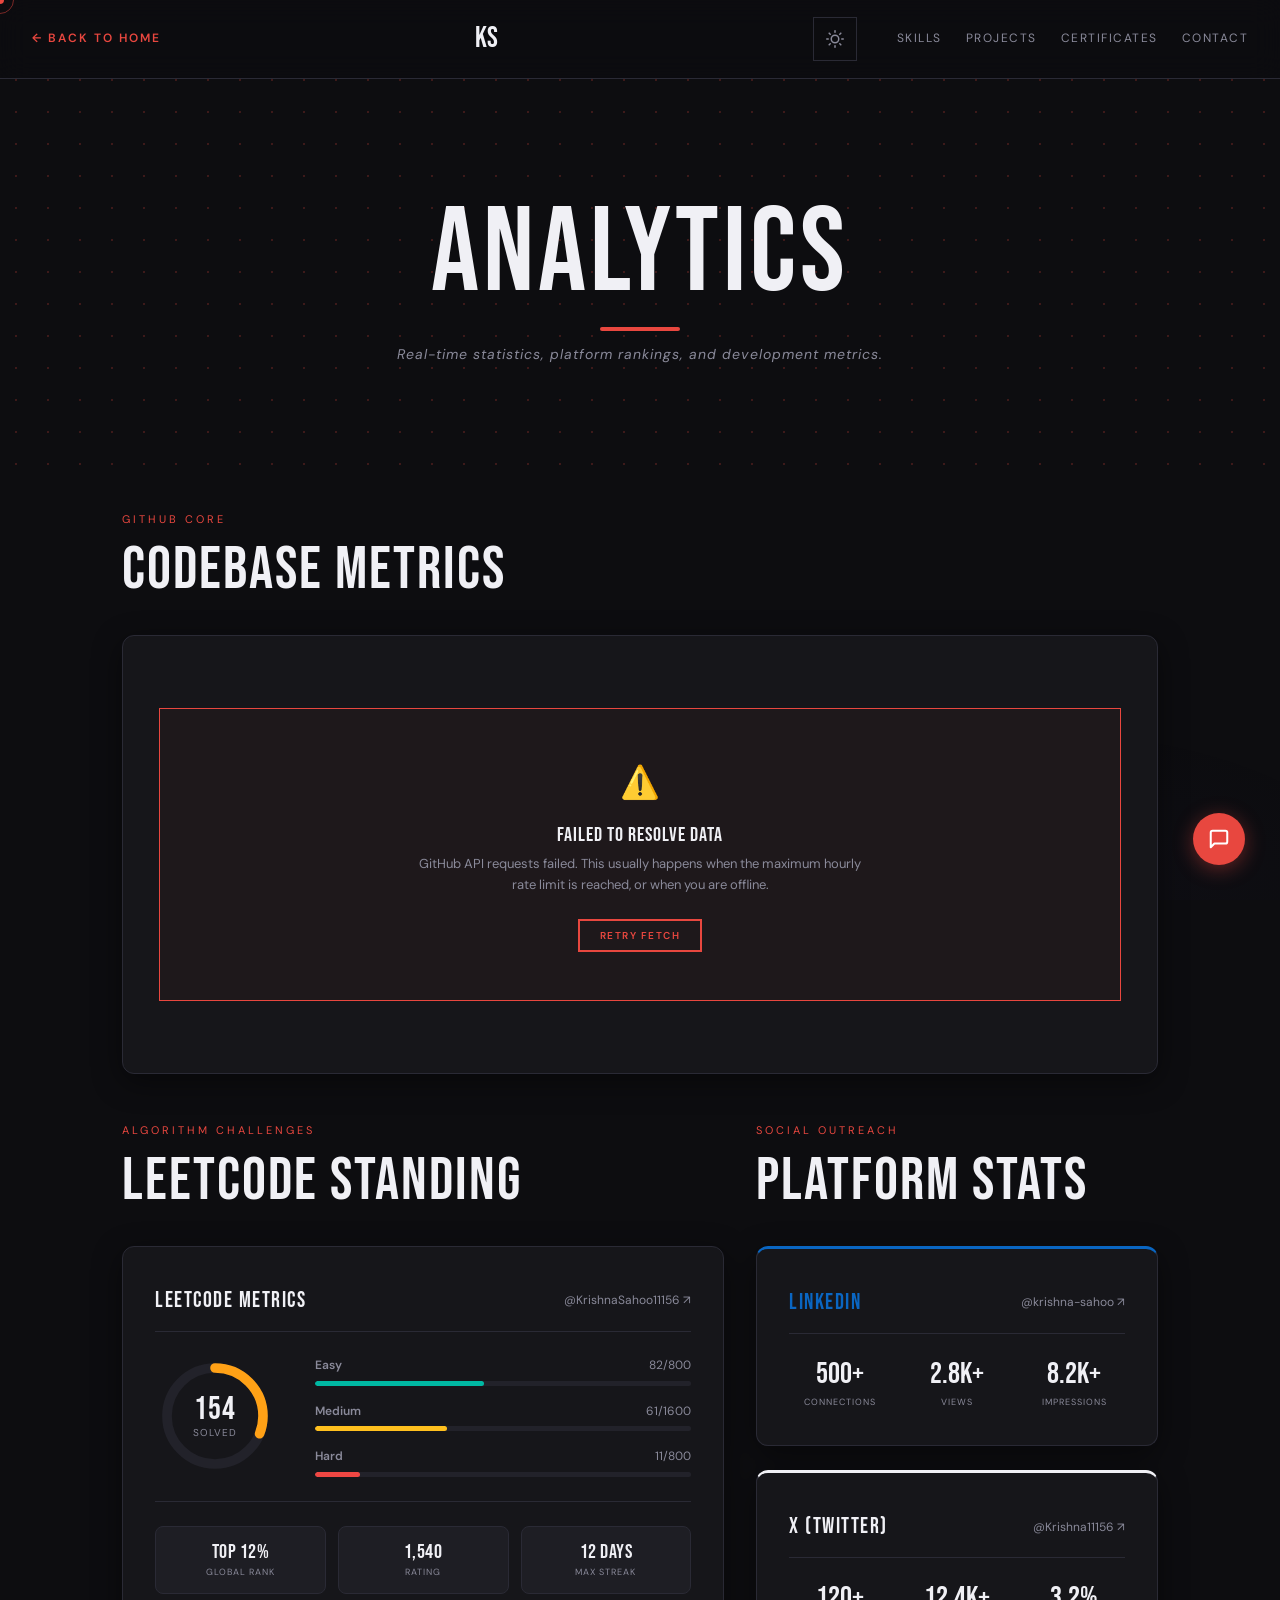
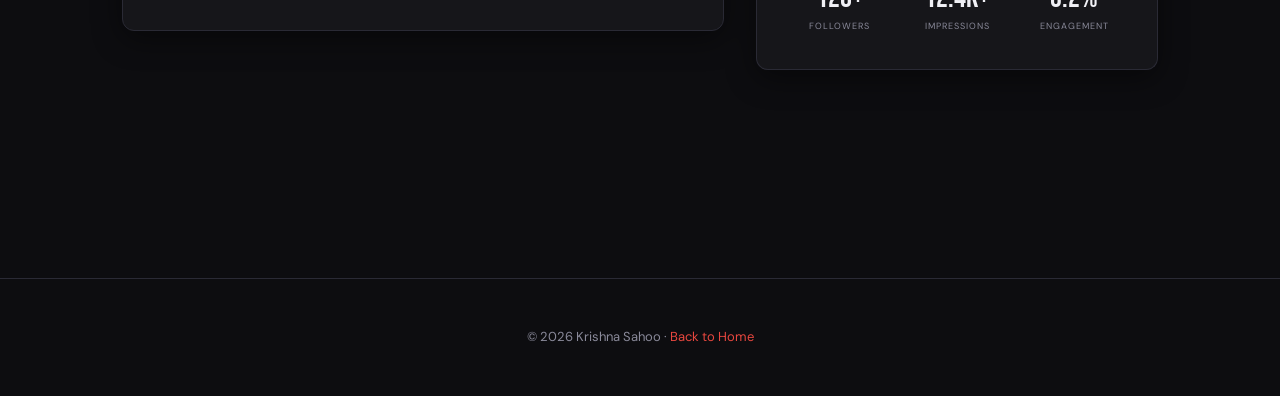
==== analytics.html @ fdeb9722 "feat: implement GitHub analytics dashboard with real-time stats and visual growth tracking" ====
<!DOCTYPE html>
<html lang="en">
<head>
    <script>
        (function() {
            var theme = localStorage.getItem('theme') || 'dark';
            document.documentElement.setAttribute('data-theme', theme);
        })();
    </script>
    <meta charset="UTF-8">
    <meta name="viewport" content="width=device-width, initial-scale=1.0">
    <title>Analytics & Metrics — Krishna Sahoo</title>
    <meta name="description" content="Developer metrics, LeetCode rankings, GitHub statistics, and social presence analytics of Krishna Sahoo.">

    <!-- Favicon -->
    <link rel="icon" type="image/svg+xml"
        href="data:image/svg+xml,%3Csvg xmlns='http://www.w3.org/2000/svg' viewBox='0 0 32 32'%3E%3Crect width='32' height='32' fill='%23e8473f'/%3E%3Ctext x='50%25' y='50%25' dominant-baseline='central' text-anchor='middle' font-family='sans-serif' font-weight='bold' font-size='14' fill='white'%3EKS%3C/text%3E%3C/svg%3E">

    <!-- Google Fonts -->
    <link rel="preconnect" href="https://fonts.googleapis.com">
    <link rel="preconnect" href="https://fonts.gstatic.com" crossorigin>
    <link href="https://fonts.googleapis.com/css2?family=Bebas+Neue&family=DM+Sans:wght@400;500;600&display=swap&font-display=swap" rel="stylesheet">

    <!-- CSS Imports -->
    <link rel="stylesheet" href="css/variables.css?v=5">
    <link rel="stylesheet" href="css/base.css?v=5">
    <link rel="stylesheet" href="css/typography.css?v=5">
    <link rel="stylesheet" href="css/layout.css?v=5">
    <link rel="stylesheet" href="css/components.css?v=5">
    <link rel="stylesheet" href="css/github-stats.css?v=5">
    <link rel="stylesheet" href="css/analytics.css?v=5">
    <link rel="stylesheet" href="css/polish.css?v=5">
    <link rel="stylesheet" href="css/detail.css?v=5">
</head>
<body class="detail-page-body">

    <!-- Custom Cursor (desktop) -->
    <div id="cursor-dot" aria-hidden="true"></div>
    <div id="cursor-ring" aria-hidden="true"></div>

    <!-- Scroll Progress Bar -->
    <div id="scroll-progress" aria-hidden="true"></div>

    <!-- Chat Widget Toggle Button -->
    <button id="chat-toggle" aria-label="Toggle Chat" class="cursor-hover">
        <svg viewBox="0 0 24 24" xmlns="http://www.w3.org/2000/svg">
            <path class="chat-path" d="M21 15a2 2 0 0 1-2 2H7l-4 4V5a2 2 0 0 1 2-2h14a2 2 0 0 1 2 2z" />
            <path class="close-path" d="M18 6L6 18M6 6l12 12" style="display: none;" />
        </svg>
    </button>

    <!-- Chat Widget Window -->
    <div id="chat-widget" role="dialog" aria-label="Krishna's Assistant Chat" aria-hidden="true">
        <!-- Header -->
        <div class="chat-header">
            <div class="chat-header-info">
                <div class="chat-avatar">KS</div>
                <div class="chat-title-group">
                    <span class="chat-title">Krishna's Assistant</span>
                    <span class="chat-status">Online</span>
                </div>
            </div>
        </div>

        <!-- Scrollable Messages -->
        <div class="chat-messages" id="chat-messages">
            <!-- Messages will be generated dynamically by JS -->
        </div>

        <!-- Suggested Questions -->
        <div class="chat-suggestions-container" id="chat-suggestions-container">
            <div class="chat-suggestions-inner" id="chat-suggestions">
                <!-- Suggestion chips will be populated here -->
            </div>
        </div>

        <!-- Input Area -->
        <div class="chat-input-bar">
            <!-- Plus Button -->
            <button class="chat-plus-btn" id="chat-plus-btn" aria-label="Toggle detailed response">
                +
                <span class="chat-tooltip">Switch to Detailed Response</span>
            </button>
            
            <!-- Input Form wrapper -->
            <div class="chat-input-form">
                <input type="text" id="chat-input" class="chat-input" placeholder="Ask a question..." aria-label="Type your message">
                <!-- Voice Mic Button -->
                <button class="chat-mic-btn" id="chat-mic-btn" aria-label="Voice input">
                    <svg viewBox="0 0 24 24" xmlns="http://www.w3.org/2000/svg">
                        <path d="M12 1a3 3 0 0 0-3 3v8a3 3 0 0 0 6 0V4a3 3 0 0 0-3-3z"/>
                        <path d="M19 10v2a7 7 0 0 1-14 0v-2"/>
                        <line x1="12" y1="19" x2="12" y2="23"/>
                        <line x1="8" y1="23" x2="16" y2="23"/>
                    </svg>
                </button>
            </div>

            <!-- Send Button -->
            <button class="chat-send-btn" id="chat-send-btn" aria-label="Send message">
                <svg viewBox="0 0 24 24" xmlns="http://www.w3.org/2000/svg">
                    <line x1="22" y1="2" x2="11" y2="13"/>
                    <polygon points="22 2 15 22 11 13 2 9 22 2"/>
                </svg>
            </button>
        </div>
    </div>

    <!-- NAVBAR -->
    <nav class="detail-nav" role="navigation" aria-label="Main navigation">
        <a href="index.html" class="back-link" onclick="event.preventDefault(); navigateTo('index.html');">← Back to Home</a>
        <span class="nav-logo">KS</span>
        <div class="nav-right">
            <button id="theme-toggle" class="theme-toggle-btn" aria-label="Toggle light/dark theme" style="margin-right: 1rem; border-radius: 0;">
                <svg class="sun-icon" width="18" height="18" viewBox="0 0 24 24" fill="none" stroke-width="2" stroke-linecap="round" stroke-linejoin="round"><circle cx="12" cy="12" r="5"/><line x1="12" y1="1" x2="12" y2="3"/><line x1="12" y1="21" x2="12" y2="23"/><line x1="4.22" y1="4.22" x2="5.64" y2="5.64"/><line x1="18.36" y1="18.36" x2="19.78" y2="19.78"/><line x1="1" y1="12" x2="3" y2="12"/><line x1="21" y1="12" x2="23" y2="12"/><line x1="4.22" y1="19.78" x2="5.64" y2="18.36"/><line x1="18.36" y1="5.64" x2="19.78" y2="4.22"/></svg>
                <svg class="moon-icon" width="18" height="18" viewBox="0 0 24 24" fill="none" stroke-width="2" stroke-linecap="round" stroke-linejoin="round"><path d="M21 12.79A9 9 0 1 1 11.21 3 7 7 0 0 0 21 12.79z"/></svg>
            </button>
            <a href="index.html#skills">Skills</a>
            <a href="index.html#projects">Projects</a>
            <a href="index.html#certificates">Certificates</a>
            <a href="index.html#contact">Contact</a>
        </div>
    </nav>

    <!-- HERO -->
    <header class="detail-hero">
        <div class="hero-inner">
            <h1 class="hero-title">ANALYTICS</h1>
            <div class="hero-accent-line"></div>
            <p class="hero-subtitle">Real-time statistics, platform rankings, and development metrics.</p>
        </div>
    </header>

    <!-- MAIN ANALYTICS VIEW -->
    <main class="section" style="padding-top: 1rem;">

        <!-- 1. GITHUB SECTION (FLAT LAYOUT) -->
        <span class="section-label">GitHub Core</span>
        <h2 class="section-title">CODEBASE METRICS</h2>

        <div class="gh-stats-container">
            <!-- Shimmer skeleton loading state -->
            <div class="gh-skeleton-container">
                <div class="gh-skeleton-header">
                    <div class="gh-skeleton-avatar animate-shimmer"></div>
                    <div class="gh-skeleton-header-info">
                        <div class="gh-skeleton-line title animate-shimmer"></div>
                        <div class="gh-skeleton-line subtitle animate-shimmer"></div>
                    </div>
                </div>
                <div class="gh-skeleton-progress animate-shimmer"></div>
                <div class="gh-skeleton-grid">
                    <div class="gh-skeleton-card animate-shimmer"></div>
                    <div class="gh-skeleton-card animate-shimmer"></div>
                    <div class="gh-skeleton-card animate-shimmer"></div>
                    <div class="gh-skeleton-card animate-shimmer"></div>
                </div>
                <div class="gh-skeleton-chart animate-shimmer"></div>
                <div class="gh-skeleton-calendar animate-shimmer"></div>
                <div class="gh-skeleton-repos">
                    <div class="gh-skeleton-repo-card animate-shimmer"></div>
                    <div class="gh-skeleton-repo-card animate-shimmer"></div>
                </div>
            </div>
            <!-- Live fetched dynamic container -->
            <div class="gh-dynamic-content" style="display: none;"></div>
        </div>

        <!-- 2. LEETCODE & SOCIAL MEDIA GRID -->
        <div class="analytics-grid">
            
            <!-- LEETCODE SECTION -->
            <div>
                <span class="section-label">Algorithm Challenges</span>
                <h2 class="section-title">LEETCODE STANDING</h2>
                
                <div class="analytics-card leetcode-card">
                    <div class="lc-header">
                        <span class="lc-brand">LeetCode Metrics</span>
                        <a href="https://leetcode.com/u/KrishnaSahoo11156" target="_blank" rel="noopener" class="lc-profile-link">@KrishnaSahoo11156 ↗</a>
                    </div>
                    <div class="lc-grid">
                        <div class="lc-circle-wrapper">
                            <svg class="lc-svg" viewBox="0 0 100 100">
                                <circle class="lc-circle-bg" cx="50" cy="50" r="40"></circle>
                                <circle class="lc-circle-fill" cx="50" cy="50" r="40" style="stroke-dasharray: 251.3; stroke-dashoffset: 251.3;"></circle>
                            </svg>
                            <div class="lc-circle-text">
                                <span class="lc-circle-number" id="lc-total-solved">0</span>
                                <span class="lc-circle-label">Solved</span>
                            </div>
                        </div>
                        <div class="lc-stats-bars">
                            <div class="lc-bar-item">
                                <div class="lc-bar-header">
                                    <span>Easy</span>
                                    <span id="lc-easy-solved-txt" data-limit="800">0/800</span>
                                </div>
                                <div class="lc-bar-track">
                                    <div class="lc-bar-fill easy" data-width="45%"></div>
                                </div>
                            </div>
                            <div class="lc-bar-item">
                                <div class="lc-bar-header">
                                    <span>Medium</span>
                                    <span id="lc-medium-solved-txt" data-limit="1600">0/1600</span>
                                </div>
                                <div class="lc-bar-track">
                                    <div class="lc-bar-fill medium" data-width="35%"></div>
                                </div>
                            </div>
                            <div class="lc-bar-item">
                                <div class="lc-bar-header">
                                    <span>Hard</span>
                                    <span id="lc-hard-solved-txt" data-limit="800">0/800</span>
                                </div>
                                <div class="lc-bar-track">
                                    <div class="lc-bar-fill hard" data-width="12%"></div>
                                </div>
                            </div>
                        </div>
                    </div>
                    <div class="lc-extra-row">
                        <div class="lc-extra-card">
                            <div class="lc-extra-val">Top 12%</div>
                            <div class="lc-extra-lbl">Global Rank</div>
                        </div>
                        <div class="lc-extra-card">
                            <div class="lc-extra-val">1,540</div>
                            <div class="lc-extra-lbl">Rating</div>
                        </div>
                        <div class="lc-extra-card">
                            <div class="lc-extra-val">12 Days</div>
                            <div class="lc-extra-lbl">Max Streak</div>
                        </div>
                    </div>
                </div>
            </div>

            <!-- SOCIAL MEDIA SECTION -->
            <div>
                <span class="section-label">Social Outreach</span>
                <h2 class="section-title">PLATFORM STATS</h2>
                
                <div class="socials-analytics-grid">
                    <!-- LinkedIn Analytics -->
                    <div class="analytics-card social-card linkedin">
                        <div class="social-header">
                            <span class="social-icon-logo">LinkedIn</span>
                            <a href="https://linkedin.com/in/krishna-sahoo-b3440537a" target="_blank" rel="noopener" class="social-profile-link">@krishna-sahoo ↗</a>
                        </div>
                        <div class="social-stats-row">
                            <div class="social-stat-item">
                                <span class="social-stat-val">500+</span>
                                <span class="social-stat-lbl">Connections</span>
                            </div>
                            <div class="social-stat-item">
                                <span class="social-stat-val">2.8K+</span>
                                <span class="social-stat-lbl">Views</span>
                            </div>
                            <div class="social-stat-item">
                                <span class="social-stat-val">8.2K+</span>
                                <span class="social-stat-lbl">Impressions</span>
                            </div>
                        </div>
                    </div>

                    <!-- X Analytics -->
                    <div class="analytics-card social-card x-twitter">
                        <div class="social-header">
                            <span class="social-icon-logo">X (Twitter)</span>
                            <a href="https://x.com/Krishna11156" target="_blank" rel="noopener" class="social-profile-link">@Krishna11156 ↗</a>
                        </div>
                        <div class="social-stats-row">
                            <div class="social-stat-item">
                                <span class="social-stat-val">120+</span>
                                <span class="social-stat-lbl">Followers</span>
                            </div>
                            <div class="social-stat-item">
                                <span class="social-stat-val">12.4K+</span>
                                <span class="social-stat-lbl">Impressions</span>
                            </div>
                            <div class="social-stat-item">
                                <span class="social-stat-val">3.2%</span>
                                <span class="social-stat-lbl">Engagement</span>
                            </div>
                        </div>
                    </div>
                </div>
            </div>

        </div>

    </main>

    <!-- FOOTER -->
    <footer class="detail-footer">
        <p>© 2026 Krishna Sahoo · <a href="index.html" onclick="event.preventDefault(); navigateTo('index.html');" style="color:var(--accent);">Back to Home</a></p>
    </footer>

    <!-- Script Imports -->
    <script src="js/main.js?v=5" defer></script>
    <script src="js/analytics.js?v=5" defer></script>
    <script src="js/polish.js?v=5" defer></script>

    <!-- Page transit overlays -->
    <script>
        window.addEventListener('load', function() {
            var o = document.createElement('div');
            o.style.cssText = 'position:fixed;inset:0;background:var(--bg-color);opacity:1;z-index:9999;transition:opacity 0.4s ease;pointer-events:none';
            document.body.appendChild(o);
            requestAnimationFrame(function() { requestAnimationFrame(function() { o.style.opacity = '0'; }); });
            setTimeout(function() { o.remove(); }, 500);
        });

        function navigateTo(url) {
            var overlay = document.createElement('div');
            overlay.style.cssText = 'position:fixed;inset:0;background:var(--bg-color);opacity:0;z-index:9999;transition:opacity 0.3s ease;pointer-events:none';
            document.body.appendChild(overlay);
            requestAnimationFrame(function () { overlay.style.opacity = '1'; });
            setTimeout(function () { window.location.href = url; }, 320);
        }
    </script>
</body>
</html>
---- css/variables.css ----
:root {
  --bg-color: #0d0d10;
  --surface-color: #16161a;
  --surface-elevated: #1e1e24;
  --surface-overlay: #22222a;
  --accent-color: #e8473f;
  --accent-hover: #ff5a52;
  --text-primary: #f0f0f5;
  --text-secondary: #8a8a9a;
  --text-tertiary: #52526a;
  --border-color: #2a2a35;
  --border-subtle: rgba(255, 255, 255, 0.06);
  --footer-bg: #0a0a0e;
  --mobile-overlay-bg: rgba(13, 13, 16, 0.96);
  --navbar-bg: rgba(13, 13, 16, 0.82);
  --navbar-bg-scrolled: rgba(13, 13, 16, 0.95);
  --navbar-border: rgba(255, 255, 255, 0.07);
  --navbar-shadow: rgba(0, 0, 0, 0.45);
  --navbar-shadow-border: rgba(255, 255, 255, 0.06);
  --card-shadow-accent: rgba(232, 71, 63, 0.15);
  --card-shadow-main: rgba(0, 0, 0, 0.45);
  --card-shadow-border: rgba(255, 255, 255, 0.05);
  --modal-backdrop: rgba(0, 0, 0, 0.88);
  --hero-vignette-bg: radial-gradient(ellipse 80% 80% at 50% 50%, transparent 40%, rgba(0, 0, 0, 0.65) 80%, rgba(0, 0, 0, 0.92) 100%);

  --font-heading: 'Bebas Neue', sans-serif;
  --font-body: 'DM Sans', sans-serif;

  --spacing-unit: 8px;
  --section-padding: 140px 0;

  /* Transitions */
  --ease-smooth: cubic-bezier(0.25, 0.46, 0.45, 0.94);
  --ease-spring: cubic-bezier(0.34, 1.56, 0.64, 1);
  --ease-out: cubic-bezier(0.16, 1, 0.3, 1);
  --transition-fast: 0.25s var(--ease-smooth);
  --transition-base: 0.45s var(--ease-smooth);
  --transition-slow: 0.65s var(--ease-out);

  /* Section divider */
  --section-gap: 80px;
}

:root[data-theme="light"] {
  --bg-color: #f7f7f9;
  --surface-color: #ffffff;
  --surface-elevated: #f0f0f4;
  --surface-overlay: #e5e5eb;
  --accent-color: #d33a32;
  --accent-hover: #b82a22;
  --text-primary: #121217;
  --text-secondary: #52526a;
  --text-tertiary: #8a8a9a;
  --border-color: #e2e2e9;
  --border-subtle: rgba(0, 0, 0, 0.06);
  --footer-bg: #eaeaea;
  --mobile-overlay-bg: rgba(247, 247, 249, 0.96);
  --navbar-bg: rgba(247, 247, 249, 0.82);
  --navbar-bg-scrolled: rgba(247, 247, 249, 0.95);
  --navbar-border: rgba(0, 0, 0, 0.07);
  --navbar-shadow: rgba(0, 0, 0, 0.05);
  --navbar-shadow-border: rgba(0, 0, 0, 0.06);
  --card-shadow-accent: rgba(232, 71, 63, 0.08);
  --card-shadow-main: rgba(0, 0, 0, 0.06);
  --card-shadow-border: rgba(0, 0, 0, 0.02);
  --modal-backdrop: rgba(0, 0, 0, 0.6);
  --hero-vignette-bg: radial-gradient(ellipse 80% 80% at 50% 50%, transparent 60%, rgba(247, 247, 249, 0.2) 80%, rgba(247, 247, 249, 0.75) 100%);
}
---- css/base.css ----
* {
  margin: 0;
  padding: 0;
  box-sizing: border-box;
}

html {
  scroll-behavior: smooth;
}

body {
  background-color: var(--bg-color);
  color: var(--text-primary);
  font-family: var(--font-body);
  line-height: 1.6;
  overflow-x: hidden;
  -webkit-font-smoothing: antialiased;
  -moz-osx-font-smoothing: grayscale;
}

/* Ambient background glow — very faint, purely decorative */
body::before {
  content: '';
  position: fixed;
  inset: 0;
  z-index: -1;
  pointer-events: none;
  background:
    radial-gradient(ellipse 80% 50% at 20% 0%, rgba(232, 71, 63, 0.04) 0%, transparent 60%),
    radial-gradient(ellipse 60% 40% at 80% 100%, rgba(100, 80, 200, 0.03) 0%, transparent 50%);
}

/* Smooth scrollbar */
::-webkit-scrollbar {
  width: 4px;
}
::-webkit-scrollbar-track {
  background: var(--bg-color);
}
::-webkit-scrollbar-thumb {
  background: var(--accent-color);
  border-radius: 2px;
}

img {
  max-width: 100%;
  display: block;
}

a {
  color: inherit;
  text-decoration: none;
}

/* Section dividers — thin accent line between sections */
section + section::before {
  content: '';
  display: block;
  width: 80px;
  height: 2px;
  background: var(--accent-color);
  margin: 0 auto var(--section-gap);
  opacity: 0.55;
  box-shadow: 0 0 8px rgba(232, 71, 63, 0.2);
}

/* Section gap wrapper — adds breathing room between sections */
.section-gap {
  padding-top: var(--section-gap);
}
---- css/typography.css ----
h1, h2, h3, h4, h5, h6, .heading {
  font-family: var(--font-heading);
  text-transform: uppercase;
  font-weight: 400;
  line-height: 1.1;
  margin-bottom: 1rem;
}

.hero-title {
  font-size: clamp(60px, 12vw, 150px);
  letter-spacing: 2px;
  margin-bottom: 0.5rem;
}

.section-title {
  font-size: clamp(40px, 8vw, 80px);
  letter-spacing: 1px;
}

.subtitle {
  font-size: clamp(18px, 2vw, 24px);
  color: var(--text-secondary);
}

.tagline {
  color: var(--text-tertiary);
  font-size: 16px;
}

.label {
  font-family: var(--font-body);
  font-weight: 600;
  font-size: 14px;
  text-transform: uppercase;
  letter-spacing: 2px;
  color: var(--accent-color);
}
---- css/layout.css ----
.container {
  width: 100%;
  max-width: 1200px;
  margin: 0 auto;
  padding: 0 2rem;
}

section {
  padding: var(--section-padding);
  position: relative;
}

/* ---- Section spacing & visual divider ---- */
/* Extra breathing room between non-hero sections */
section:not(.hero) + section:not(.hero) {
  margin-top: var(--section-gap);
}

/* Thin accent-tinted rule between non-hero sections */
section:not(.hero) + section:not(.hero)::before {
  content: '';
  position: absolute;
  top: calc(var(--section-gap) * -0.5 + 1px);
  left: 50%;
  transform: translateX(-50%);
  width: 48px;
  height: 1px;
  background: linear-gradient(90deg, transparent, var(--accent-color), transparent);
  opacity: 0.35;
}

/* Footer gets a clean top separator */
footer {
  margin-top: var(--section-gap);
}

/* ---- Grids ---- */
.grid-2 {
  display: grid;
  grid-template-columns: 1fr;
  gap: 4rem;
}

@media (min-width: 768px) {
  .grid-2 {
    grid-template-columns: 1fr 1fr;
  }
}

.grid-3 {
  display: grid;
  grid-template-columns: 1fr;
  gap: 2rem;
}

@media (min-width: 768px) {
  .grid-3 {
    grid-template-columns: repeat(3, 1fr);
  }
}
---- css/components.css ----
/* =============================================
   BUTTONS
   ============================================= */
.btn {
  display: inline-block;
  padding: 16px 32px;
  font-family: var(--font-body);
  font-weight: 600;
  text-transform: uppercase;
  letter-spacing: 1.5px;
  cursor: pointer;
  transition:
    background-color var(--transition-fast),
    color var(--transition-fast),
    border-color var(--transition-fast),
    transform var(--transition-fast),
    box-shadow var(--transition-fast);
  border: none;
  border-radius: 0;
  position: relative;
  overflow: hidden;
}

/* Shimmer sweep on hover */
.btn::after {
  content: '';
  position: absolute;
  inset: 0;
  background: linear-gradient(120deg, transparent 30%, rgba(255,255,255,0.08) 50%, transparent 70%);
  transform: translateX(-100%);
  transition: transform 0.6s var(--ease-smooth);
  pointer-events: none;
}
.btn:hover::after {
  transform: translateX(100%);
}

.btn-primary {
  background-color: var(--accent-color);
  color: white;
}

.btn-primary:hover {
  background-color: var(--accent-hover);
  transform: translateY(-2px);
  box-shadow: 0 8px 24px rgba(232, 71, 63, 0.35);
}

.btn-primary:active {
  transform: translateY(0);
  box-shadow: none;
}

.btn-outline {
  background-color: transparent;
  color: var(--accent-color);
  border: 2px solid var(--accent-color);
}

.btn-outline:hover {
  background-color: var(--accent-color);
  color: white;
  transform: translateY(-2px);
  box-shadow: 0 8px 24px rgba(232, 71, 63, 0.25);
}

.btn-outline:active {
  transform: translateY(0);
  box-shadow: none;
}


/* =============================================
   CARDS
   ============================================= */
.card {
  background-color: var(--surface-color);
  border: 1px solid var(--border-color);
  padding: 2rem;
  transition:
    transform var(--transition-base),
    border-color var(--transition-base),
    box-shadow var(--transition-base),
    background-color var(--transition-base);
  position: relative;
}

/* Animated tracing border */
.card::before {
  content: '';
  position: absolute;
  top: -1px; left: -1px; right: -1px; bottom: -1px;
  background:
    linear-gradient(var(--accent-color), var(--accent-color)) top center / 0% 2px no-repeat,
    linear-gradient(var(--accent-color), var(--accent-color)) bottom center / 0% 2px no-repeat,
    linear-gradient(var(--accent-color), var(--accent-color)) center left / 2px 0% no-repeat,
    linear-gradient(var(--accent-color), var(--accent-color)) center right / 2px 0% no-repeat;
  pointer-events: none;
  z-index: 5;
  transition: background-size 0.5s cubic-bezier(0.2, 0.8, 0.2, 1);
}

.card:hover {
  transform: translateY(-6px);
  box-shadow:
    0 12px 40px var(--card-shadow-accent),
    0 2px 8px var(--card-shadow-main),
    0 1px 0 var(--card-shadow-border);
  background-color: var(--surface-elevated);
}

/* Subtle inner top highlight on all cards */
.card::after {
  content: '';
  position: absolute;
  top: 0; left: 0; right: 0;
  height: 1px;
  background: linear-gradient(90deg, transparent, rgba(255, 255, 255, 0.07), transparent);
  pointer-events: none;
}

.card:hover::before {
  background-size: 100% 2px, 100% 2px, 2px 100%, 2px 100%;
}


/* =============================================
   NAVBAR
   ============================================= */
.navbar {
  position: fixed;
  top: 0;
  left: 0;
  width: 100%;
  padding: 1.25rem 2rem;
  display: flex;
  justify-content: space-between;
  align-items: center;
  background-color: var(--navbar-bg);
  backdrop-filter: blur(20px);
  -webkit-backdrop-filter: blur(20px);
  z-index: 1000;
  border-bottom: 1px solid var(--navbar-border);
  transition: padding var(--transition-base), background-color var(--transition-base), box-shadow var(--transition-base);
}

.navbar.scrolled {
  padding: 0.9rem 2rem;
  background-color: var(--navbar-bg-scrolled);
  box-shadow: 0 4px 32px var(--navbar-shadow), 0 1px 0 var(--navbar-shadow-border);
}

.logo {
  font-family: var(--font-heading);
  font-size: 2rem;
  color: var(--text-primary);
  transition: color var(--transition-fast), letter-spacing var(--transition-fast);
}

.logo:hover {
  color: var(--accent-color);
  letter-spacing: 4px;
}

.nav-links {
  display: flex;
  gap: 2rem;
}

.nav-links a {
  font-weight: 500;
  text-transform: uppercase;
  font-size: 13px;
  letter-spacing: 1.5px;
  color: var(--text-secondary);
  transition: color var(--transition-fast), letter-spacing var(--transition-fast);
  position: relative;
}

/* Underline slide-in effect */
.nav-links a::after {
  content: '';
  position: absolute;
  bottom: -4px;
  left: 0;
  width: 0;
  height: 1px;
  background-color: var(--accent-color);
  transition: width var(--transition-base);
}

.nav-links a:hover,
.nav-links a.active {
  color: var(--text-primary);
}

.nav-links a:hover::after,
.nav-links a.active::after {
  width: 100%;
}

.nav-links a.active {
  color: var(--accent-color);
}

.nav-actions {
  display: flex;
  align-items: center;
  gap: 1.5rem;
}

.theme-toggle-btn {
  background: transparent;
  border: 1px solid var(--border-color);
  color: var(--text-secondary);
  width: 44px;
  height: 44px;
  min-width: 44px;
  min-height: 44px;
  flex-shrink: 0;
  display: flex;
  align-items: center;
  justify-content: center;
  cursor: pointer;
  transition: border-color var(--transition-fast), color var(--transition-fast), transform var(--transition-fast);
  padding: 0;
  border-radius: 0;
}

.theme-toggle-btn:hover {
  border-color: var(--accent-color);
  color: var(--accent-color);
  transform: translateY(-2px);
}

.theme-toggle-btn svg {
  width: 18px;
  height: 18px;
  stroke: currentColor;
  fill: none;
}

/* Sun is shown by default (dark mode) */
.sun-icon {
  display: block;
}
.moon-icon {
  display: none;
}

/* Moon is shown in light mode */
[data-theme="light"] .sun-icon {
  display: none;
}
[data-theme="light"] .moon-icon {
  display: block;
}


/* =============================================
   FORM
   ============================================= */
.form-group {
  margin-bottom: 1.5rem;
}

.form-control {
  width: 100%;
  background-color: var(--surface-color);
  border: 1px solid var(--border-color);
  padding: 1rem;
  color: white;
  font-family: var(--font-body);
  border-radius: 0;
  outline: none;
  transition:
    border-color var(--transition-base),
    background-color var(--transition-base),
    box-shadow var(--transition-base);
}

.form-control::placeholder {
  color: var(--text-tertiary);
  transition: color var(--transition-fast);
}

.form-control:focus {
  border-color: var(--accent-color);
  background-color: var(--surface-elevated);
  box-shadow: 0 0 0 3px rgba(232, 71, 63, 0.12), 0 0 0 1px rgba(232, 71, 63, 0.2);
}

.form-control:focus::placeholder {
  color: var(--text-secondary);
}

textarea.form-control {
  min-height: 150px;
  resize: vertical;
}


/* =============================================
   PROGRESS BARS
   ============================================= */
.progress-container {
  margin-bottom: 1.25rem;
}

.progress-header {
  display: flex;
  justify-content: space-between;
  margin-bottom: 0.5rem;
  font-size: 13px;
  color: var(--text-secondary);
  transition: color var(--transition-fast);
}

.progress-container:hover .progress-header {
  color: var(--text-primary);
}

.progress-track {
  width: 100%;
  height: 4px;
  background-color: var(--surface-overlay);
  position: relative;
  overflow: hidden;
  border-radius: 2px;
}

.progress-fill {
  height: 100%;
  background: linear-gradient(90deg, var(--accent-color), var(--accent-hover));
  width: 0;
  transition: width 1.2s var(--ease-out);
  border-radius: 2px;
  position: relative;
}

/* Shimmer on progress fill */
.progress-fill::after {
  content: '';
  position: absolute;
  top: 0; right: 0;
  width: 40px;
  height: 100%;
  background: linear-gradient(90deg, transparent, rgba(255,255,255,0.3), transparent);
  animation: shimmer 2s infinite;
}

@keyframes shimmer {
  0%   { opacity: 0; transform: translateX(0); }
  50%  { opacity: 1; }
  100% { opacity: 0; transform: translateX(-40px); }
}


/* =============================================
   SOCIAL ICONS (FOOTER)
   ============================================= */
.social-icon {
  width: 44px;
  height: 44px;
  border: 1px solid var(--border-color);
  display: flex;
  align-items: center;
  justify-content: center;
  font-size: 13px;
  font-weight: 600;
  letter-spacing: 0.5px;
  transition:
    border-color var(--transition-base),
    color var(--transition-base),
    background-color var(--transition-base),
    transform var(--transition-fast),
    box-shadow var(--transition-base);
  color: var(--text-secondary);
}

.social-icon:hover {
  border-color: var(--accent-color);
  color: var(--accent-color);
  background-color: rgba(232, 71, 63, 0.08);
  transform: translateY(-3px);
  box-shadow: 0 6px 16px rgba(232, 71, 63, 0.2);
}


/* =============================================
   HELPERS
   ============================================= */
.mt-4 { margin-top: 2rem; }
.mb-4 { margin-bottom: 2rem; }
.mb-2 { margin-bottom: 1rem; }
---- css/github-stats.css ----
/* GitHub Stats Modal Styling */

/* BACKDROP OVERLAY */
.gh-stats-backdrop {
    position: fixed;
    inset: 0;
    z-index: 3000;
    background: var(--modal-backdrop, rgba(0, 0, 0, 0.88));
    backdrop-filter: blur(8px);
    -webkit-backdrop-filter: blur(8px);
    display: flex;
    align-items: center;
    justify-content: center;
    padding: 1.5rem;
    opacity: 0;
    pointer-events: none;
    transition: opacity var(--transition-base);
}

.gh-stats-backdrop.open {
    opacity: 1;
    pointer-events: all;
}

/* MODAL CONTAINER */
.gh-stats-modal {
    background: var(--surface-color);
    border: 1px solid var(--border-color);
    border-top: 3px solid var(--accent-color);
    width: 100%;
    max-width: 860px;
    max-height: 85vh;
    overflow-y: auto;
    padding: 2.5rem 2.25rem 2.25rem;
    position: relative;
    border-radius: 12px;
    transform: translateY(30px);
    transition: transform var(--transition-base), background-color var(--transition-fast);
    scrollbar-width: thin;
    scrollbar-color: var(--border-color) var(--surface-color);
    box-shadow: 0 24px 50px rgba(0, 0, 0, 0.6), 0 0 40px rgba(232, 71, 63, 0.1);
}

.gh-stats-backdrop.open .gh-stats-modal {
    transform: translateY(0);
}

/* Scrollbar customization */
.gh-stats-modal::-webkit-scrollbar {
    width: 6px;
}
.gh-stats-modal::-webkit-scrollbar-track {
    background: transparent;
}
.gh-stats-modal::-webkit-scrollbar-thumb {
    background: var(--border-color);
    border-radius: 3px;
}
.gh-stats-modal::-webkit-scrollbar-thumb:hover {
    background: var(--accent-color);
}

/* CLOSE BUTTON */
.gh-modal-close {
    position: absolute;
    top: 1.2rem;
    right: 1.2rem;
    background: none;
    border: 1px solid var(--border-color);
    color: var(--text-tertiary);
    width: 32px;
    height: 32px;
    cursor: pointer;
    font-size: 14px;
    display: flex;
    align-items: center;
    justify-content: center;
    transition: border-color var(--transition-fast), color var(--transition-fast), transform var(--transition-fast);
    line-height: 1;
    border-radius: 50%;
    z-index: 10;
}

.gh-modal-close:hover {
    border-color: var(--accent-color);
    color: var(--accent-color);
    transform: rotate(90deg);
}



/* ================================================================
   DYNAMIC CONTENT LAYOUTS
   ================================================================ */

/* SECTION TITLES */
.gh-section-title {
    font-family: var(--font-heading);
    font-size: 13px;
    letter-spacing: 3px;
    color: var(--accent-color);
    margin: 2.2rem 0 0.8rem;
    text-transform: uppercase;
    border-bottom: 1px solid var(--border-color);
    padding-bottom: 0.5rem;
    display: flex;
    align-items: center;
    justify-content: space-between;
}

.gh-section-title:first-of-type {
    margin-top: 1rem;
}

/* PROFILE HEADER STRIP */
.gh-profile-header {
    display: flex;
    gap: 1.5rem;
    align-items: center;
    margin-bottom: 2rem;
    flex-wrap: wrap;
}

.gh-avatar-container {
    position: relative;
    width: 76px;
    height: 76px;
}

.gh-avatar {
    width: 100%;
    height: 100%;
    border-radius: 50%;
    border: 2px solid var(--accent-color);
    object-fit: cover;
    background: var(--surface-elevated);
}

.gh-header-info {
    display: flex;
    flex-direction: column;
    gap: 0.4rem;
}

.gh-name-row {
    display: flex;
    align-items: center;
    gap: 0.75rem;
    flex-wrap: wrap;
}

.gh-display-name {
    font-family: var(--font-heading);
    font-size: clamp(26px, 4vw, 36px);
    color: var(--text-primary);
    letter-spacing: 1.5px;
    line-height: 1;
}

.gh-pro-badge {
    background: linear-gradient(135deg, var(--accent-color), #ff763b);
    color: #fff;
    font-family: var(--font-body);
    font-size: 10px;
    font-weight: 800;
    padding: 2px 8px;
    border-radius: 4px;
    letter-spacing: 1.5px;
    text-transform: uppercase;
    box-shadow: 0 2px 10px rgba(232, 71, 63, 0.3);
}

.gh-username-line {
    color: var(--text-secondary);
    font-size: 14px;
    font-family: var(--font-body);
}

.gh-username-line a {
    color: var(--text-secondary);
    text-decoration: none;
    transition: color var(--transition-fast);
}

.gh-username-line a:hover {
    color: var(--accent-color);
}

/* ACHIEVEMENTS LIST */
.gh-achievements-row {
    display: flex;
    gap: 0.5rem;
    flex-wrap: wrap;
    margin-top: 0.4rem;
}

.gh-achievement-badge {
    font-size: 10px;
    font-weight: 700;
    padding: 4px 10px;
    border-radius: 20px;
    font-family: 'Courier New', monospace;
    letter-spacing: 1px;
    text-transform: uppercase;
}

.gh-badge-arctic {
    border: 1px solid #4f46e5;
    color: #818cf8;
    background: rgba(79, 70, 229, 0.08);
}

.gh-badge-shark {
    border: 1px solid #06b6d4;
    color: #22d3ee;
    background: rgba(6, 182, 212, 0.08);
}

.gh-badge-yolo {
    border: 1px solid #eab308;
    color: #facc15;
    background: rgba(234, 179, 8, 0.08);
}

.gh-badge-quickdraw {
    border: 1px solid #ec4899;
    color: #f472b6;
    background: rgba(236, 72, 153, 0.08);
}

/* LEVEL & XP CONTAINER */
.gh-level-container {
    margin-bottom: 2.2rem;
}

.gh-level-header {
    display: flex;
    justify-content: space-between;
    align-items: flex-end;
    margin-bottom: 0.6rem;
    font-family: var(--font-body);
}

.gh-level-title {
    font-family: var(--font-heading);
    font-size: 18px;
    color: var(--text-primary);
    letter-spacing: 1.5px;
}

.gh-level-xp {
    font-family: 'Courier New', monospace;
    font-size: 11px;
    color: var(--text-secondary);
}

.gh-level-progress-track {
    width: 100%;
    height: 6px;
    background: var(--surface-overlay);
    border-radius: 3px;
    overflow: hidden;
}

.gh-level-progress-fill {
    height: 100%;
    width: 0%;
    background: linear-gradient(90deg, var(--accent-color), #ff5a52);
    border-radius: 3px;
    transition: width 1.2s cubic-bezier(0.25, 0.8, 0.25, 1);
    box-shadow: 0 0 10px rgba(232, 71, 63, 0.4);
}

/* STATS CARDS GRID */
.gh-stats-grid {
    display: grid;
    grid-template-columns: repeat(4, 1fr);
    gap: 1rem;
    margin-bottom: 2.2rem;
}

.gh-stat-card {
    background: var(--surface-elevated);
    border: 1px solid var(--border-color);
    padding: 1.2rem 1rem;
    text-align: center;
    position: relative;
    transition: transform var(--transition-fast), border-color var(--transition-fast), box-shadow var(--transition-fast);
}

.gh-stat-card::before {
    content: '';
    position: absolute;
    top: -1px; left: -1px; right: -1px; bottom: -1px;
    background:
        linear-gradient(var(--accent-color), var(--accent-color)) top center / 0% 1.5px no-repeat,
        linear-gradient(var(--accent-color), var(--accent-color)) bottom center / 0% 1.5px no-repeat,
        linear-gradient(var(--accent-color), var(--accent-color)) center left / 1.5px 0% no-repeat,
        linear-gradient(var(--accent-color), var(--accent-color)) center right / 1.5px 0% no-repeat;
    pointer-events: none;
    z-index: 5;
    transition: background-size 0.4s cubic-bezier(0.25, 0.8, 0.25, 1);
}

.gh-stat-card:hover {
    transform: translateY(-2px);
    border-color: var(--accent-color);
    box-shadow: 0 10px 25px rgba(0, 0, 0, 0.25), 0 0 15px rgba(232, 71, 63, 0.12);
}

.gh-stat-card:hover::before {
    background-size: 100% 1.5px, 100% 1.5px, 1.5px 100%, 1.5px 100%;
}

.gh-stat-num {
    font-family: var(--font-heading);
    font-size: clamp(28px, 3.5vw, 36px);
    color: var(--text-primary);
    line-height: 1.1;
    margin-bottom: 0.35rem;
    letter-spacing: 1px;
}

.gh-stat-label {
    font-family: var(--font-body);
    font-size: 11px;
    text-transform: uppercase;
    color: var(--text-secondary);
    letter-spacing: 1.5px;
}

/* STACKED LANGUAGE BAR */
.gh-languages-wrapper {
    margin-bottom: 2.2rem;
}

.gh-lang-bar {
    display: flex;
    height: 16px;
    width: 100%;
    background: var(--surface-overlay);
    overflow: hidden;
    margin-bottom: 1.2rem;
    border-radius: 4px;
}

.gh-lang-segment {
    height: 100%;
    position: relative;
    cursor: pointer;
}

/* CSS Native Tooltips on Language Hover */
.gh-lang-segment .gh-tooltip {
    position: absolute;
    bottom: 150%;
    left: 50%;
    transform: translateX(-50%) translateY(8px);
    background: #0d0d10;
    color: #f0f0f5;
    border: 1px solid var(--border-color);
    padding: 5px 10px;
    border-radius: 4px;
    font-size: 10px;
    white-space: nowrap;
    opacity: 0;
    pointer-events: none;
    transition: opacity 0.2s, transform 0.2s;
    z-index: 100;
    font-family: var(--font-body);
    box-shadow: 0 8px 20px rgba(0, 0, 0, 0.5);
}

.gh-lang-segment:hover .gh-tooltip {
    opacity: 1;
    transform: translateX(-50%) translateY(0);
}

.gh-lang-legend {
    display: flex;
    flex-wrap: wrap;
    gap: 0.8rem 1.5rem;
}

.gh-lang-legend-item {
    display: flex;
    align-items: center;
    gap: 0.5rem;
    font-family: var(--font-body);
    font-size: 12px;
    color: var(--text-secondary);
}

.gh-lang-color-dot {
    width: 8px;
    height: 8px;
    border-radius: 50%;
    display: inline-block;
}

/* CONTRIBUTION CALENDAR */
.gh-calendar-wrapper {
    margin-bottom: 2.2rem;
}

.gh-calendar-box {
    display: flex;
    justify-content: center;
    align-items: center;
    width: 100%;
    padding: 1.5rem 1rem;
    background: var(--surface-elevated);
    border: 1px solid var(--border-color);
    overflow-x: auto;
    scrollbar-width: thin;
    scrollbar-color: var(--border-color) var(--surface-elevated);
}

.gh-calendar-box::-webkit-scrollbar {
    height: 4px;
}
.gh-calendar-box::-webkit-scrollbar-track {
    background: transparent;
}
.gh-calendar-box::-webkit-scrollbar-thumb {
    background: var(--border-color);
    border-radius: 2px;
}

.gh-calendar-img {
    max-width: 100%;
    height: auto;
    display: block;
    min-width: 680px; /* Force minimum width to keep it readable, overflow-x handles it */
}

/* REPOSITORIES GRID */
.gh-repos-grid {
    display: grid;
    grid-template-columns: repeat(2, 1fr);
    gap: 1rem;
}

.gh-repo-card {
    background: var(--surface-elevated);
    border: 1px solid var(--border-color);
    padding: 1.25rem;
    display: flex;
    flex-direction: column;
    justify-content: space-between;
    transition: border-color var(--transition-fast), transform var(--transition-fast), box-shadow var(--transition-fast);
}

.gh-repo-card:hover {
    border-color: var(--accent-color);
    transform: translateY(-2px);
    box-shadow: 0 10px 25px rgba(0, 0, 0, 0.25), 0 0 15px rgba(232, 71, 63, 0.08);
}

.gh-repo-header {
    display: flex;
    justify-content: space-between;
    align-items: flex-start;
    gap: 0.5rem;
}

.gh-repo-title {
    font-family: var(--font-heading);
    font-size: clamp(16px, 2vw, 20px);
    letter-spacing: 1px;
    margin: 0;
}

.gh-repo-title a {
    color: var(--text-primary);
    text-decoration: none;
    transition: color var(--transition-fast);
    display: flex;
    align-items: center;
    gap: 0.4rem;
}

.gh-repo-title a:hover {
    color: var(--accent-color);
}

.gh-repo-desc {
    font-family: var(--font-body);
    font-size: 12px;
    color: var(--text-secondary);
    line-height: 1.65;
    margin: 0.5rem 0 1.2rem;
    flex-grow: 1;
}

.gh-repo-footer {
    display: flex;
    justify-content: space-between;
    align-items: center;
    font-size: 11px;
    font-family: var(--font-body);
}

.gh-repo-lang {
    display: flex;
    align-items: center;
    gap: 0.4rem;
    color: var(--text-secondary);
    font-weight: 600;
}

.gh-repo-stats {
    display: flex;
    gap: 0.8rem;
    align-items: center;
    color: var(--text-secondary);
}

.gh-repo-stat-item {
    display: flex;
    align-items: center;
    gap: 0.25rem;
}

/* ================================================================
   SKELETON SHIMMER LOADER
   ================================================================ */

.gh-skeleton-container {
    display: flex;
    flex-direction: column;
}

/* Keyframes for shimmer animation */
@keyframes gh-shimmer {
    0% {
        background-position: -200% 0;
    }
    100% {
        background-position: 200% 0;
    }
}

.animate-shimmer {
    background: linear-gradient(90deg, var(--surface-elevated) 25%, var(--surface-overlay) 50%, var(--surface-elevated) 75%);
    background-size: 200% 100%;
    animation: gh-shimmer 1.8s infinite linear;
}

.gh-skeleton-header {
    display: flex;
    gap: 1.5rem;
    align-items: center;
    margin-bottom: 2rem;
}

.gh-skeleton-avatar {
    width: 76px;
    height: 76px;
    border-radius: 50%;
}

.gh-skeleton-header-info {
    display: flex;
    flex-direction: column;
    gap: 0.5rem;
    flex-grow: 1;
}

.gh-skeleton-line {
    height: 16px;
    border-radius: 4px;
}

.gh-skeleton-line.title {
    width: 45%;
    height: 24px;
}

.gh-skeleton-line.subtitle {
    width: 25%;
}

.gh-skeleton-progress {
    height: 14px;
    width: 100%;
    border-radius: 4px;
    margin-bottom: 2.2rem;
}

.gh-skeleton-grid {
    display: grid;
    grid-template-columns: repeat(4, 1fr);
    gap: 1rem;
    margin-bottom: 2.2rem;
}

.gh-skeleton-card {
    height: 80px;
    border-radius: 4px;
}

.gh-skeleton-chart {
    height: 16px;
    width: 100%;
    border-radius: 4px;
    margin-bottom: 2.2rem;
}

.gh-skeleton-calendar {
    height: 140px;
    width: 100%;
    border-radius: 4px;
    margin-bottom: 2.2rem;
}

.gh-skeleton-repos {
    display: grid;
    grid-template-columns: repeat(2, 1fr);
    gap: 1rem;
}

.gh-skeleton-repo-card {
    height: 120px;
    border-radius: 4px;
}

/* RESPONSIVE DESIGN ADJUSTMENTS */
@media (max-width: 768px) {
    .gh-stats-modal {
        padding: 2.25rem 1.5rem 1.5rem;
        max-height: 90vh;
    }
    
    .gh-stats-grid,
    .gh-skeleton-grid {
        grid-template-columns: repeat(2, 1fr);
    }
    
    .gh-repos-grid,
    .gh-skeleton-repos {
        grid-template-columns: 1fr;
    }
    
    .gh-profile-header,
    .gh-skeleton-header {
        gap: 1rem;
    }

    .gh-avatar-container,
    .gh-skeleton-avatar {
        width: 64px;
        height: 64px;
    }

    .gh-lang-legend {
        gap: 0.6rem 1rem;
    }
}
---- css/analytics.css ----
/* ============================================================
   analytics.css — custom styles for the Analytics subpage
   ============================================================ */

/* Analytics Grid Layout */
.analytics-grid {
    display: grid;
    grid-template-columns: 1.2fr 0.8fr;
    gap: 2rem;
    margin-bottom: 3rem;
}

@media (max-width: 992px) {
    .analytics-grid {
        grid-template-columns: 1fr;
    }
}

/* Base Analytics Card */
.analytics-card {
    background: var(--surface-color);
    border: 1px solid var(--border-color);
    border-radius: 12px;
    padding: 2.25rem 2rem;
    position: relative;
    overflow: hidden;
    transition: transform var(--transition-base), border-color var(--transition-base), box-shadow var(--transition-base);
    box-shadow: 0 8px 30px var(--card-shadow-main);
}

.analytics-card::before {
    content: '';
    position: absolute;
    top: -1px; left: -1px; right: -1px; bottom: -1px;
    background:
        linear-gradient(var(--accent-color), var(--accent-color)) top center / 0% 2px no-repeat,
        linear-gradient(var(--accent-color), var(--accent-color)) bottom center / 0% 2px no-repeat,
        linear-gradient(var(--accent-color), var(--accent-color)) center left / 2px 0% no-repeat,
        linear-gradient(var(--accent-color), var(--accent-color)) center right / 2px 0% no-repeat;
    pointer-events: none;
    z-index: 5;
    transition: background-size 0.5s var(--ease-out);
    border-radius: 12px;
}

.analytics-card:hover {
    transform: translateY(-4px);
    border-color: var(--accent-color);
    box-shadow: 0 15px 35px var(--card-shadow-main), 0 0 20px rgba(232, 71, 63, 0.15);
}

.analytics-card:hover::before {
    background-size: 100% 2px, 100% 2px, 2px 100%, 2px 100%;
}

/* ============================================================
   LEETCODE CARD
   ============================================================ */
.lc-header {
    display: flex;
    justify-content: space-between;
    align-items: center;
    border-bottom: 1px solid var(--border-color);
    padding-bottom: 0.75rem;
    margin-bottom: 1.5rem;
}

.lc-brand {
    font-family: var(--font-heading);
    font-size: 1.4rem;
    letter-spacing: 1.5px;
    color: var(--text-primary);
}

.lc-profile-link {
    font-size: 12px;
    font-family: var(--font-body);
    color: var(--text-secondary);
    transition: color var(--transition-fast);
}

.lc-profile-link:hover {
    color: var(--accent-color);
}

.lc-grid {
    display: flex;
    align-items: center;
    gap: 2.5rem;
    margin-bottom: 1.5rem;
}

@media (max-width: 480px) {
    .lc-grid {
        flex-direction: column;
        gap: 1.5rem;
    }
}

/* Circular Progress Ring */
.lc-circle-wrapper {
    position: relative;
    width: 120px;
    height: 120px;
    flex-shrink: 0;
}

.lc-svg {
    width: 100%;
    height: 100%;
    transform: rotate(-90deg);
}

.lc-circle-bg {
    fill: none;
    stroke: var(--surface-overlay);
    stroke-width: 8;
}

.lc-circle-fill {
    fill: none;
    stroke: #ffa116; /* LeetCode orange logo color */
    stroke-width: 8;
    stroke-linecap: round;
    transition: stroke-dashoffset 1.5s cubic-bezier(0.25, 0.8, 0.25, 1);
}

.lc-circle-text {
    position: absolute;
    inset: 0;
    display: flex;
    flex-direction: column;
    align-items: center;
    justify-content: center;
    line-height: 1;
}

.lc-circle-number {
    font-family: var(--font-heading);
    font-size: 32px;
    color: var(--text-primary);
    letter-spacing: 1px;
}

.lc-circle-label {
    font-size: 10px;
    font-family: var(--font-body);
    text-transform: uppercase;
    color: var(--text-secondary);
    letter-spacing: 1px;
    margin-top: 2px;
}

/* Progress Bars */
.lc-stats-bars {
    flex-grow: 1;
    display: flex;
    flex-direction: column;
    gap: 1rem;
    width: 100%;
}

.lc-bar-item {
    display: flex;
    flex-direction: column;
    gap: 0.35rem;
}

.lc-bar-header {
    display: flex;
    justify-content: space-between;
    font-family: var(--font-body);
    font-size: 12px;
    color: var(--text-secondary);
}

.lc-bar-header span:first-child {
    font-weight: 600;
}

.lc-bar-track {
    width: 100%;
    height: 5px;
    background: var(--surface-overlay);
    border-radius: 3px;
    overflow: hidden;
}

.lc-bar-fill {
    height: 100%;
    width: 0%;
    border-radius: 3px;
    transition: width 1.2s cubic-bezier(0.25, 0.8, 0.25, 1);
}

.lc-bar-fill.easy { background: #00b8a3; } /* Leetcode Green */
.lc-bar-fill.medium { background: #ffc01e; } /* Leetcode Yellow */
.lc-bar-fill.hard { background: #ef4743; } /* Leetcode Red */

/* Extra LC Cards */
.lc-extra-row {
    display: grid;
    grid-template-columns: repeat(3, 1fr);
    gap: 0.75rem;
    border-top: 1px solid var(--border-color);
    padding-top: 1.5rem;
}

.lc-extra-card {
    background: var(--surface-elevated);
    border: 1px solid var(--border-color);
    padding: 0.85rem;
    text-align: center;
    border-radius: 8px;
}

.lc-extra-val {
    font-family: var(--font-heading);
    font-size: 20px;
    color: var(--text-primary);
    line-height: 1.1;
    letter-spacing: 0.5px;
}

.lc-extra-lbl {
    font-size: 9px;
    font-family: var(--font-body);
    text-transform: uppercase;
    color: var(--text-secondary);
    letter-spacing: 1px;
    margin-top: 2px;
}

/* ============================================================
   SOCIAL MEDIA CARDS
   ============================================================ */
.socials-analytics-grid {
    display: flex;
    flex-direction: column;
    gap: 1.5rem;
}

.social-card {
    border-top: 3px solid var(--border-color);
}

.social-card.linkedin {
    border-top-color: #0a66c2;
}

.social-card.x-twitter {
    border-top-color: var(--text-primary);
}

.social-header {
    display: flex;
    justify-content: space-between;
    align-items: center;
    border-bottom: 1px solid var(--border-color);
    padding-bottom: 0.75rem;
    margin-bottom: 1.5rem;
}

.social-icon-logo {
    font-family: var(--font-heading);
    font-size: 1.4rem;
    letter-spacing: 1.5px;
}

.linkedin .social-icon-logo { color: #0a66c2; }
.x-twitter .social-icon-logo { color: var(--text-primary); }

.social-profile-link {
    font-size: 12px;
    font-family: var(--font-body);
    color: var(--text-secondary);
    transition: color var(--transition-fast);
}

.social-profile-link:hover {
    color: var(--accent-color);
}

.social-stats-row {
    display: grid;
    grid-template-columns: repeat(3, 1fr);
    gap: 1rem;
}

.social-stat-item {
    text-align: center;
}

.social-stat-val {
    font-family: var(--font-heading);
    font-size: clamp(22px, 3vw, 30px);
    color: var(--text-primary);
    line-height: 1.1;
}

.social-stat-lbl {
    font-size: 9px;
    font-family: var(--font-body);
    text-transform: uppercase;
    color: var(--text-secondary);
    letter-spacing: 1px;
    margin-top: 4px;
    display: block;
}

/* ============================================================
   GITHUB STATS CONTAINER (FLAT)
   ============================================================ */
.gh-stats-container {
    background: var(--surface-color);
    border: 1px solid var(--border-color);
    padding: 2.5rem 2.25rem;
    border-radius: 12px;
    box-shadow: 0 8px 30px var(--card-shadow-main);
    margin-bottom: 3rem;
}

/* Remove scroll and height restrictions on flat pages */
.gh-stats-container .gh-dynamic-content {
    max-height: none !important;
    overflow-y: visible !important;
}

/* Flat layout improvements */
.gh-stats-container .gh-section-title:first-of-type {
    margin-top: 0.5rem;
}

@media (max-width: 768px) {
    .gh-stats-container {
        padding: 2rem 1.25rem;
    }
}
---- css/polish.css ----
/* ================================================================
   POLISH.CSS — Final pass: loader, cursor, progress, back-to-top,
   hamburger, mobile fixes, accessibility, consistency
   ================================================================ */

/* ================================================================
   PAGE LOAD — CINEMATIC LOADER
   ================================================================ */

/* Hide all content until loader exits (prevents FOUC) */
body.loading {
    overflow: hidden;
}
body.loading > *:not(#page-loader):not(#cursor-dot):not(#cursor-ring):not(#scroll-progress) {
    visibility: hidden;
}

/* Loader full-screen overlay */
#page-loader {
    position: fixed;
    inset: 0;
    z-index: 99999;
    background: var(--bg-color);
    display: flex;
    align-items: center;
    justify-content: center;
    pointer-events: all;
    will-change: transform;
}

/* Curtain-exit state — slides up off screen */
#page-loader.exiting {
    transition: transform 0.7s cubic-bezier(0.76, 0, 0.24, 1);
    transform: translateY(-100%);
    pointer-events: none;
}

/* Content wrapper (centered column) */
.loader-content {
    display: flex;
    flex-direction: column;
    align-items: center;
    gap: 0;
}

/* ── KS Logo ── */
.loader-ks {
    font-family: 'Bebas Neue', sans-serif;
    font-size: 72px;
    color: var(--text-primary);
    letter-spacing: 0.5em;
    opacity: 0;
    transform: translateY(0);
    transition:
        opacity 0.4s ease,
        letter-spacing 0.4s cubic-bezier(0.25, 0.46, 0.45, 0.94);
    line-height: 1;
    user-select: none;
}
.loader-ks.visible {
    opacity: 1;
    letter-spacing: 0.05em;
}
/* Gentle pulse in phase 3 */
.loader-ks.pulse {
    animation: loader-pulse 0.5s ease-in-out;
}
@keyframes loader-pulse {
    0%   { transform: scale(1); }
    50%  { transform: scale(1.02); }
    100% { transform: scale(1); }
}
/* Fade out in phase 4 */
.loader-ks.fade-out {
    transition: opacity 0.15s ease;
    opacity: 0;
}

/* ── Horizontal line ── */
.loader-line {
    height: 1px;
    width: 0;
    background: #e8473f;
    margin-top: 14px;
    box-shadow: 0 0 6px rgba(232, 71, 63, 0.5);
    transition: width 0.45s cubic-bezier(0.25, 0.46, 0.45, 0.94);
}
.loader-line.expand {
    width: min(220px, 60vw);
}
.loader-line.collapse {
    transition: width 0.1s ease;
    width: 0;
}

/* ── Role text ── */
.loader-role {
    font-family: 'Courier New', monospace;
    font-size: 11px;
    color: #e8473f;
    letter-spacing: 3px;
    text-transform: uppercase;
    margin-top: 10px;
    min-height: 16px;
    opacity: 1;
    transition: opacity 0.15s ease;
}
.loader-role.fade-out {
    opacity: 0;
}

/* ── Navbar & hero entrance (triggered by JS after loader exits) ── */
.navbar {
    transform: translateY(-100%);
    transition:
        transform 0.6s var(--ease-out) 0.4s,
        padding var(--transition-base),
        background-color var(--transition-base),
        box-shadow var(--transition-base);
}
.navbar.nav-visible {
    transform: translateY(0);
}

/* Hero entrance — only fires on first visit when loader is active */
body.loading .hero-layer-fg {
    opacity: 0;
    transform: translateY(20px);
    transition: opacity 0.6s ease, transform 0.6s ease;
}
#home.hero-content-visible .hero-layer-fg {
    opacity: 1;
    transform: translateY(0);
}



/* ================================================================
   SCROLL PROGRESS BAR
   ================================================================ */
#scroll-progress {
    position: fixed;
    top: 0;
    left: 0;
    width: 0%;
    height: 2px;
    background: #e8473f;
    z-index: 99998;
    transition: width 0.1s linear;
    pointer-events: none;
    box-shadow: 0 0 8px rgba(232, 71, 63, 0.6);
}

/* ================================================================
   CHAT TOGGLE BUTTON
   ================================================================ */
#chat-toggle {
    position: fixed;
    bottom: 2.2rem;
    right: 2.2rem;
    width: 52px;
    height: 52px;
    background: var(--accent-color);
    border: none;
    cursor: pointer;
    display: flex;
    align-items: center;
    justify-content: center;
    z-index: 9000;
    border-radius: 50%;
    box-shadow: 0 4px 20px rgba(232, 71, 63, 0.4);
    transition: all 0.3s cubic-bezier(0.25, 0.46, 0.45, 0.94);
    opacity: 0;
    transform: translateY(20px) scale(0.8);
    animation: chat-toggle-fadein 0.6s cubic-bezier(0.34, 1.56, 0.64, 1) 1.5s forwards;
}

#chat-toggle:hover {
    background: var(--accent-hover);
    transform: translateY(-4px) scale(1.05);
    box-shadow: 0 8px 25px rgba(232, 71, 63, 0.6);
}

#chat-toggle:active {
    transform: translateY(-2px) scale(0.95);
}

#chat-toggle svg {
    width: 22px;
    height: 22px;
    fill: none;
    stroke: #fff;
    stroke-width: 2.2;
    stroke-linecap: round;
    stroke-linejoin: round;
    transition: transform 0.3s ease;
}

#chat-toggle.open svg {
    transform: rotate(90deg);
}

@keyframes chat-toggle-fadein {
    to {
        opacity: 1;
        transform: translateY(0) scale(1);
    }
}

/* ================================================================
   CHAT WIDGET CONTAINER
   ================================================================ */
#chat-widget {
    position: fixed;
    bottom: 6rem;
    right: 2.2rem;
    width: 380px;
    height: 520px;
    background: var(--surface-elevated);
    border: 1px solid var(--border-color);
    box-shadow: 0 10px 40px rgba(0, 0, 0, 0.5), 0 0 2px var(--accent-color);
    display: flex;
    flex-direction: column;
    z-index: 8999;
    opacity: 0;
    pointer-events: none;
    transform: translateY(30px) scale(0.95);
    transform-origin: bottom right;
    transition: opacity 0.3s cubic-bezier(0.25, 0.46, 0.45, 0.94),
                transform 0.3s cubic-bezier(0.34, 1.56, 0.64, 1);
    backdrop-filter: blur(16px);
    border-radius: 12px;
}

#chat-widget.open {
    opacity: 1;
    pointer-events: all;
    transform: translateY(0) scale(1);
}

/* Header */
.chat-header {
    background: var(--surface-color);
    padding: 14px 18px;
    display: flex;
    align-items: center;
    justify-content: space-between;
    border-bottom: 1px solid var(--border-color);
    border-top-left-radius: 12px;
    border-top-right-radius: 12px;
}

.chat-header-info {
    display: flex;
    align-items: center;
    gap: 10px;
}

.chat-avatar {
    width: 32px;
    height: 32px;
    border-radius: 50%;
    background: var(--accent-color);
    display: flex;
    align-items: center;
    justify-content: center;
    color: #fff;
    font-family: var(--font-heading);
    font-size: 14px;
    font-weight: bold;
    letter-spacing: 0.5px;
    border: 1px solid rgba(255, 255, 255, 0.1);
}

.chat-title-group {
    display: flex;
    flex-direction: column;
}

.chat-title {
    font-family: var(--font-body);
    font-size: 14px;
    font-weight: 600;
    color: var(--text-primary);
}

.chat-status {
    font-size: 11px;
    color: #22c55e;
    display: flex;
    align-items: center;
    gap: 4px;
}

.chat-status::before {
    content: '';
    display: inline-block;
    width: 6px;
    height: 6px;
    border-radius: 50%;
    background: #22c55e;
    animation: pulse-green-small 2s infinite;
}

@keyframes pulse-green-small {
    0%, 100% { transform: scale(1); opacity: 1; }
    50% { transform: scale(1.4); opacity: 0.5; }
}

.chat-close-btn {
    background: none;
    border: none;
    color: var(--text-secondary);
    cursor: pointer;
    font-size: 18px;
    display: flex;
    align-items: center;
    justify-content: center;
    width: 24px;
    height: 24px;
    transition: color 0.2s;
    border-radius: 50%;
}

.chat-close-btn:hover {
    color: var(--accent-color);
    background: rgba(255, 255, 255, 0.05);
}

/* Message Area */
.chat-messages {
    flex: 1;
    padding: 16px;
    overflow-y: auto;
    display: flex;
    flex-direction: column;
    gap: 12px;
    scroll-behavior: smooth;
}

/* Custom Scrollbar for Chat */
.chat-messages::-webkit-scrollbar {
    width: 4px;
}
.chat-messages::-webkit-scrollbar-track {
    background: transparent;
}
.chat-messages::-webkit-scrollbar-thumb {
    background: var(--border-color);
    border-radius: 4px;
}
.chat-messages::-webkit-scrollbar-thumb:hover {
    background: var(--text-tertiary);
}

/* Message Bubbles */
.chat-bubble-wrapper {
    display: flex;
    flex-direction: column;
    max-width: 85%;
}

.chat-bubble-wrapper.assistant {
    align-self: flex-start;
}

.chat-bubble-wrapper.user {
    align-self: flex-end;
}

.chat-bubble {
    padding: 10px 14px;
    font-family: var(--font-body);
    font-size: 13.5px;
    line-height: 1.5;
}

.chat-bubble-wrapper.assistant .chat-bubble {
    background: var(--surface-color);
    color: var(--text-primary);
    border: 1px solid var(--border-color);
    border-radius: 0 12px 12px 12px;
}

.chat-bubble-wrapper.user .chat-bubble {
    background: var(--accent-color);
    color: #fff;
    border-radius: 12px 0 12px 12px;
}

.chat-time {
    font-size: 9px;
    color: var(--text-tertiary);
    margin-top: 4px;
    padding: 0 4px;
}

.chat-bubble-wrapper.user .chat-time {
    align-self: flex-end;
}

/* Project Navigation Button at end of response */
.chat-project-btn {
    display: inline-flex;
    align-items: center;
    justify-content: center;
    gap: 8px;
    margin-top: 10px;
    padding: 8px 16px;
    background: transparent;
    border: 1px solid var(--accent-color);
    color: var(--text-primary);
    font-family: var(--font-body);
    font-size: 12px;
    font-weight: 600;
    text-transform: uppercase;
    letter-spacing: 1px;
    cursor: pointer;
    transition: all 0.25s ease;
    text-decoration: none;
    border-radius: 4px;
    width: fit-content;
}

.chat-project-btn:hover {
    background: var(--accent-color);
    color: #fff;
    box-shadow: 0 4px 12px rgba(232, 71, 63, 0.3);
    transform: translateY(-1px);
}

/* Typing Indicator */
.typing-indicator {
    display: flex;
    align-items: center;
    gap: 4px;
    padding: 4px 8px;
}

.typing-dot {
    width: 6px;
    height: 6px;
    background: var(--text-secondary);
    border-radius: 50%;
    animation: typing-bounce 1.4s infinite ease-in-out;
}

.typing-dot:nth-child(1) { animation-delay: -0.32s; }
.typing-dot:nth-child(2) { animation-delay: -0.16s; }

@keyframes typing-bounce {
    0%, 80%, 100% { transform: scale(0); }
    40% { transform: scale(1); }
}

/* ================================================================
   SUGGESTIONS AREA
   ================================================================ */
.chat-suggestions-container {
    padding: 0 12px;
    max-height: 0;
    overflow-y: hidden;
    transition: all 0.3s ease;
    opacity: 0;
    pointer-events: none;
}

.chat-suggestions-container.visible {
    max-height: 95px;
    overflow-y: auto;
    opacity: 1;
    pointer-events: all;
    padding-top: 8px;
    padding-bottom: 4px;
}

.chat-suggestions-inner {
    display: flex;
    flex-wrap: wrap;
    gap: 6px;
}

.chat-suggestion-chip {
    background: var(--surface-color);
    border: 1px solid var(--border-color);
    color: var(--text-secondary);
    padding: 5px 10px;
    border-radius: 12px;
    font-family: var(--font-body);
    font-size: 11px;
    cursor: pointer;
    white-space: nowrap;
    transition: all 0.2s ease;
}

.chat-suggestion-chip:hover {
    border-color: var(--accent-color);
    color: var(--text-primary);
    background: rgba(232, 71, 63, 0.05);
}

/* ================================================================
   INPUT AREA ENHANCEMENTS
   ================================================================ */
.chat-input-bar {
    padding: 12px;
    background: var(--surface-color);
    border-top: 1px solid var(--border-color);
    display: flex;
    align-items: center;
    gap: 8px;
    position: relative;
    border-bottom-left-radius: 12px;
    border-bottom-right-radius: 12px;
}

/* Plus button for detailed response */
.chat-plus-btn {
    width: 32px;
    height: 32px;
    border-radius: 50%;
    border: 1px solid var(--border-color);
    background: var(--surface-elevated);
    color: transparent !important;
    font-size: 0px !important;
    cursor: pointer;
    display: flex;
    align-items: center;
    justify-content: center;
    transition: all 0.2s ease;
    flex-shrink: 0;
    position: relative;
}

.chat-plus-btn::before {
    content: '+';
    color: var(--text-secondary);
    font-family: var(--font-body);
    font-size: 16px;
    display: flex;
    align-items: center;
    justify-content: center;
    transition: transform 0.2s ease, color 0.2s ease;
    position: absolute;
    inset: 0;
}

.chat-plus-btn:hover::before {
    color: var(--text-primary);
}

.chat-plus-btn:hover {
    border-color: var(--accent-color);
    background: var(--surface-overlay);
}

.chat-plus-btn.active {
    background: var(--accent-color);
    border-color: var(--accent-color);
}

.chat-plus-btn.active::before {
    color: #fff;
    transform: rotate(45deg);
}

/* Custom tooltip on hover */
.chat-tooltip {
    position: absolute;
    bottom: calc(100% + 10px);
    left: 50%;
    transform: translateX(-50%) translateY(4px);
    background: var(--surface-overlay);
    border: 1px solid var(--border-color);
    color: var(--text-primary);
    padding: 6px 10px;
    border-radius: 4px;
    font-size: 10px;
    font-family: var(--font-body);
    letter-spacing: 0.5px;
    white-space: nowrap;
    opacity: 0;
    pointer-events: none;
    transition: opacity 0.2s ease, transform 0.2s ease;
    box-shadow: 0 4px 10px rgba(0, 0, 0, 0.3);
    z-index: 10;
}

.chat-tooltip::after {
    content: '';
    position: absolute;
    top: 100%;
    left: 50%;
    transform: translateX(-50%);
    border-width: 5px;
    border-style: solid;
    border-color: var(--surface-overlay) transparent transparent transparent;
}

.chat-plus-btn:hover .chat-tooltip {
    opacity: 1;
    transform: translateX(-50%) translateY(0);
}

/* Input Form */
.chat-input-form {
    flex: 1;
    display: flex;
    align-items: center;
    background: var(--surface-elevated);
    border: 1px solid var(--border-color);
    border-radius: 20px;
    padding: 2px 6px 2px 12px;
    transition: border-color 0.2s, box-shadow 0.2s;
    min-width: 0;
}

.chat-input-form:focus-within {
    border-color: var(--accent-color);
    box-shadow: 0 0 0 2px rgba(232, 71, 63, 0.15);
}

.chat-input {
    flex: 1;
    background: transparent;
    border: none;
    color: var(--text-primary);
    font-family: var(--font-body);
    font-size: 13px;
    padding: 6px 0;
    outline: none !important;
    min-width: 0;
}

input.chat-input:focus,
input.chat-input:focus-visible,
#chat-widget button:focus,
#chat-widget button:focus-visible {
    outline: none !important;
    box-shadow: none !important;
}

.chat-input::placeholder {
    color: var(--text-tertiary);
}

/* Voice-to-text Microphone */
.chat-mic-btn {
    background: none;
    border: none;
    color: var(--text-secondary);
    cursor: pointer;
    width: 28px;
    height: 28px;
    display: flex;
    align-items: center;
    justify-content: center;
    border-radius: 50%;
    transition: all 0.2s ease;
    flex-shrink: 0;
}

.chat-mic-btn:hover {
    color: var(--accent-color);
    background: rgba(255, 255, 255, 0.05);
}

.chat-mic-btn.listening {
    color: #fff;
    background: var(--accent-color);
    animation: mic-pulse 1.2s infinite;
}

@keyframes mic-pulse {
    0% { box-shadow: 0 0 0 0 rgba(232, 71, 63, 0.6); }
    70% { box-shadow: 0 0 0 8px rgba(232, 71, 63, 0); }
    100% { box-shadow: 0 0 0 0 rgba(232, 71, 63, 0); }
}

.chat-mic-btn svg {
    width: 14px;
    height: 14px;
    fill: none;
    stroke: currentColor;
    stroke-width: 2;
    stroke-linecap: round;
    stroke-linejoin: round;
}

/* Send Button */
.chat-send-btn {
    background: none;
    border: none;
    color: var(--accent-color);
    cursor: pointer;
    width: 28px;
    height: 28px;
    display: flex;
    align-items: center;
    justify-content: center;
    border-radius: 50%;
    transition: all 0.2s ease;
    flex-shrink: 0;
}

.chat-send-btn:hover {
    color: var(--accent-hover);
    background: rgba(232, 71, 63, 0.05);
    transform: scale(1.05);
}

.chat-send-btn svg {
    width: 14px;
    height: 14px;
    fill: none;
    stroke: currentColor;
    stroke-width: 2;
    stroke-linecap: round;
    stroke-linejoin: round;
}

/* ================================================================
   CUSTOM CURSOR (desktop only)
   ================================================================ */
@media (hover: hover) and (pointer: fine) {
    body { cursor: none; }
    a, button, [onclick], label, select, textarea, input { cursor: none; }

    #cursor-dot {
        position: fixed;
        width: 8px;
        height: 8px;
        background: #e8473f;
        border-radius: 50%;
        pointer-events: none;
        z-index: 99999;
        transform: translate(-50%, -50%);
        transition: width 0.2s ease, height 0.2s ease, background 0.2s ease;
        will-change: transform;
    }
    #cursor-ring {
        position: fixed;
        width: 28px;
        height: 28px;
        border: 1.5px solid rgba(232, 71, 63, 0.5);
        border-radius: 50%;
        pointer-events: none;
        z-index: 99998;
        transform: translate(-50%, -50%);
        will-change: transform;
        transition: width 0.3s ease, height 0.3s ease, border-color 0.3s ease, background 0.3s ease;
    }
    body.cursor-hover #cursor-dot {
        width: 12px;
        height: 12px;
        background: #ff5a52;
    }
    body.cursor-hover #cursor-ring {
        width: 40px;
        height: 40px;
        border-color: rgba(232, 71, 63, 0.3);
        background: rgba(232, 71, 63, 0.06);
    }
}

/* ================================================================
   HAMBURGER MENU
   ================================================================ */
.nav-hamburger {
    display: none;
    flex-direction: column;
    gap: 5px;
    cursor: pointer;
    padding: 4px;
    background: none;
    border: none;
    z-index: 1100;
}
.nav-hamburger span {
    display: block;
    width: 24px;
    height: 2px;
    background: var(--text-primary);
    transition: transform 0.3s ease, opacity 0.3s ease, background 0.3s ease;
    transform-origin: center;
}
.nav-hamburger.open span:nth-child(1) {
    transform: translateY(7px) rotate(45deg);
}
.nav-hamburger.open span:nth-child(2) {
    opacity: 0;
    transform: scaleX(0);
}
.nav-hamburger.open span:nth-child(3) {
    transform: translateY(-7px) rotate(-45deg);
}

/* Mobile overlay menu */
.nav-mobile-overlay {
    position: fixed;
    inset: 0;
    z-index: 1050;
    background: var(--mobile-overlay-bg);
    backdrop-filter: blur(24px);
    display: flex;
    flex-direction: column;
    align-items: center;
    justify-content: center;
    gap: 0;
    opacity: 0;
    pointer-events: none;
    transition: opacity 0.35s ease;
}
.nav-mobile-overlay.open {
    opacity: 1;
    pointer-events: all;
}
.nav-mobile-overlay a {
    font-family: 'Bebas Neue', sans-serif;
    font-size: clamp(36px, 8vw, 64px);
    color: var(--text-secondary);
    letter-spacing: 3px;
    text-transform: uppercase;
    padding: 0.6rem 0;
    transition: color 0.2s ease, letter-spacing 0.2s ease;
    display: block;
    text-align: center;
}
.nav-mobile-overlay a:hover,
.nav-mobile-overlay a.active {
    color: #e8473f;
    letter-spacing: 5px;
}
.nav-mobile-overlay .nav-mobile-close-btn {
    position: absolute;
    top: 1.5rem;
    right: 1.5rem;
    font-size: 2rem;
    color: var(--text-primary);
    background: none;
    border: none;
    cursor: pointer;
    line-height: 1;
}

/* ================================================================
   MOBILE RESPONSIVENESS
   ================================================================ */
@media (max-width: 768px) {
    /* Show hamburger, hide desktop links + CTA */
    .nav-hamburger { display: flex; }
    .nav-links { display: none; }
    .navbar .btn-blogs { display: none; }

    /* Hero */
    .hero { min-height: 90svh; }

    /* About grid */
    .grid-2 {
        grid-template-columns: 1fr !important;
    }
    .about-col-image { min-height: 280px; }
    .about-counters { flex-wrap: wrap; gap: 1rem; }
    .about-counter { flex: 1 1 40%; }

    /* Skills */
    .skills-grid { grid-template-columns: 1fr !important; }

    /* Timeline */
    .timeline-wrap { padding-left: 0; }
    .tl-item { flex-direction: column; }

    /* Projects */
    /* .proj-grid { grid-template-columns: 1fr !important; } */
    .proj-filters { flex-wrap: wrap; gap: 0.5rem; }

    /* Contact */
    .cf-row { grid-template-columns: 1fr !important; }

    /* Footer */
    .footer-main {
        grid-template-columns: 1fr;
        text-align: center;
    }
    .footer-socials { justify-content: center; }

    /* Chat widget responsiveness on mobile */
    #chat-toggle {
        bottom: 1.2rem;
        right: 1.2rem;
        width: 48px;
        height: 48px;
    }
    #chat-widget {
        bottom: 5rem;
        right: 1rem;
        left: 1rem;
        width: calc(100% - 2rem);
        height: 60vh;
        max-height: 480px;
        transform-origin: bottom center;
    }
    .chat-bubble-wrapper {
        max-width: 90%;
    }
}

@media (max-width: 480px) {
    .contact-heading .ch-get,
    .contact-heading .ch-touch {
        font-size: clamp(44px, 16vw, 72px);
    }
    .tl-counters { grid-template-columns: 1fr 1fr; }
}

/* ================================================================
   ACCESSIBILITY — Focus rings
   ================================================================ */
:focus-visible {
    outline: 2px solid #e8473f;
    outline-offset: 3px;
}
button:focus-visible,
a:focus-visible,
input:focus-visible,
textarea:focus-visible,
select:focus-visible {
    outline: 2px solid #e8473f;
    outline-offset: 3px;
}

/* ================================================================
   CONSISTENCY — section padding
   ================================================================ */
section.container {
    padding-top: 100px;
    padding-bottom: 100px;
}

/* ================================================================
   PRINT STYLES
   ================================================================ */
@media print {
    #scroll-progress,
    #chat-toggle,
    #chat-widget,
    #cursor-dot,
    #cursor-ring,
    .nav-mobile-overlay,
    #page-loader { display: none !important; }
}

/* ================================================================
   ADDITIONAL CHAT WIDGET FEATURES — SETTINGS, REFERENCES, MARKDOWN
   ================================================================ */
.chat-settings-btn {
    background: none;
    border: none;
    color: var(--text-secondary);
    cursor: pointer;
    width: 28px;
    height: 28px;
    display: flex;
    align-items: center;
    justify-content: center;
    border-radius: 50%;
    transition: all 0.2s ease;
    margin: 0;
    flex-shrink: 0;
}

.chat-settings-btn:hover {
    color: var(--accent-color);
    background: rgba(255, 255, 255, 0.05);
}

.chat-settings-btn svg {
    width: 15px;
    height: 15px;
    fill: none;
    stroke: currentColor;
    stroke-width: 2;
    stroke-linecap: round;
    stroke-linejoin: round;
}

/* Settings Overlay Panel */
.chat-settings-panel {
    position: absolute;
    top: 53px; /* directly below header */
    left: 0;
    right: 0;
    bottom: 0;
    background: rgba(10, 10, 10, 0.94);
    backdrop-filter: blur(12px);
    z-index: 100;
    padding: 1.5rem;
    display: flex;
    flex-direction: column;
    gap: 1.25rem;
    transform: translateY(-100%);
    opacity: 0;
    pointer-events: none;
    transition: transform 0.3s cubic-bezier(0.25, 1, 0.5, 1), opacity 0.3s ease;
}

.chat-settings-panel.open {
    transform: translateY(0);
    opacity: 1;
    pointer-events: all;
}

.chat-settings-title {
    font-family: var(--font-heading);
    font-size: 1.2rem;
    color: var(--text-primary);
    letter-spacing: 1.5px;
    margin: 0;
    border-bottom: 1px solid var(--border-color);
    padding-bottom: 0.5rem;
}

.chat-settings-desc {
    font-family: var(--font-body);
    font-size: 11px;
    color: var(--text-secondary);
    line-height: 1.5;
    margin: 0;
}

.chat-settings-form {
    display: flex;
    flex-direction: column;
    gap: 0.75rem;
}

.chat-settings-input-group {
    display: flex;
    flex-direction: column;
    gap: 0.35rem;
}

.chat-settings-input-group label {
    font-family: var(--font-body);
    font-size: 10px;
    text-transform: uppercase;
    letter-spacing: 1px;
    color: var(--text-tertiary);
}

.chat-settings-input-group input {
    background: var(--surface-elevated);
    border: 1px solid var(--border-color);
    color: var(--text-primary);
    padding: 8px 12px;
    border-radius: 4px;
    font-family: monospace;
    font-size: 11px;
    outline: none;
    transition: border-color 0.2s;
}

.chat-settings-input-group input:focus {
    border-color: var(--accent-color);
}

.chat-settings-actions {
    display: flex;
    gap: 0.5rem;
    margin-top: 0.5rem;
}

.chat-settings-btn-save {
    background: var(--accent-color);
    border: 1px solid var(--accent-color);
    color: #fff;
    font-family: var(--font-body);
    font-size: 11px;
    font-weight: 500;
    padding: 6px 12px;
    border-radius: 4px;
    cursor: pointer;
    transition: all 0.2s;
}

.chat-settings-btn-save:hover {
    background: var(--accent-hover);
    border-color: var(--accent-hover);
}

.chat-settings-btn-clear {
    background: transparent;
    border: 1px solid var(--border-color);
    color: var(--text-secondary);
    font-family: var(--font-body);
    font-size: 11px;
    padding: 6px 12px;
    border-radius: 4px;
    cursor: pointer;
    transition: all 0.2s;
}

.chat-settings-btn-clear:hover {
    color: var(--text-primary);
    border-color: var(--text-secondary);
}

.chat-settings-status {
    font-family: var(--font-body);
    font-size: 10px;
    font-weight: 500;
    letter-spacing: 0.5px;
    margin-top: auto;
    padding-top: 1rem;
    border-top: 1px solid rgba(255, 255, 255, 0.05);
}

.chat-settings-status.success { color: #22c55e; }
.chat-settings-status.error { color: #ef4444; }
.chat-settings-status.idle { color: var(--text-tertiary); }

/* Reference button inside chat bubble wrapper */
.chat-reference-btn {
    align-self: flex-start;
    background: transparent;
    border: 1px solid var(--accent-color);
    color: var(--accent-color);
    font-family: var(--font-body);
    font-size: 11px;
    font-weight: 500;
    padding: 5px 12px;
    margin-top: 8px;
    cursor: pointer;
    border-radius: 4px;
    transition: all 0.2s ease;
    letter-spacing: 0.5px;
}

.chat-reference-btn:hover {
    background: var(--accent-color);
    color: #fff;
    box-shadow: 0 0 10px rgba(232, 71, 63, 0.4);
}

/* Markdown formatting inside bubbles */
.chat-bubble-wrapper.assistant .chat-bubble p {
    margin: 0 0 0.5rem;
}

.chat-bubble-wrapper.assistant .chat-bubble p:last-child {
    margin-bottom: 0;
}

.chat-bubble-wrapper.assistant .chat-bubble ul,
.chat-bubble-wrapper.assistant .chat-bubble ol {
    margin: 0.5rem 0;
    padding-left: 1.25rem;
}

.chat-bubble-wrapper.assistant .chat-bubble li {
    margin-bottom: 0.25rem;
}

.chat-inline-code {
    background: rgba(255, 255, 255, 0.08);
    border: 1px solid rgba(255, 255, 255, 0.1);
    border-radius: 3px;
    padding: 1px 4px;
    font-family: monospace;
    font-size: 0.9em;
    color: #ff7c75;
}

/* Target reference glow animation */
.reference-flash {
    outline: 2px solid var(--accent-color) !important;
    animation: reference-pulse 1.8s ease-in-out forwards;
}

@keyframes reference-pulse {
    0% {
        outline-color: rgba(232, 71, 63, 0);
        box-shadow: 0 0 0 rgba(232, 71, 63, 0);
    }
    15% {
        outline-color: rgba(232, 71, 63, 1);
        box-shadow: 0 0 25px rgba(232, 71, 63, 0.8);
        transform: scale(1.015);
    }
    80% {
        outline-color: rgba(232, 71, 63, 1);
        box-shadow: 0 0 25px rgba(232, 71, 63, 0.8);
        transform: scale(1.015);
    }
    100% {
        outline-color: rgba(232, 71, 63, 0);
        box-shadow: 0 0 0 rgba(232, 71, 63, 0);
    }
}

/* Custom Option Items */
.chat-settings-options {
    display: flex;
    flex-direction: column;
    gap: 0.85rem;
}

.chat-settings-option-item {
    display: flex;
    align-items: center;
    justify-content: space-between;
    gap: 1rem;
    padding-bottom: 0.85rem;
    border-bottom: 1px solid rgba(255, 255, 255, 0.05);
}

.chat-settings-option-item:last-child {
    border-bottom: none;
}

.option-info {
    display: flex;
    flex-direction: column;
    gap: 2px;
    flex: 1;
}

.option-label {
    font-family: var(--font-body);
    font-size: 11px;
    font-weight: 600;
    color: var(--text-primary);
    letter-spacing: 0.5px;
}

.option-desc {
    font-family: var(--font-body);
    font-size: 9px;
    color: var(--text-tertiary);
    line-height: 1.3;
}

/* Toggle Switch */
.chat-switch {
    position: relative;
    display: inline-block;
    width: 32px;
    height: 18px;
    flex-shrink: 0;
}

.chat-switch input {
    opacity: 0;
    width: 0;
    height: 0;
}

.chat-slider {
    position: absolute;
    cursor: pointer;
    inset: 0;
    background-color: rgba(255, 255, 255, 0.08);
    border: 1px solid var(--border-color);
    transition: 0.3s cubic-bezier(0.4, 0, 0.2, 1);
    border-radius: 18px;
}

.chat-slider:before {
    position: absolute;
    content: "";
    height: 10px;
    width: 10px;
    left: 3px;
    bottom: 3px;
    background-color: var(--text-secondary);
    transition: 0.3s cubic-bezier(0.4, 0, 0.2, 1);
    border-radius: 50%;
}

.chat-switch input:checked + .chat-slider {
    background-color: var(--accent-color);
    border-color: var(--accent-color);
}

.chat-switch input:checked + .chat-slider:before {
    transform: translateX(14px);
    background-color: #fff;
}

/* Reset Button */
.chat-settings-btn-reset {
    background: transparent;
    border: 1px solid var(--border-color);
    color: var(--text-secondary);
    font-family: var(--font-body);
    font-size: 10px;
    font-weight: 600;
    text-transform: uppercase;
    letter-spacing: 0.5px;
    padding: 5px 12px;
    border-radius: 4px;
    cursor: pointer;
    transition: all 0.2s ease;
    flex-shrink: 0;
}

.chat-settings-btn-reset:hover {
    border-color: var(--accent-color);
    color: var(--accent-color);
    background: rgba(232, 71, 63, 0.05);
}

/* Advanced Accordion styling */
.chat-settings-advanced {
    margin-top: auto;
    border-top: 1px solid var(--border-color);
    padding-top: 0.75rem;
}

.chat-advanced-toggle {
    background: none;
    border: none;
    color: var(--text-secondary);
    font-family: var(--font-body);
    font-size: 10px;
    font-weight: 700;
    text-transform: uppercase;
    letter-spacing: 1.5px;
    cursor: pointer;
    display: flex;
    align-items: center;
    justify-content: space-between;
    width: 100%;
    padding: 6px 0;
    transition: color 0.2s;
}

.chat-advanced-toggle:hover {
    color: var(--text-primary);
}

.chat-advanced-toggle .arrow-icon {
    width: 12px;
    height: 12px;
    color: var(--text-tertiary);
    transition: transform 0.3s ease, color 0.2s;
}

.chat-advanced-toggle:hover .arrow-icon {
    color: var(--text-primary);
}

.chat-settings-advanced.open .arrow-icon {
    transform: rotate(180deg);
}

.chat-advanced-content {
    max-height: 0;
    overflow: hidden;
    transition: max-height 0.3s cubic-bezier(0.25, 1, 0.5, 1), margin-top 0.3s ease, opacity 0.3s ease;
    display: flex;
    flex-direction: column;
    gap: 0.75rem;
    opacity: 0;
}

.chat-settings-advanced.open .chat-advanced-content {
    max-height: 250px;
    margin-top: 0.5rem;
    opacity: 1;
}

/* ================================================================
   CERTIFICATES SECTION & TIMELINE
   ================================================================ */
#certificates {
    margin-top: var(--section-gap);
    margin-bottom: var(--section-gap);
}

.certs-header {
    display: flex;
    justify-content: space-between;
    align-items: flex-end;
    margin-bottom: 3rem;
    flex-wrap: wrap;
    gap: 1.5rem;
}

.certs-header-left {
    flex: 1;
    min-width: 280px;
}

.certs-heading {
    font-family: var(--font-heading);
    font-size: clamp(38px, 6vw, 64px);
    line-height: 1;
    margin-top: 0.5rem;
    letter-spacing: 2px;
}

.certs-heading .ch-featured {
    color: var(--text-primary);
}

.certs-heading .ch-certs {
    color: var(--accent-color);
}

.certs-subtext {
    font-family: var(--font-body);
    font-size: 14px;
    color: var(--text-secondary);
    margin-top: 0.75rem;
    max-width: 500px;
}

.certs-header-right {
    flex-shrink: 0;
}

/* Timeline Container */
.certs-timeline-container {
    width: 100%;
    background: #111111;
    border: 1px solid #222222;
    border-radius: 12px;
    padding: 2.25rem 2rem;
    margin-bottom: 3rem;
    overflow-x: auto;
    scrollbar-width: thin;
    scrollbar-color: #333 #111;
}

.certs-timeline-container::-webkit-scrollbar {
    height: 4px;
}

.certs-timeline-container::-webkit-scrollbar-track {
    background: #111;
}

.certs-timeline-container::-webkit-scrollbar-thumb {
    background: #333;
    border-radius: 2px;
}

.certs-timeline-axis {
    position: relative;
    height: 80px;
    min-width: 720px; /* Ensure space for labels */
    margin: 0 10px;
}

.certs-timeline-line {
    position: absolute;
    top: 40px;
    left: 0;
    right: 0;
    height: 2px;
    background: linear-gradient(to right, #e8473f, #333);
    z-index: 1;
}

.certs-timeline-nodes {
    position: absolute;
    inset: 0;
    z-index: 2;
}

.certs-timeline-node {
    position: absolute;
    top: 40px;
    transform: translate(-50%, -50%);
    display: flex;
    flex-direction: column;
    align-items: center;
    cursor: pointer;
    transition: transform 0.2s ease;
}

/* Invisible hover helper to expand the target area */
.certs-timeline-node::before {
    content: '';
    position: absolute;
    top: -36px;
    bottom: -24px;
    left: -16px;
    right: -16px;
    background: transparent;
    z-index: 1;
}

.certs-timeline-node:hover {
    transform: translate(-50%, -50%) scale(1.05);
}

.certs-timeline-dot {
    width: 8px;
    height: 8px;
    border-radius: 50%;
    background: #e8473f;
    border: 2px solid #111;
    transition: background 0.2s, box-shadow 0.2s, transform 0.2s;
    position: relative;
    z-index: 2;
}

.certs-timeline-node:hover .certs-timeline-dot,
.certs-timeline-node.active .certs-timeline-dot {
    background: #ffffff;
    box-shadow: 0 0 10px #e8473f, 0 0 20px #e8473f;
    transform: scale(1.3);
}

.certs-timeline-logo {
    width: 20px;
    height: 20px;
    object-fit: contain;
    border-radius: 4px;
    margin-bottom: 8px;
    position: absolute;
    top: -28px;
    transition: transform 0.2s;
    background: #1a1a1a;
    border: 1px solid #222;
    padding: 2px;
    z-index: 2;
}

.certs-timeline-node:hover .certs-timeline-logo {
    transform: scale(1.2);
    border-color: #e8473f44;
}

.certs-timeline-label {
    position: absolute;
    top: 14px;
    font-size: 10px;
    font-weight: 500;
    color: var(--text-primary);
    white-space: nowrap;
    text-align: center;
    line-height: 1.4;
    opacity: 0;
    pointer-events: none;
    transform: translateY(6px);
    transition: opacity 0.25s cubic-bezier(0.4, 0, 0.2, 1), transform 0.25s cubic-bezier(0.4, 0, 0.2, 1), color 0.2s;
    z-index: 2;
}

.certs-timeline-node:hover .certs-timeline-label,
.certs-timeline-node.active .certs-timeline-label {
    opacity: 1;
    transform: translateY(0);
}

/* Green highlight for currently visible certificates in the marquee */
.certs-timeline-node.visible-in-marquee .certs-timeline-dot {
    background: #22c55e;
    box-shadow: 0 0 8px #22c55e, 0 0 16px rgba(34, 197, 94, 0.6);
    transform: scale(1.1);
}

.certs-timeline-node.visible-in-marquee:hover .certs-timeline-dot,
.certs-timeline-node.visible-in-marquee.active .certs-timeline-dot {
    background: #ffffff;
    box-shadow: 0 0 10px #22c55e, 0 0 20px #22c55e;
    transform: scale(1.3);
}

.certs-timeline-node.visible-in-marquee:hover .certs-timeline-label,
.certs-timeline-node.visible-in-marquee.active .certs-timeline-label {
    color: #22c55e;
}

.certs-timeline-year-label {
    display: none;
}

/* Certificates Marquee */
.certs-marquee {
    position: relative;
    width: 100%;
    overflow: hidden;
    display: flex;
    padding: 2rem 0;
    perspective: 1000px;
    -webkit-mask-image: linear-gradient(to right, transparent 0%, #000 6%, #000 94%, transparent 100%);
    mask-image: linear-gradient(to right, transparent 0%, #000 6%, #000 94%, transparent 100%);
}

.certs-track {
    display: flex;
    width: max-content;
    gap: 2rem;
    animation: marquee-scroll 30s linear infinite;
}

.certs-marquee:hover .certs-track {
    animation-play-state: paused;
}

@keyframes marquee-scroll {
    0% {
        transform: translate3d(0, 0, 0);
    }
    100% {
        transform: translate3d(-50%, 0, 0);
    }
}

/* Card Styling */
.cert-card {
  width: 420px;
  min-height: 400px;
  background: #111111;
  border: 1px solid #222222;
  border-radius: 12px;
  overflow: hidden;
  display: flex;
  flex-direction: column;
  flex-shrink: 0;
  transition: transform 0.3s ease, border-color 0.3s ease, box-shadow 0.3s ease;
  cursor: pointer;
  position: relative;
}

.cert-card .cert-header-row {
  display: flex;
  justify-content: space-between;
  align-items: center;
  width: 100%;
}

.cert-card:hover {
  transform: translateY(-6px);
  border-color: #e8473f44;
  box-shadow: 0 20px 60px rgba(232, 71, 63, 0.12);
}

/* Custom Highlight Flash Effect */
.cert-card.reference-flash {
  animation: reference-pulse 1.8s ease-in-out forwards;
  border-color: #e8473f !important;
}

.cert-card .cert-image-wrapper {
  width: 100%;
  aspect-ratio: 16/9;
  overflow: hidden;
  background: #1a1a1a;
  border-bottom: 1px solid #222;
}

.cert-card .cert-image-wrapper img {
  width: 100%;
  height: 100%;
  object-fit: cover;
  transition: transform 0.4s ease;
}

.cert-card:hover .cert-image-wrapper img {
  transform: scale(1.03);
}

.cert-card .cert-body {
  padding: 16px;
  display: flex;
  flex-direction: column;
  gap: 10px;
  flex: 1;
}

.cert-card .cert-issuer {
  display: flex;
  align-items: center;
  gap: 8px;
}

.cert-card .cert-issuer img {
  width: 22px;
  height: 22px;
  object-fit: contain;
  border-radius: 4px;
}

.cert-card .cert-issuer span {
  font-size: 12px;
  color: #888;
  font-weight: 500;
  text-transform: uppercase;
  letter-spacing: 0.06em;
}

.cert-card .cert-title {
  font-size: 14px;
  font-weight: 700;
  color: #ffffff;
  line-height: 1.4;
}

.cert-card .cert-type-badge {
  display: inline-block;
  padding: 2px 8px;
  border-radius: 4px;
  background: #e8473f18;
  border: 1px solid #e8473f44;
  color: #e8473f;
  font-size: 10px;
  font-weight: 600;
  text-transform: uppercase;
  letter-spacing: 0.08em;
  width: fit-content;
}

.cert-card .cert-meta {
  font-size: 11px;
  color: #666;
  line-height: 1.8;
}

.cert-card .cert-meta span {
  color: #999;
}

.cert-card .cert-about {
  font-size: 11.5px;
  color: #777;
  line-height: 1.6;
  display: -webkit-box;
  -webkit-line-clamp: 2;
  -webkit-box-orient: vertical;
  overflow: hidden;
}

.cert-card .cert-skills {
  display: flex;
  flex-wrap: wrap;
  gap: 5px;
}

.cert-card .cert-skill-tag {
  font-size: 10px;
  padding: 2px 7px;
  border-radius: 99px;
  background: #1e1e1e;
  border: 1px solid #2e2e2e;
  color: #aaa;
}

.cert-card .cert-cta {
  margin-top: auto;
  padding-top: 12px;
}

.cert-card .cert-cta a {
  display: flex;
  align-items: center;
  justify-content: center;
  gap: 6px;
  width: 100%;
  padding: 9px 0;
  border-radius: 7px;
  background: transparent;
  border: 1px solid #e8473f66;
  color: #e8473f;
  font-size: 12px;
  font-weight: 600;
  text-decoration: none;
  transition: background 0.2s ease, border-color 0.2s ease;
  letter-spacing: 0.04em;
}

.cert-card .cert-cta a:hover {
  background: #e8473f14;
  border-color: #e8473f;
}

/* If no URL — show credential ID copy button instead */
.cert-card .cert-cta-disabled {
  display: flex;
  align-items: center;
  justify-content: center;
  gap: 6px;
  width: 100%;
  padding: 9px 0;
  border-radius: 7px;
  background: transparent;
  border: 1px solid #2e2e2e;
  color: #555;
  font-size: 11px;
  cursor: default;
  letter-spacing: 0.03em;
}

:root[data-theme="light"] .cert-card {
  background: #fdfdfd;
  border-color: #e0e0e0;
}
:root[data-theme="light"] .cert-card .cert-title {
  color: #1a1a1a;
}
:root[data-theme="light"] .cert-card .cert-skill-tag {
  background: #f0f0f0;
  border-color: #e0e0e0;
  color: #555;
}
:root[data-theme="light"] .certs-timeline-container {
  background: #f9f9f9;
  border-color: #e0e0e0;
}
:root[data-theme="light"] .certs-timeline-node:hover .certs-timeline-dot,
:root[data-theme="light"] .certs-timeline-node.active .certs-timeline-dot {
  background: #000;
}
:root[data-theme="light"] .certs-timeline-dot {
  border-color: #f9f9f9;
}
:root[data-theme="light"] .certs-timeline-node:hover .certs-timeline-label,
:root[data-theme="light"] .certs-timeline-node.active .certs-timeline-label {
  color: #000;
}

:root[data-theme="light"] .certs-timeline-node.visible-in-marquee:hover .certs-timeline-label,
:root[data-theme="light"] .certs-timeline-node.visible-in-marquee.active .certs-timeline-label {
  color: #16a34a;
}

/* Premium Certificate Lightbox/Modal */
.cert-lightbox {
    position: fixed;
    inset: 0;
    z-index: 10000;
    display: flex;
    align-items: center;
    justify-content: center;
    opacity: 0;
    pointer-events: none;
    transition: opacity 0.4s cubic-bezier(0.16, 1, 0.3, 1);
}

.cert-lightbox.open {
    opacity: 1;
    pointer-events: auto;
}

.cert-lightbox-backdrop {
    position: absolute;
    inset: 0;
    background: rgba(10, 10, 10, 0.92);
    backdrop-filter: blur(12px);
    -webkit-backdrop-filter: blur(12px);
}

.cert-lightbox-content {
    position: relative;
    z-index: 1;
    max-width: 90%;
    max-height: 90vh;
    display: flex;
    flex-direction: column;
    align-items: center;
    justify-content: center;
    transform: scale(0.92);
    transition: transform 0.4s cubic-bezier(0.16, 1, 0.3, 1);
}

.cert-lightbox.open .cert-lightbox-content {
    transform: scale(1);
}

.cert-lightbox-close {
    position: absolute;
    top: -45px;
    right: 0;
    background: transparent;
    border: none;
    color: #ffffff;
    font-size: 32px;
    cursor: pointer;
    opacity: 0.6;
    transition: opacity 0.2s ease, transform 0.2s ease;
    outline: none;
}

.cert-lightbox-close:hover {
    opacity: 1;
    transform: scale(1.1);
}

.cert-lightbox-img {
    max-width: 100%;
    max-height: 80vh;
    object-fit: contain;
    border-radius: 12px;
    border: 1px solid rgba(255, 255, 255, 0.1);
    box-shadow: 0 25px 60px rgba(0, 0, 0, 0.8), 0 0 30px rgba(232, 71, 63, 0.15);
}

.cert-lightbox-caption {
    margin-top: 1rem;
    font-family: var(--font-body);
    font-size: 13px;
    font-weight: 500;
    color: #ffffff;
    letter-spacing: 0.05em;
    text-transform: uppercase;
    text-align: center;
    opacity: 0.8;
}

@media (max-width: 768px) {
    .cert-lightbox-close {
        top: -40px;
        right: 10px;
    }
}
---- css/detail.css ----
/* ============================================================
   detail.css — shared styles for skill detail pages
   ============================================================ */
@import url('https://fonts.googleapis.com/css2?family=Bebas+Neue&family=DM+Sans:wght@400;500;600&display=swap');

*, *::before, *::after { box-sizing: border-box; margin: 0; padding: 0; }

:root {
  --accent: #e8473f;
  --bg: #0d0d10;
  --surface: #16161a;
  --surface-elevated: #1e1e24;
  --text: #f0f0f5;
  --dim: #8a8a9a;
  --border: #2a2a35;
  --navbar-bg: rgba(13, 13, 16, 0.92);
}

:root[data-theme="light"] {
  --accent: #d33a32;
  --bg: #f7f7f9;
  --surface: #ffffff;
  --surface-elevated: #f0f0f4;
  --text: #121217;
  --dim: #52526a;
  --border: #e2e2e9;
  --navbar-bg: rgba(247, 247, 249, 0.92);
}

body { background: var(--bg); color: var(--text); font-family: 'DM Sans', sans-serif; line-height: 1.6; }
a { text-decoration: none; color: inherit; }
img { display: block; }

/* ===== NAVBAR ===== */
.detail-nav {
  position: fixed; top: 0; left: 0; width: 100%;
  padding: 1rem 2rem;
  display: flex; align-items: center; justify-content: space-between;
  background: var(--navbar-bg);
  backdrop-filter: blur(14px);
  -webkit-backdrop-filter: blur(14px);
  border-bottom: 1px solid var(--border);
  z-index: 1000;
}
.back-link {
  font-size: 12px; font-weight: 600; letter-spacing: 2px;
  text-transform: uppercase; color: var(--accent);
  display: flex; align-items: center; gap: 0.4rem;
  transition: letter-spacing 0.2s ease;
}
.back-link:hover { letter-spacing: 4px; }
.nav-logo { font-family: 'Bebas Neue', sans-serif; font-size: 1.8rem; color: var(--text); }
.nav-right { display: flex; gap: 1.5rem; align-items: center; }
.nav-right a {
  font-size: 12px; letter-spacing: 1.5px; text-transform: uppercase;
  color: var(--dim); transition: color 0.2s ease;
}
.nav-right a:hover { color: var(--text); }

/* ===== HERO ===== */
.detail-hero {
  min-height: 55vh;
  display: flex; align-items: center; justify-content: center;
  text-align: center; padding: 9rem 2rem 5rem;
  position: relative; overflow: hidden;
  background: var(--bg);
}
.detail-hero::before {
  content: '';
  position: absolute; inset: 0; z-index: 0;
  background-image: radial-gradient(circle, rgba(232,71,63,0.22) 1px, transparent 1px);
  background-size: 32px 32px;
  animation: dot-pulse 3s ease infinite alternate;
}
@keyframes dot-pulse { from { opacity: 0.25; } to { opacity: 0.65; } }

.hero-inner { position: relative; z-index: 1; }
.hero-title {
  font-family: 'Bebas Neue', sans-serif;
  font-size: clamp(56px, 10vw, 120px);
  letter-spacing: 4px; color: var(--text); line-height: 1;
}
.hero-accent-line {
  height: 4px; width: 80px;
  background: var(--accent);
  margin: 0.85rem auto 0.75rem;
  border-radius: 2px;
}
.hero-subtitle {
  font-size: 14px; color: var(--dim);
  letter-spacing: 1px; font-style: italic;
}

/* ===== LAYOUT ===== */
.section { padding: 5rem 2rem; max-width: 1100px; margin: 0 auto; }
.section-label {
  display: block;
  font-size: 11px; letter-spacing: 3px; color: var(--accent);
  text-transform: uppercase; margin-bottom: 0.5rem;
}
.section-title {
  font-family: 'Bebas Neue', sans-serif;
  font-size: clamp(36px, 5vw, 60px);
  color: var(--text); letter-spacing: 2px; margin-bottom: 2rem;
}

/* ===== TERMINAL ===== */
#terminal {
  background: #0a0a0e;
  border: 1px solid #2a2a2a;
  padding: 1.5rem 1.75rem;
  max-height: 260px;
  overflow: hidden;
  transition: opacity 0.4s ease, max-height 0.4s ease;
}
.term-header { display: flex; gap: 6px; margin-bottom: 1rem; }
.term-dot { width: 10px; height: 10px; border-radius: 50%; }
.term-dot:nth-child(1) { background: #ff5f57; }
.term-dot:nth-child(2) { background: #febc2e; }
.term-dot:nth-child(3) { background: #28c840; }
.term-body { min-height: 90px; }
.term-line {
  font-family: 'Courier New', monospace;
  font-size: 13px; color: #00e676;
  line-height: 1.9; opacity: 0;
  animation: term-in 0.15s ease forwards;
}
@keyframes term-in { to { opacity: 1; } }
.term-cursor { animation: blink 0.75s step-end infinite; }
@keyframes blink { 0%,100% { opacity: 1; } 50% { opacity: 0; } }

/* ===== INTRO TEXT ===== */
#intro-text {
  display: none;
  font-size: 16px; line-height: 1.9; color: var(--dim);
  max-width: 800px;
}
#intro-text .word {
  display: inline-block;
  opacity: 0; transform: translateY(8px);
  transition: opacity 0.3s ease, transform 0.3s ease;
}
#intro-text .word.vis { opacity: 1; transform: translateY(0); }

/* ===== SKILL CARDS ===== */
.skills-detail-grid {
  display: grid;
  grid-template-columns: repeat(auto-fit, minmax(300px, 1fr));
  gap: 1.5rem;
}
.detail-card {
  background: var(--surface);
  border: 1px solid var(--border);
  border-radius: 8px;
  padding: 1.75rem;
  position: relative; overflow: hidden;
  animation: card-in 0.5s ease both;
  transition: box-shadow 0.3s ease, transform 0.3s ease;
}
@keyframes card-in {
  from { opacity: 0; transform: translateY(18px); }
  to   { opacity: 1; transform: translateY(0); }
}
.detail-card:hover { box-shadow: 0 0 0 1.5px #E05C3A, 0 0 24px rgba(232,71,63,0.2); transform: translateY(-3px); }

@media (prefers-reduced-motion: no-preference) {
  .detail-card:hover .skill-logo { animation: spin360 0.6s ease forwards; }
  @keyframes spin360 { from { transform: rotate(0deg); } to { transform: rotate(360deg); } }
}

.card-header { display: flex; align-items: center; justify-content: space-between; margin-bottom: 1rem; }
.logo-wrap { width: 44px; height: 44px; }
.skill-logo { width: 100%; height: 100%; object-fit: contain; }
.skill-logo-fallback {
  width: 44px; height: 44px;
  display: flex; align-items: center; justify-content: center;
  font-family: 'Bebas Neue', sans-serif; font-size: 1.4rem; color: var(--accent);
  border: 1px solid var(--accent); border-radius: 6px;
}
.why-badge {
  font-size: 10px; font-weight: 700; letter-spacing: 2px;
  background: var(--accent); color: #fff;
  padding: 3px 10px; border-radius: 2px; text-transform: uppercase;
}
.skill-name { font-family: 'Bebas Neue', sans-serif; font-size: 24px; color: var(--text); letter-spacing: 1px; margin-bottom: 1rem; }
.prof-bar-wrap { display: flex; align-items: center; gap: 0.75rem; margin-bottom: 1rem; }
.prof-bar-track { flex: 1; height: 4px; background: var(--border); border-radius: 2px; overflow: hidden; }
.prof-bar-fill {
  height: 100%; width: 0; background: var(--accent);
  transition: width 1s cubic-bezier(0.4,0,0.2,1); border-radius: 2px;
}
.prof-num { font-size: 11px; color: var(--accent); font-weight: 600; min-width: 32px; }
.skill-blurb { font-size: 13px; line-height: 1.75; color: var(--dim); min-height: 72px; }

/* ===== FLOWCHART ===== */
#flowchart { display: flex; justify-content: center; }
.end-node-rect { animation: node-glow 2s ease infinite; }
@keyframes node-glow {
  0%,100% { filter: drop-shadow(0 0 2px var(--accent)); }
  50%      { filter: drop-shadow(0 0 12px var(--accent)); }
}
#flow-tooltip {
  position: fixed; pointer-events: none;
  background: #1a1a1a; border: 1px solid var(--accent);
  color: var(--text); padding: 6px 12px;
  font-size: 12px; border-radius: 4px;
  opacity: 0; transition: opacity 0.2s ease; z-index: 9999;
}

/* ===== REAL WORLD ===== */
.scenarios-grid { display: grid; grid-template-columns: repeat(auto-fit, minmax(280px, 1fr)); gap: 1.5rem; }
.skeleton-card {
  background: var(--surface-elevated); border-radius: 8px; height: 160px;
  animation: skel-pulse 1.2s ease infinite;
}
@keyframes skel-pulse { 0%,100% { opacity: 0.4; } 50% { opacity: 0.8; } }
.scenario-card {
  background: var(--surface);
  border: 1px solid var(--border);
  border-left: 3px solid transparent;
  border-radius: 8px; padding: 1.75rem;
  transition: transform 0.3s ease, border-left-color 0.3s ease, box-shadow 0.3s ease;
  opacity: 0; animation: card-in 0.4s ease forwards;
}
.scenario-card:hover { transform: translateY(-4px); border-left-color: var(--accent); box-shadow: 0 8px 24px rgba(232,71,63,0.1); }
.scenario-icon { font-size: 2rem; margin-bottom: 0.75rem; }
.scenario-title { font-family: 'Bebas Neue', sans-serif; font-size: 20px; color: var(--text); letter-spacing: 1px; margin-bottom: 0.5rem; }
.scenario-desc { font-size: 13px; line-height: 1.75; color: var(--dim); }

/* ===== FOOTER ===== */
.detail-footer { text-align: center; padding: 3rem 2rem; border-top: 1px solid var(--border); color: var(--dim); font-size: 13px; }

/* ===== REDUCED MOTION ===== */
@media (prefers-reduced-motion: reduce) {
  *, *::before, *::after { animation: none !important; transition: none !important; }
  #intro-text .word { opacity: 1; transform: none; }
}
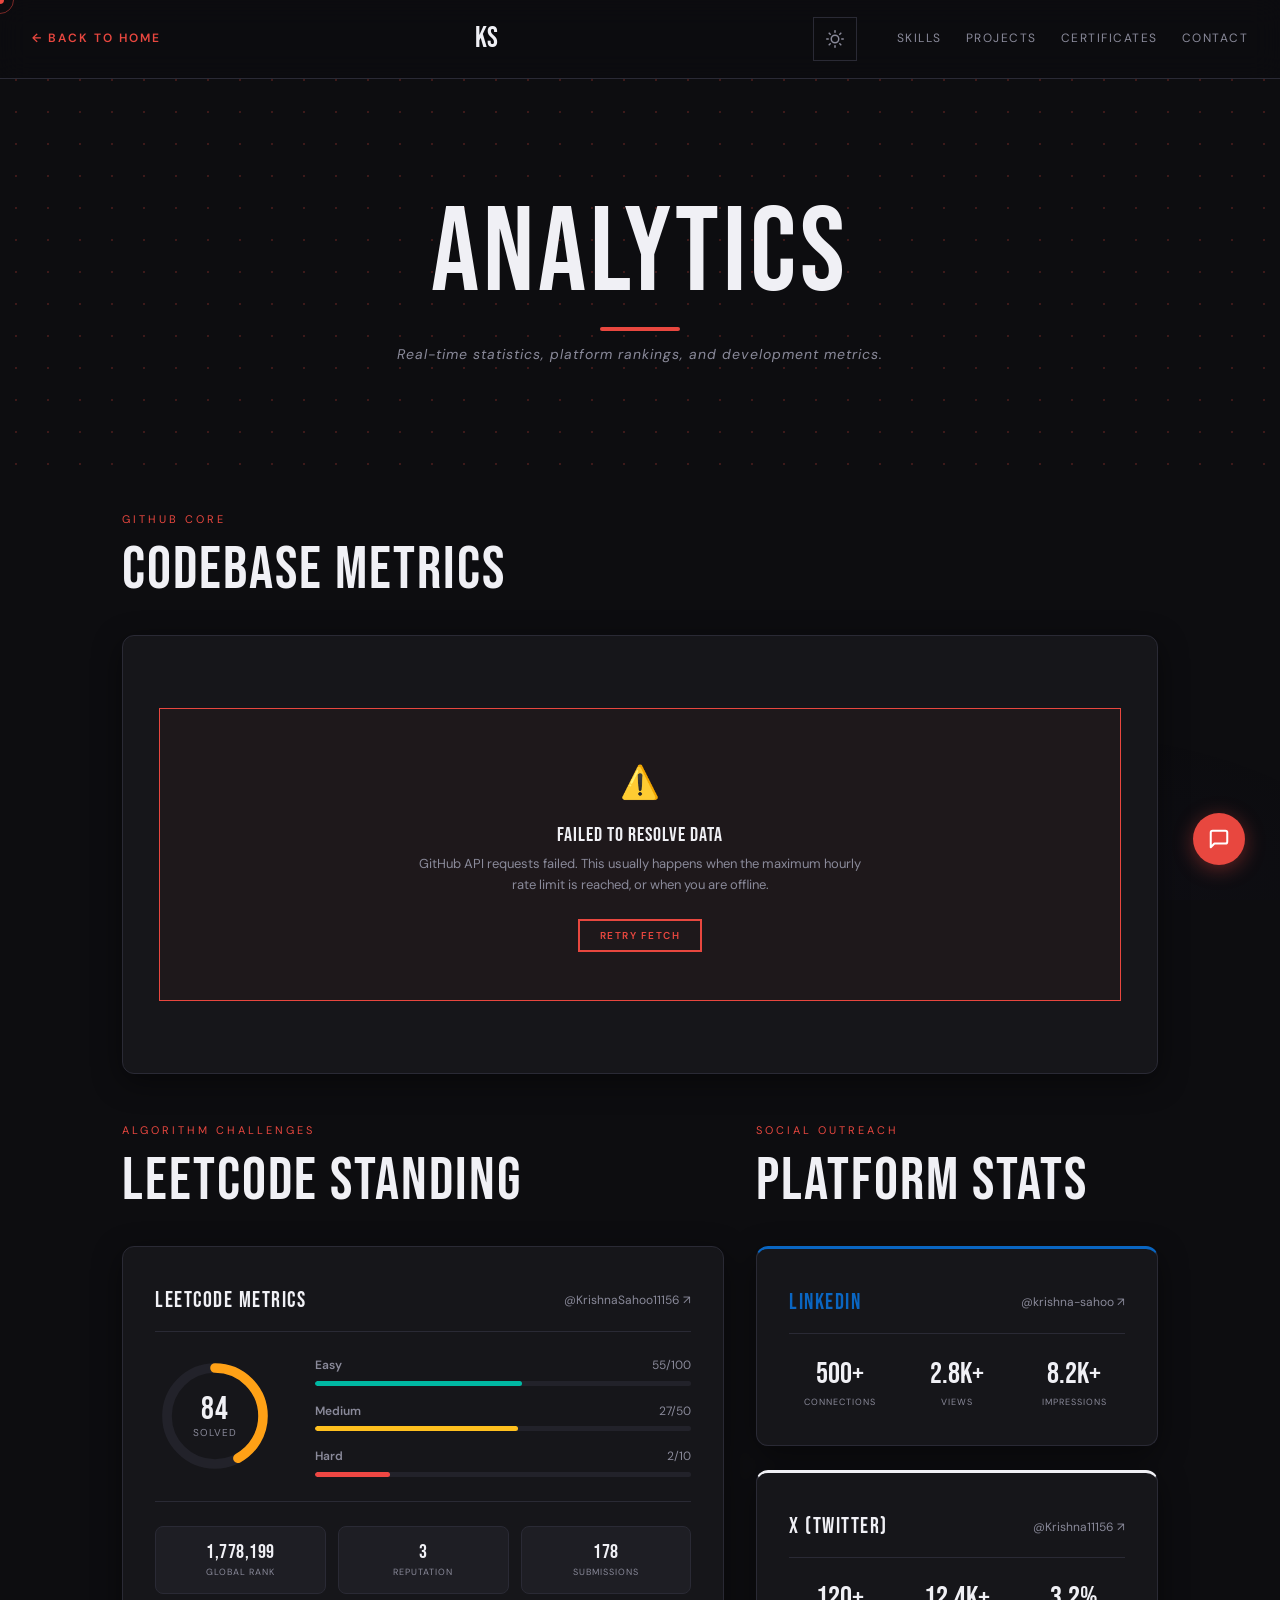
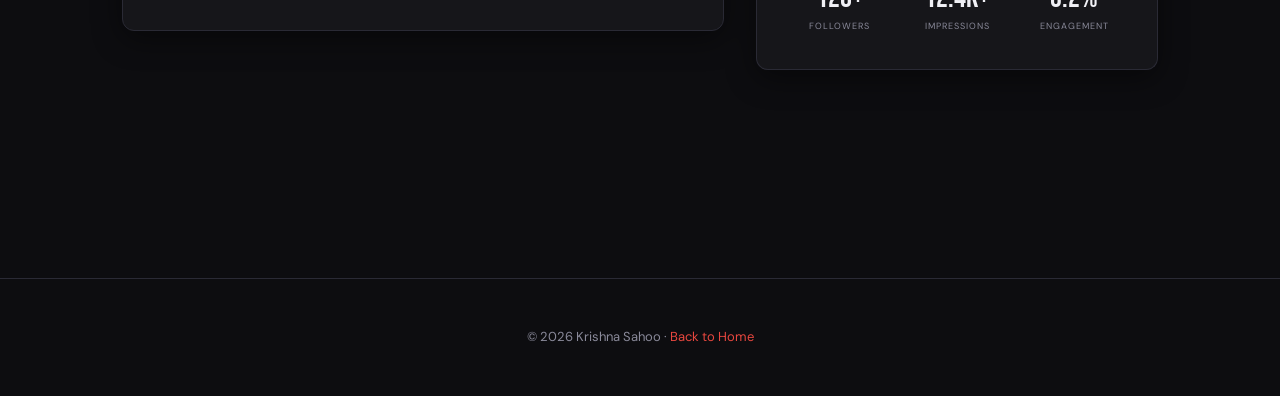
==== commit c404ff7e: "feat: add analytics.js for GitHub API integration and update analytics dashboard UI elements" ====
--- a/analytics.html
+++ b/analytics.html
@@ -194,44 +194,44 @@
                             <div class="lc-bar-item">
                                 <div class="lc-bar-header">
                                     <span>Easy</span>
-                                    <span id="lc-easy-solved-txt" data-limit="800">0/800</span>
+                                    <span id="lc-easy-solved-txt" data-limit="100">0/100</span>
                                 </div>
                                 <div class="lc-bar-track">
-                                    <div class="lc-bar-fill easy" data-width="45%"></div>
+                                    <div class="lc-bar-fill easy" data-width="0%"></div>
                                 </div>
                             </div>
                             <div class="lc-bar-item">
                                 <div class="lc-bar-header">
                                     <span>Medium</span>
-                                    <span id="lc-medium-solved-txt" data-limit="1600">0/1600</span>
+                                    <span id="lc-medium-solved-txt" data-limit="50">0/50</span>
                                 </div>
                                 <div class="lc-bar-track">
-                                    <div class="lc-bar-fill medium" data-width="35%"></div>
+                                    <div class="lc-bar-fill medium" data-width="0%"></div>
                                 </div>
                             </div>
                             <div class="lc-bar-item">
                                 <div class="lc-bar-header">
                                     <span>Hard</span>
-                                    <span id="lc-hard-solved-txt" data-limit="800">0/800</span>
+                                    <span id="lc-hard-solved-txt" data-limit="10">0/10</span>
                                 </div>
                                 <div class="lc-bar-track">
-                                    <div class="lc-bar-fill hard" data-width="12%"></div>
+                                    <div class="lc-bar-fill hard" data-width="0%"></div>
                                 </div>
                             </div>
                         </div>
                     </div>
                     <div class="lc-extra-row">
                         <div class="lc-extra-card">
-                            <div class="lc-extra-val">Top 12%</div>
+                            <div class="lc-extra-val" id="lc-global-rank">1,778,199</div>
                             <div class="lc-extra-lbl">Global Rank</div>
                         </div>
                         <div class="lc-extra-card">
-                            <div class="lc-extra-val">1,540</div>
-                            <div class="lc-extra-lbl">Rating</div>
+                            <div class="lc-extra-val" id="lc-reputation">3</div>
+                            <div class="lc-extra-lbl">Reputation</div>
                         </div>
                         <div class="lc-extra-card">
-                            <div class="lc-extra-val">12 Days</div>
-                            <div class="lc-extra-lbl">Max Streak</div>
+                            <div class="lc-extra-val" id="lc-submissions">178</div>
+                            <div class="lc-extra-lbl">Submissions</div>
                         </div>
                     </div>
                 </div>
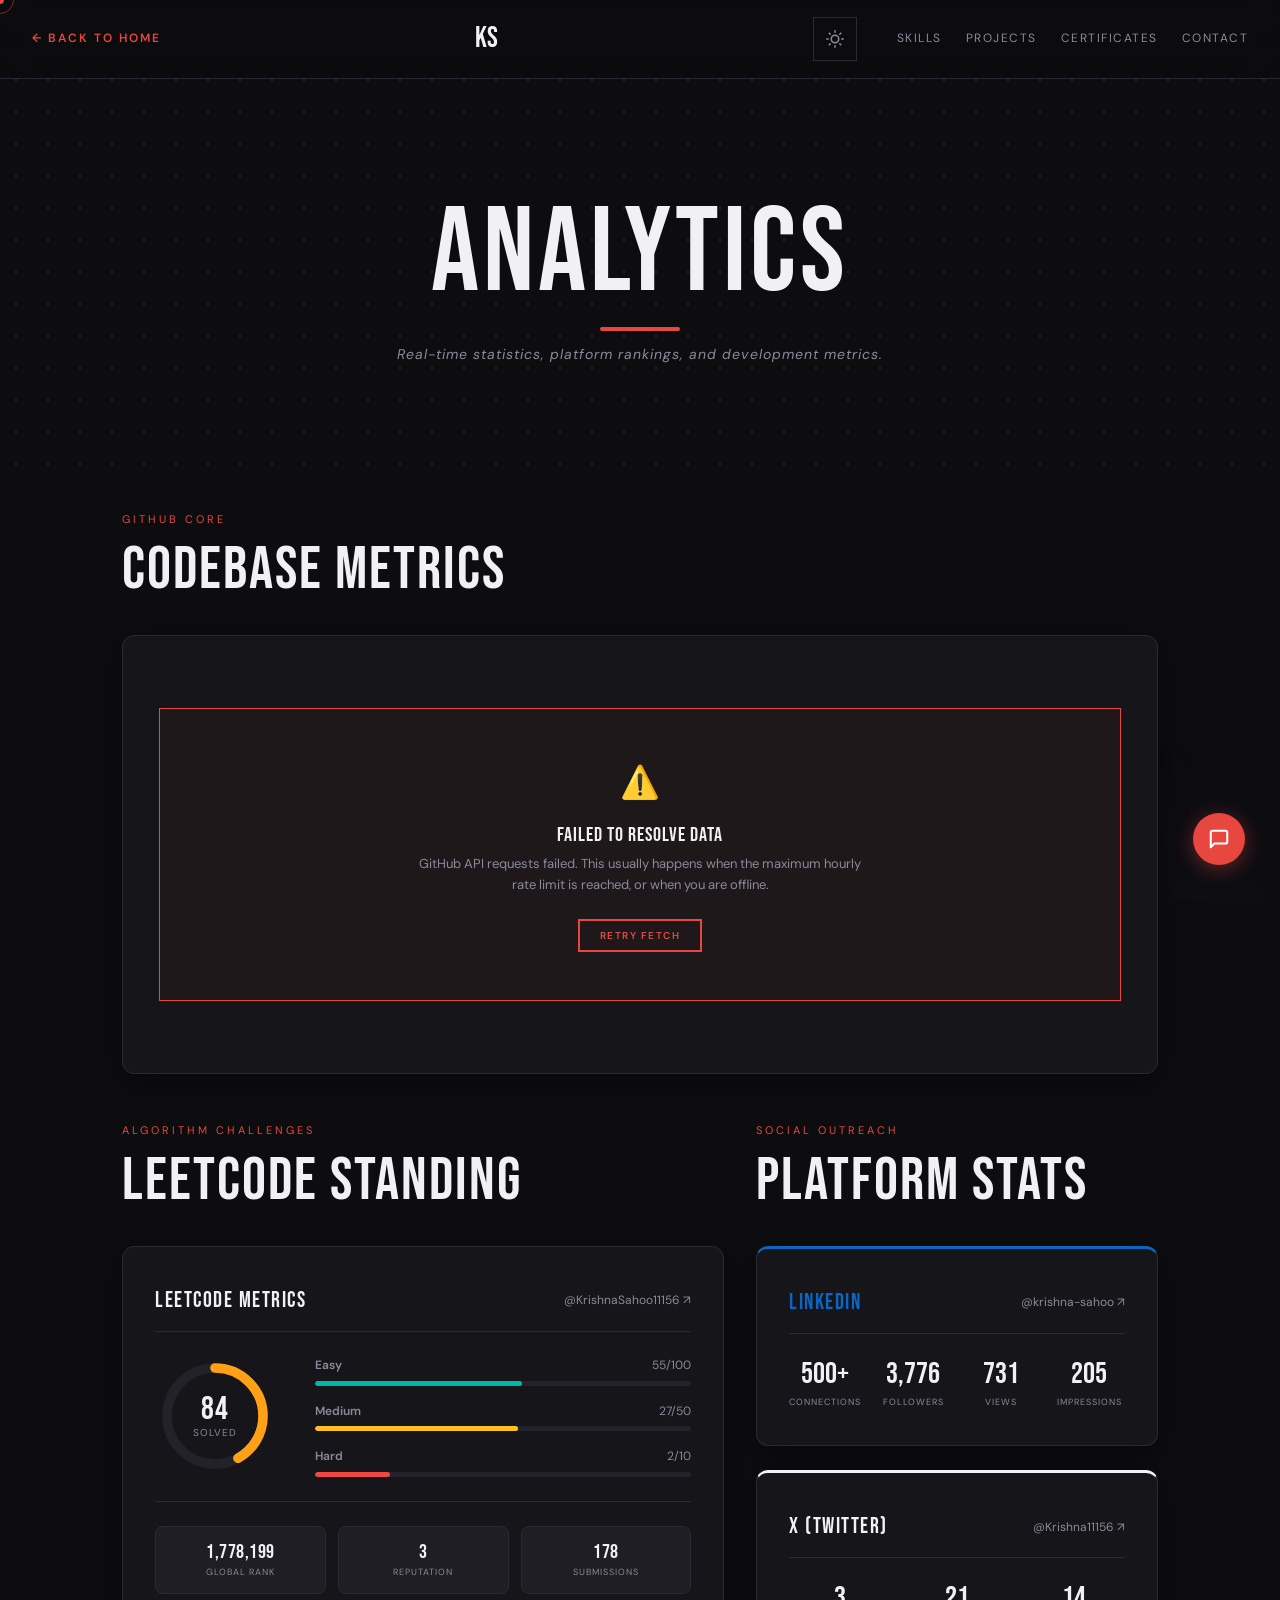
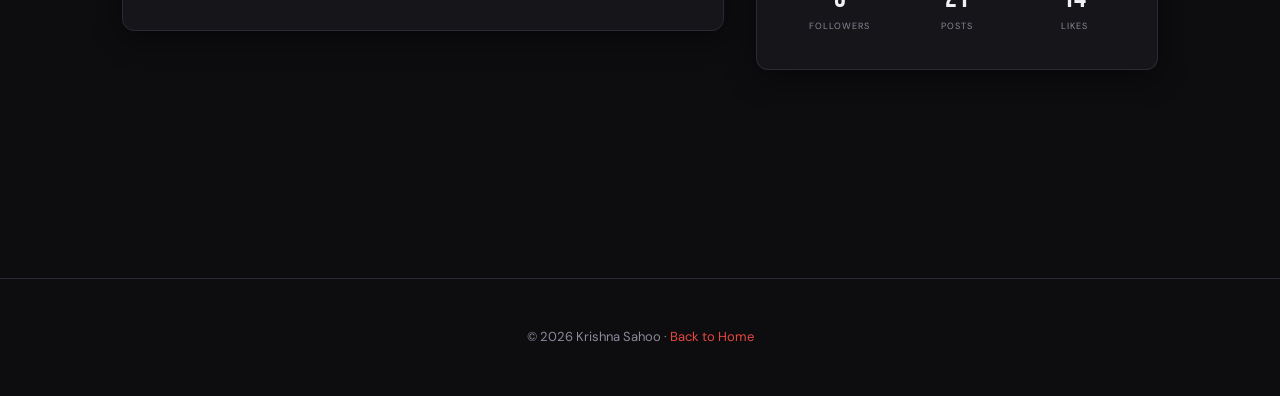
==== commit 2b3c5e08: "feat: implement analytics page with GitHub integration, LeetCode stats, and custom styling" ====
--- a/analytics.html
+++ b/analytics.html
@@ -249,17 +249,21 @@
                             <span class="social-icon-logo">LinkedIn</span>
                             <a href="https://linkedin.com/in/krishna-sahoo-b3440537a" target="_blank" rel="noopener" class="social-profile-link">@krishna-sahoo ↗</a>
                         </div>
-                        <div class="social-stats-row">
-                            <div class="social-stat-item">
-                                <span class="social-stat-val">500+</span>
+                        <div class="social-stats-row cols-4">
+                            <div class="social-stat-item">
+                                <span class="social-stat-val" id="li-connections">0</span>
                                 <span class="social-stat-lbl">Connections</span>
                             </div>
                             <div class="social-stat-item">
-                                <span class="social-stat-val">2.8K+</span>
+                                <span class="social-stat-val" id="li-followers">0</span>
+                                <span class="social-stat-lbl">Followers</span>
+                            </div>
+                            <div class="social-stat-item">
+                                <span class="social-stat-val" id="li-views">0</span>
                                 <span class="social-stat-lbl">Views</span>
                             </div>
                             <div class="social-stat-item">
-                                <span class="social-stat-val">8.2K+</span>
+                                <span class="social-stat-val" id="li-impressions">0</span>
                                 <span class="social-stat-lbl">Impressions</span>
                             </div>
                         </div>
@@ -271,18 +275,18 @@
                             <span class="social-icon-logo">X (Twitter)</span>
                             <a href="https://x.com/Krishna11156" target="_blank" rel="noopener" class="social-profile-link">@Krishna11156 ↗</a>
                         </div>
-                        <div class="social-stats-row">
-                            <div class="social-stat-item">
-                                <span class="social-stat-val">120+</span>
+                        <div class="social-stats-row cols-3">
+                            <div class="social-stat-item">
+                                <span class="social-stat-val" id="x-followers">0</span>
                                 <span class="social-stat-lbl">Followers</span>
                             </div>
                             <div class="social-stat-item">
-                                <span class="social-stat-val">12.4K+</span>
-                                <span class="social-stat-lbl">Impressions</span>
-                            </div>
-                            <div class="social-stat-item">
-                                <span class="social-stat-val">3.2%</span>
-                                <span class="social-stat-lbl">Engagement</span>
+                                <span class="social-stat-val" id="x-posts">0</span>
+                                <span class="social-stat-lbl">Posts</span>
+                            </div>
+                            <div class="social-stat-item">
+                                <span class="social-stat-val" id="x-likes">0</span>
+                                <span class="social-stat-lbl">Likes</span>
                             </div>
                         </div>
                     </div>
--- a/css/analytics.css
+++ b/css/analytics.css
@@ -283,8 +283,21 @@
 
 .social-stats-row {
     display: grid;
+    gap: 1rem;
+}
+
+.social-stats-row.cols-4 {
+    grid-template-columns: repeat(4, 1fr);
+}
+
+.social-stats-row.cols-3 {
     grid-template-columns: repeat(3, 1fr);
-    gap: 1rem;
+}
+
+@media (max-width: 576px) {
+    .social-stats-row.cols-4 {
+        grid-template-columns: repeat(2, 1fr);
+    }
 }
 
 .social-stat-item {
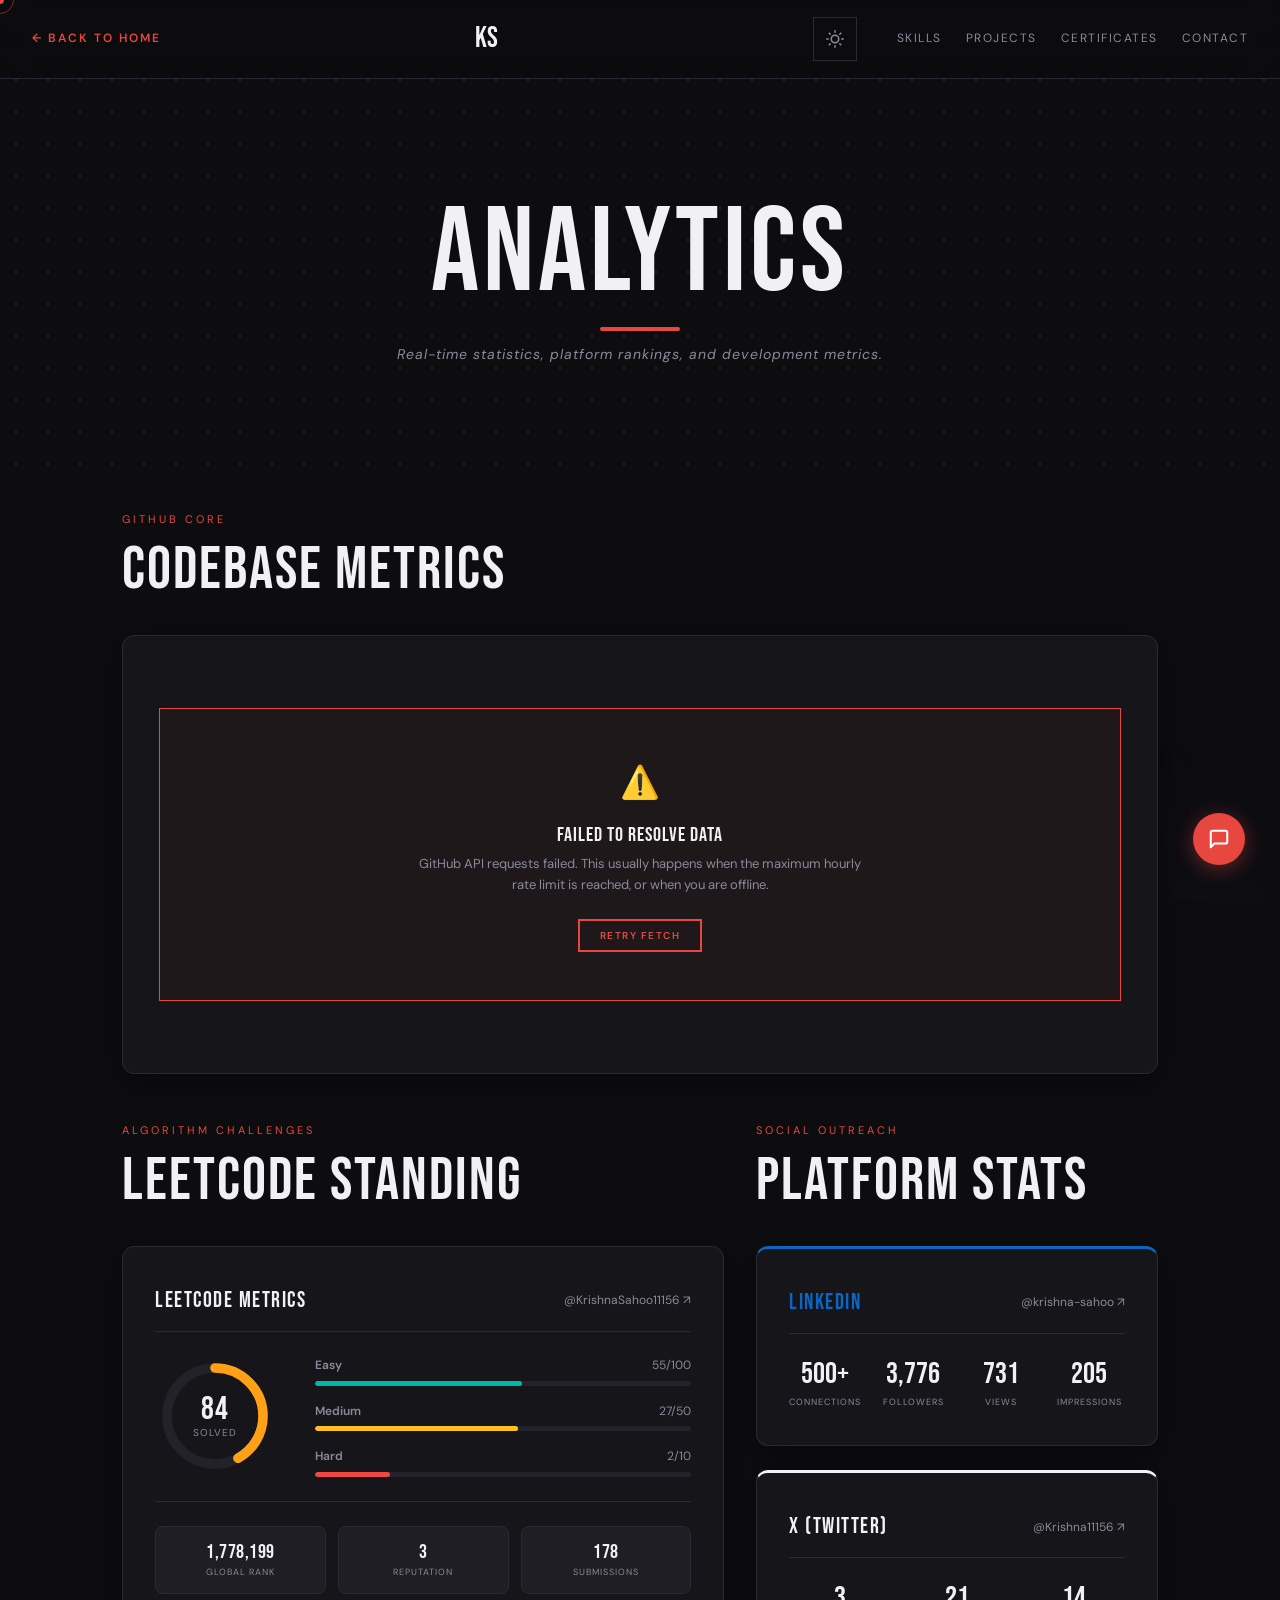
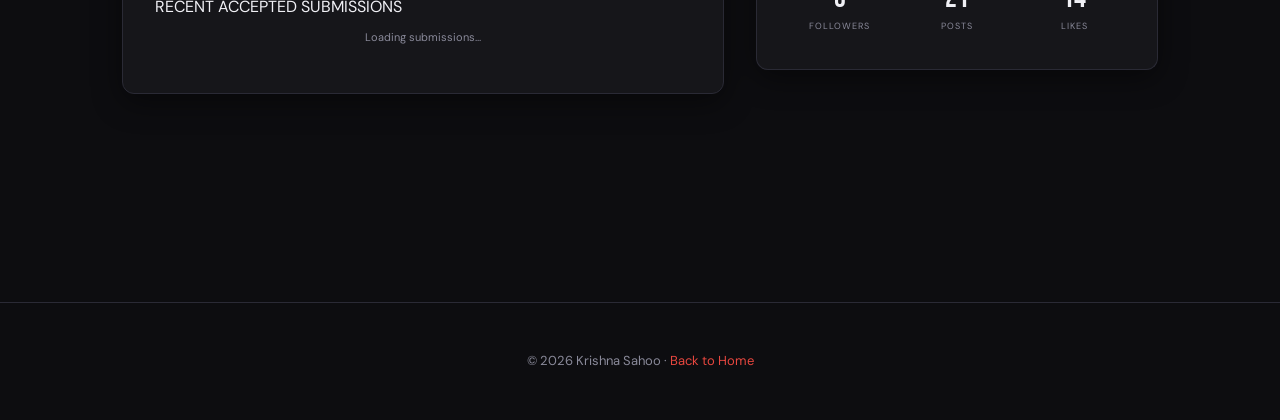
==== commit 0c6c30c9: "feat: add section and skeleton loader for recent accepted submissions in analytics dashboard" ====
--- a/analytics.html
+++ b/analytics.html
@@ -234,6 +234,17 @@
                             <div class="lc-extra-lbl">Submissions</div>
                         </div>
                     </div>
+                    
+                    <!-- Recent Solved Questions -->
+                    <div class="lc-recent-wrapper">
+                        <div class="lc-recent-title">RECENT ACCEPTED SUBMISSIONS</div>
+                        <div class="lc-recent-list" id="lc-recent-submissions-list">
+                            <!-- Skeleton Loader -->
+                            <div style="font-family: var(--font-body); font-size: 11px; color: var(--text-secondary); padding: 10px 0; text-align: center;">
+                                Loading submissions...
+                            </div>
+                        </div>
+                    </div>
                 </div>
             </div>
 
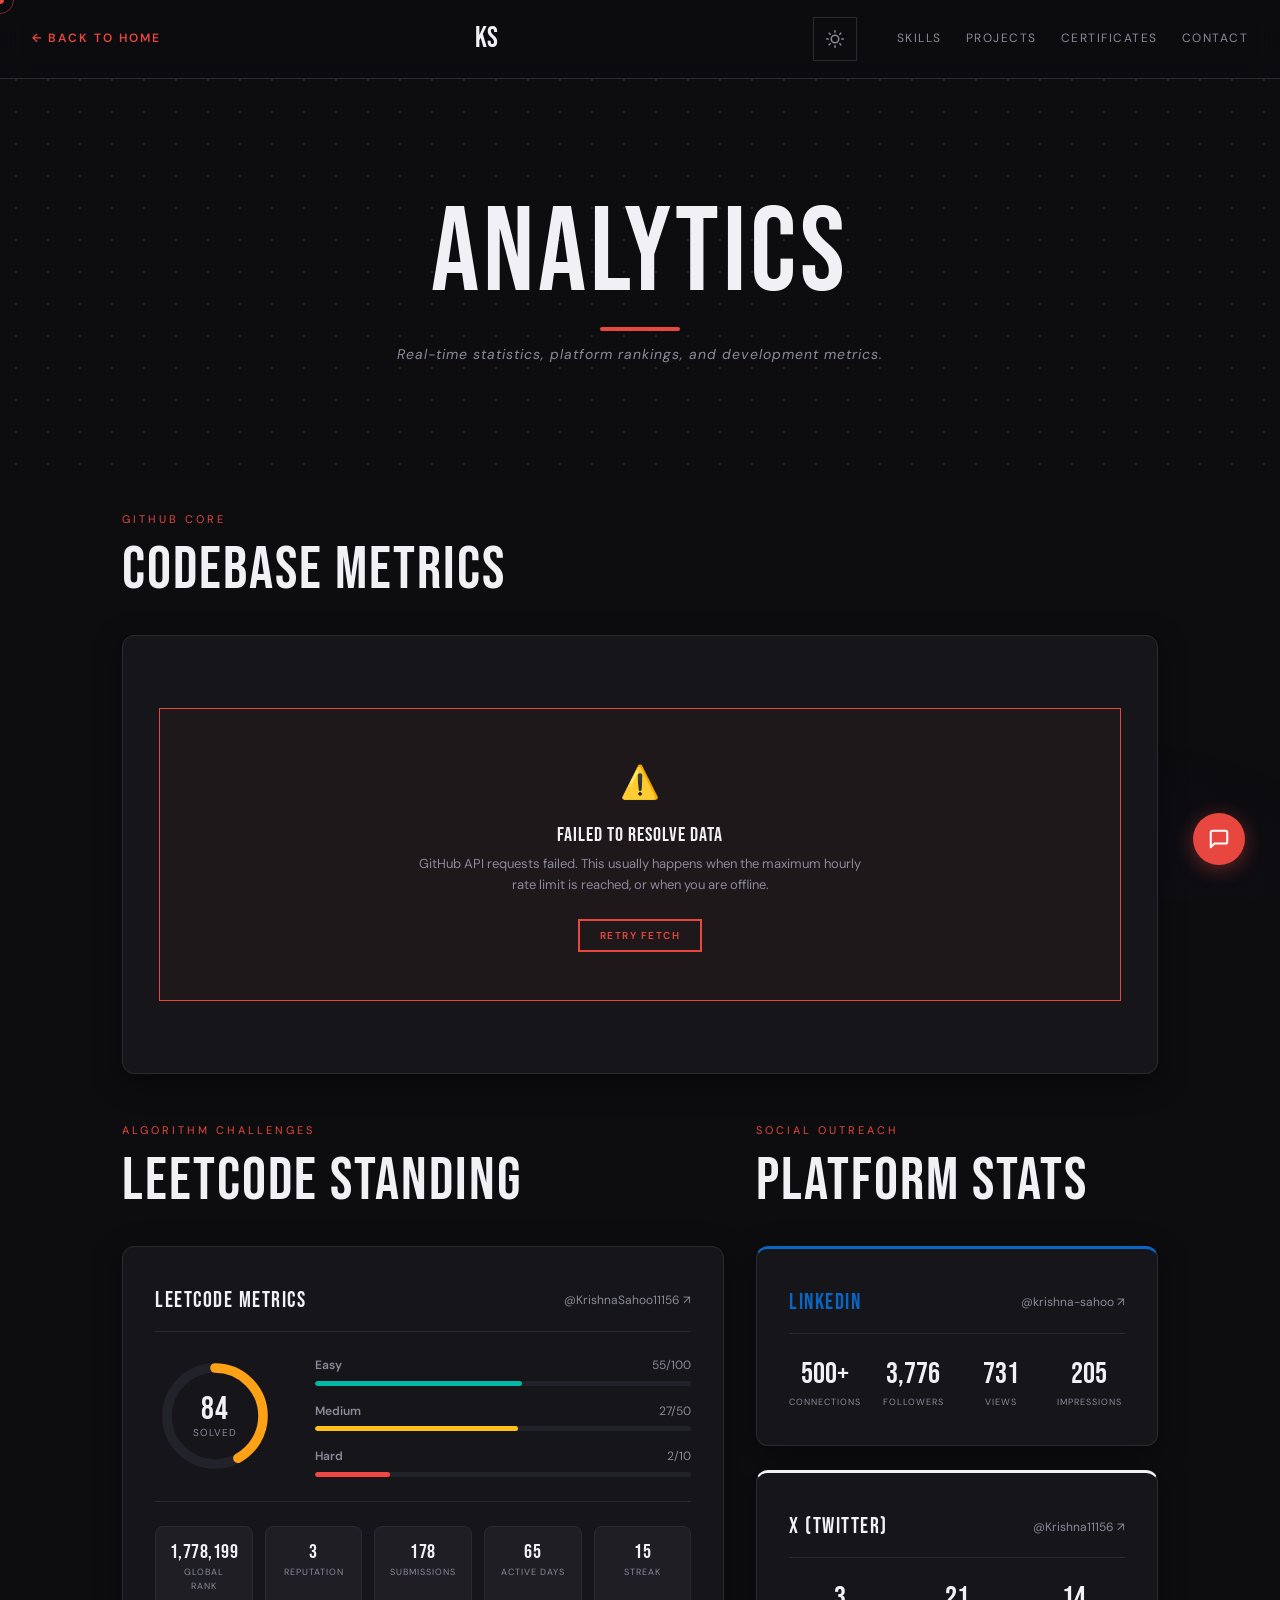
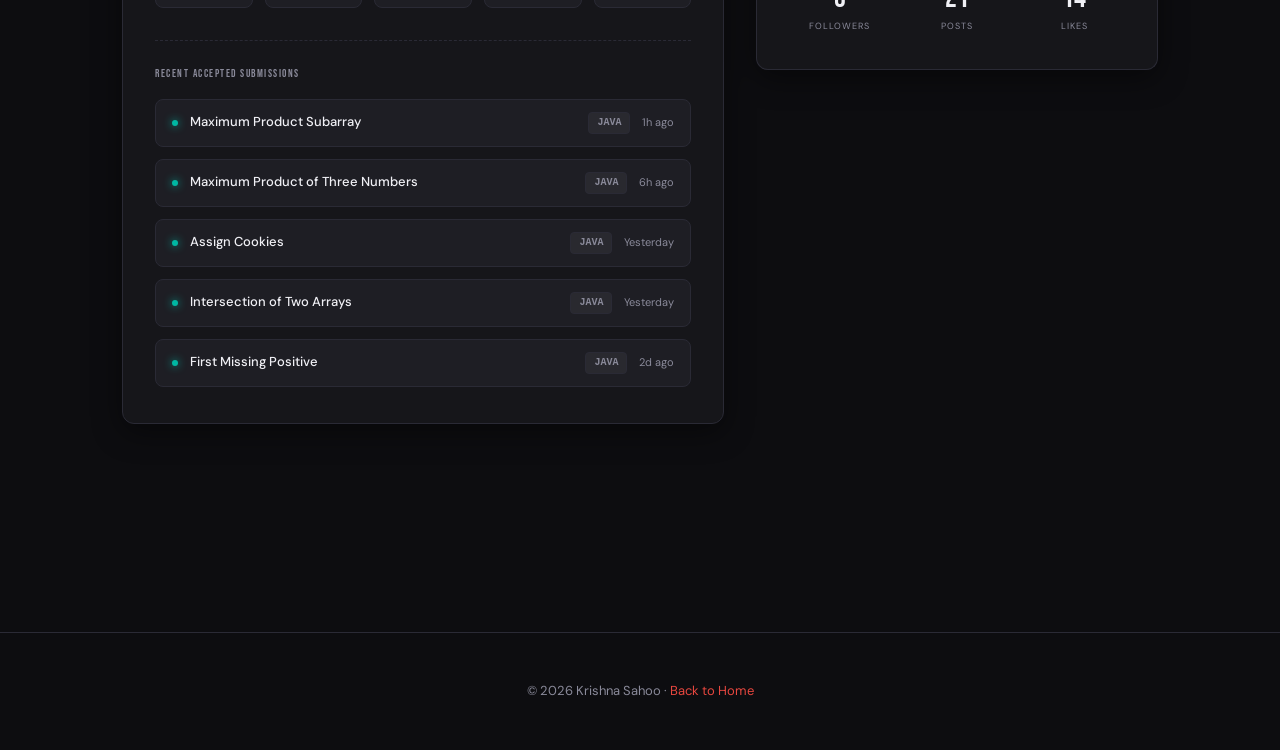
==== commit 2854755b: "feat: add GitHub API integration, language analytics visualization, and responsive stats dashboard" ====
--- a/analytics.html
+++ b/analytics.html
@@ -233,6 +233,14 @@
                             <div class="lc-extra-val" id="lc-submissions">178</div>
                             <div class="lc-extra-lbl">Submissions</div>
                         </div>
+                        <div class="lc-extra-card">
+                            <div class="lc-extra-val" id="lc-active-days">0</div>
+                            <div class="lc-extra-lbl">Active Days</div>
+                        </div>
+                        <div class="lc-extra-card">
+                            <div class="lc-extra-val" id="lc-streak">0</div>
+                            <div class="lc-extra-lbl">Streak</div>
+                        </div>
                     </div>
                     
                     <!-- Recent Solved Questions -->
--- a/css/analytics.css
+++ b/css/analytics.css
@@ -200,10 +200,22 @@
 /* Extra LC Cards */
 .lc-extra-row {
     display: grid;
-    grid-template-columns: repeat(3, 1fr);
+    grid-template-columns: repeat(5, 1fr);
     gap: 0.75rem;
     border-top: 1px solid var(--border-color);
     padding-top: 1.5rem;
+}
+
+@media (max-width: 768px) {
+    .lc-extra-row {
+        grid-template-columns: repeat(3, 1fr);
+    }
+}
+
+@media (max-width: 480px) {
+    .lc-extra-row {
+        grid-template-columns: repeat(2, 1fr);
+    }
 }
 
 .lc-extra-card {
@@ -349,3 +361,136 @@
         padding: 2rem 1.25rem;
     }
 }
+
+/* ============================================================
+   RECENT SUBMISSIONS LIST
+   ============================================================ */
+.lc-recent-wrapper {
+    margin-top: 2rem;
+    border-top: 1px dashed var(--border-color);
+    padding-top: 1.5rem;
+}
+
+.lc-recent-title {
+    font-family: var(--font-heading);
+    font-size: 11px;
+    letter-spacing: 1.5px;
+    color: var(--text-secondary);
+    margin-bottom: 1rem;
+    text-transform: uppercase;
+}
+
+.lc-recent-list {
+    display: flex;
+    flex-direction: column;
+    gap: 0.75rem;
+}
+
+.lc-recent-item {
+    display: flex;
+    align-items: center;
+    justify-content: space-between;
+    background: var(--surface-elevated);
+    border: 1px solid var(--border-color);
+    padding: 0.75rem 1rem;
+    border-radius: 8px;
+    transition: all 0.2s ease;
+}
+
+.lc-recent-item:hover {
+    border-color: var(--accent-color);
+    transform: translateX(4px);
+    box-shadow: 0 4px 12px var(--card-shadow-main);
+}
+
+.lc-item-left {
+    display: flex;
+    align-items: center;
+    gap: 0.75rem;
+}
+
+.lc-problem-link {
+    font-family: var(--font-body);
+    font-size: 13px;
+    font-weight: 500;
+    color: var(--text-primary);
+    text-decoration: none;
+    transition: color var(--transition-fast);
+}
+
+.lc-problem-link:hover {
+    color: var(--accent-color);
+}
+
+.lc-item-right {
+    display: flex;
+    align-items: center;
+    gap: 0.75rem;
+}
+
+.lc-lang-badge {
+    font-family: 'Courier New', Courier, monospace;
+    font-size: 10px;
+    font-weight: 600;
+    text-transform: uppercase;
+    padding: 2px 8px;
+    border-radius: 4px;
+    background: rgba(255, 255, 255, 0.05);
+    border: 1px solid var(--border-color);
+    color: var(--text-secondary);
+    transition: all 0.2s ease;
+}
+
+.lc-recent-item:hover .lc-lang-badge {
+    background: rgba(232, 71, 63, 0.08);
+    border-color: rgba(232, 71, 63, 0.3);
+    color: var(--accent-color);
+}
+
+.lc-status-badge {
+    display: flex;
+    align-items: center;
+    gap: 6px;
+    font-family: var(--font-body);
+    font-size: 11px;
+    font-weight: 600;
+    color: #00b8a3;
+    text-transform: uppercase;
+    letter-spacing: 0.5px;
+}
+
+.lc-status-dot {
+    width: 6px;
+    height: 6px;
+    background: #00b8a3;
+    border-radius: 50%;
+    box-shadow: 0 0 8px #00b8a3;
+    display: inline-block;
+    animation: status-pulse 1.8s infinite ease-in-out;
+}
+
+@keyframes status-pulse {
+    0% {
+        transform: scale(0.8);
+        opacity: 0.5;
+        box-shadow: 0 0 0 0 rgba(0, 184, 163, 0.7);
+    }
+    70% {
+        transform: scale(1.1);
+        opacity: 1;
+        box-shadow: 0 0 0 6px rgba(0, 184, 163, 0);
+    }
+    100% {
+        transform: scale(0.8);
+        opacity: 0.5;
+        box-shadow: 0 0 0 0 rgba(0, 184, 163, 0);
+    }
+}
+
+.lc-time {
+    font-family: var(--font-body);
+    font-size: 11px;
+    color: var(--text-secondary);
+    white-space: nowrap;
+}
+
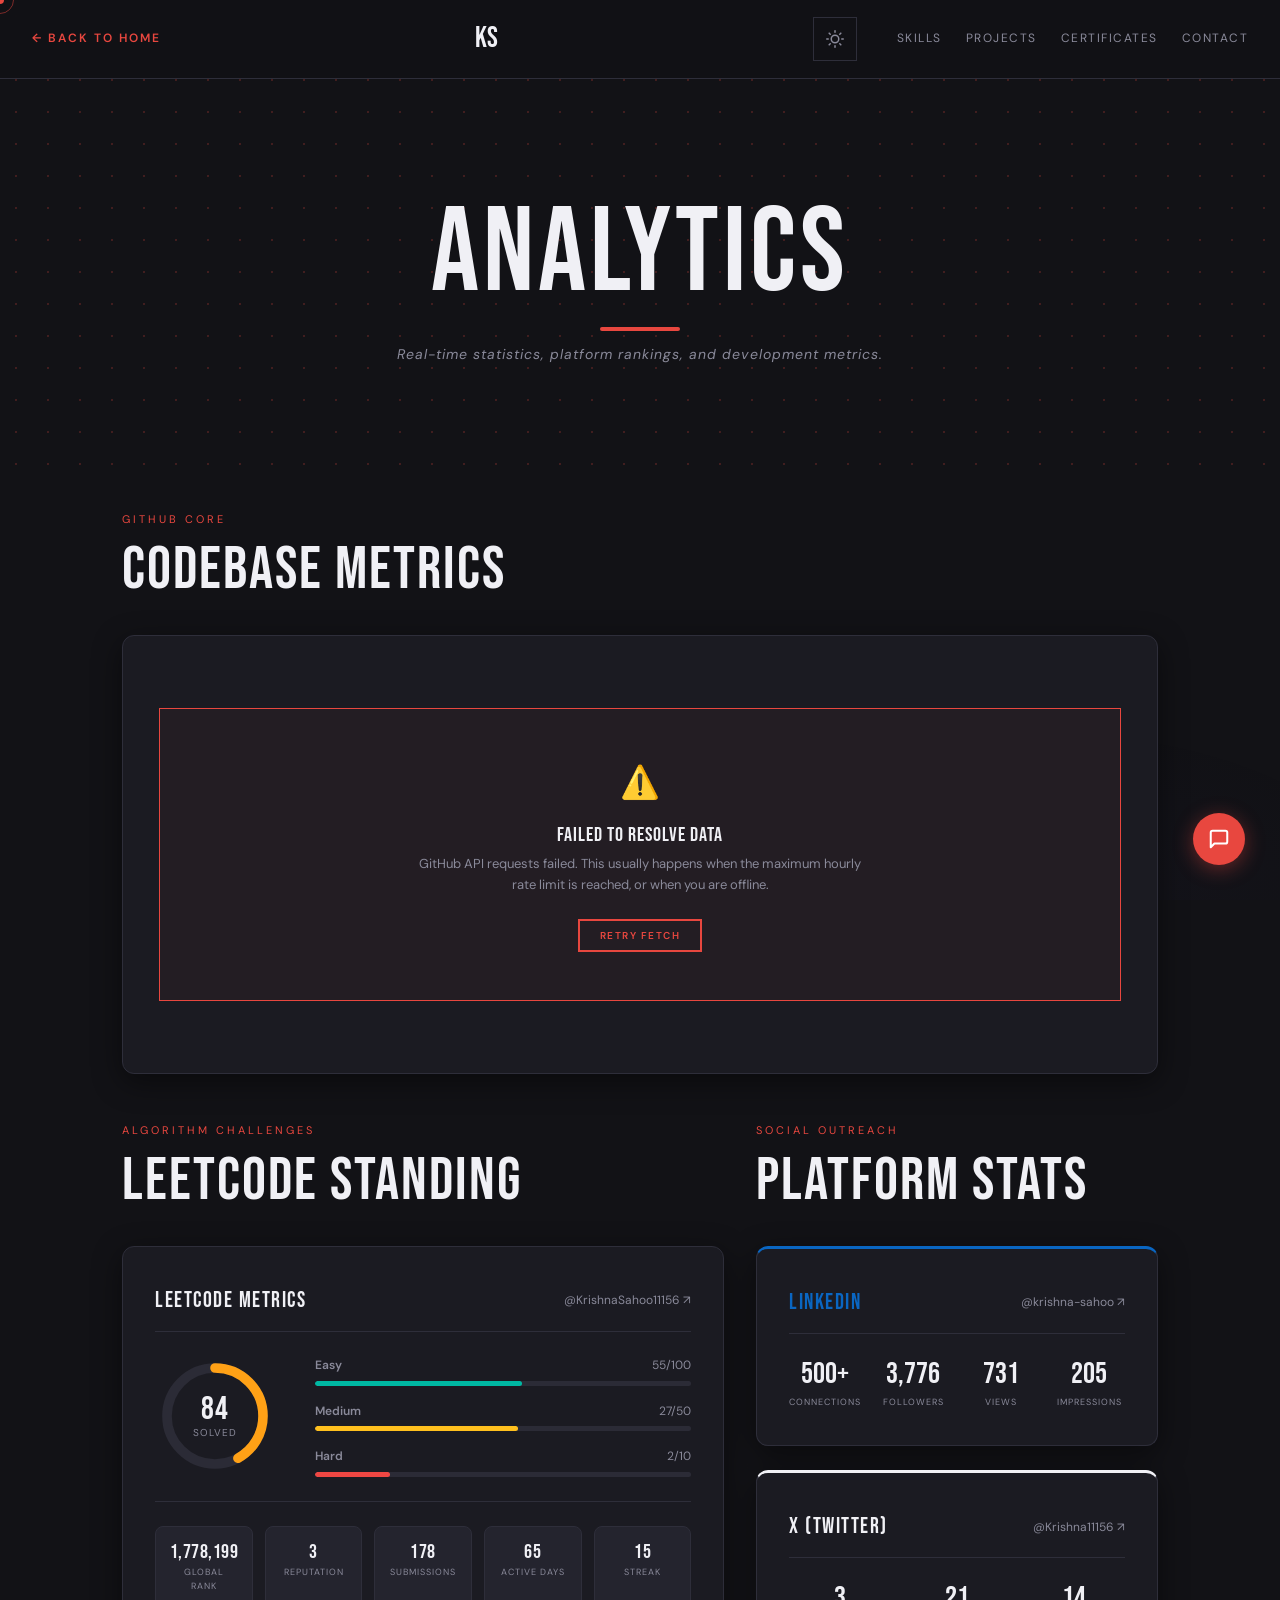
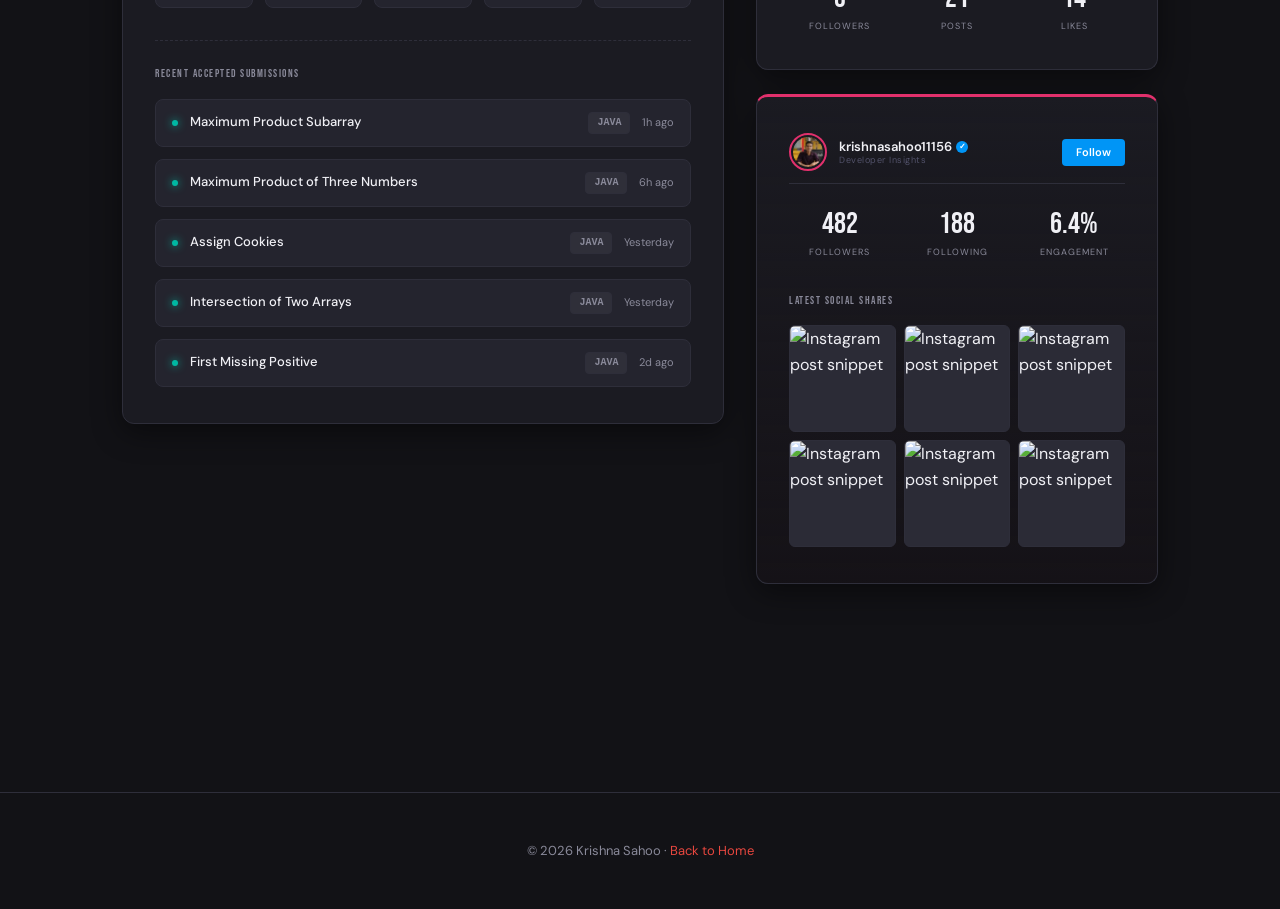
==== commit 0e542ea8: "feat: implement dynamic GitHub analytics dashboard with real-time API integration, caching, and gami" ====
--- a/analytics.html
+++ b/analytics.html
@@ -309,6 +309,38 @@
                             </div>
                         </div>
                     </div>
+
+                    <!-- Instagram Analytics -->
+                    <div class="analytics-card social-card instagram">
+                        <div class="social-header">
+                            <div class="social-profile-info">
+                                <img src="photo.jpeg" alt="Krishna Sahoo" class="insta-avatar">
+                                <div class="insta-name-group">
+                                    <span class="insta-username">krishnasahoo11156 <span class="insta-verified-badge" title="Verified Creator">✓</span></span>
+                                    <span class="insta-subtitle">Developer Insights</span>
+                                </div>
+                            </div>
+                            <a href="https://instagram.com/krishnasahoo11156" target="_blank" rel="noopener" class="insta-follow-btn">Follow</a>
+                        </div>
+                        <div class="social-stats-row cols-3">
+                            <div class="social-stat-item">
+                                <span class="social-stat-val" id="insta-followers">0</span>
+                                <span class="social-stat-lbl">Followers</span>
+                            </div>
+                            <div class="social-stat-item">
+                                <span class="social-stat-val" id="insta-following">0</span>
+                                <span class="social-stat-lbl">Following</span>
+                            </div>
+                            <div class="social-stat-item">
+                                <span class="social-stat-val" id="insta-engagement">0%</span>
+                                <span class="social-stat-lbl">Engagement</span>
+                            </div>
+                        </div>
+                        <div class="insta-feed-title">LATEST SOCIAL SHARES</div>
+                        <div class="insta-feed-grid" id="insta-feed-grid">
+                            <!-- Populated dynamically by JS -->
+                        </div>
+                    </div>
                 </div>
             </div>
 
@@ -322,6 +354,7 @@
     </footer>
 
     <!-- Script Imports -->
+    <script src="https://cdn.jsdelivr.net/npm/chart.js"></script>
     <script src="js/main.js?v=5" defer></script>
     <script src="js/analytics.js?v=5" defer></script>
     <script src="js/polish.js?v=5" defer></script>
--- a/css/variables.css
+++ b/css/variables.css
@@ -1,19 +1,19 @@
 :root {
-  --bg-color: #0d0d10;
-  --surface-color: #16161a;
-  --surface-elevated: #1e1e24;
-  --surface-overlay: #22222a;
+  --bg-color: #121216;
+  --surface-color: #1b1b22;
+  --surface-elevated: #24242e;
+  --surface-overlay: #2b2b36;
   --accent-color: #e8473f;
   --accent-hover: #ff5a52;
   --text-primary: #f0f0f5;
   --text-secondary: #8a8a9a;
   --text-tertiary: #52526a;
-  --border-color: #2a2a35;
+  --border-color: #2e2e3a;
   --border-subtle: rgba(255, 255, 255, 0.06);
-  --footer-bg: #0a0a0e;
-  --mobile-overlay-bg: rgba(13, 13, 16, 0.96);
-  --navbar-bg: rgba(13, 13, 16, 0.82);
-  --navbar-bg-scrolled: rgba(13, 13, 16, 0.95);
+  --footer-bg: #0d0d12;
+  --mobile-overlay-bg: rgba(18, 18, 22, 0.96);
+  --navbar-bg: rgba(18, 18, 22, 0.82);
+  --navbar-bg-scrolled: rgba(18, 18, 22, 0.95);
   --navbar-border: rgba(255, 255, 255, 0.07);
   --navbar-shadow: rgba(0, 0, 0, 0.45);
   --navbar-shadow-border: rgba(255, 255, 255, 0.06);
@@ -42,21 +42,21 @@
 }
 
 :root[data-theme="light"] {
-  --bg-color: #f7f7f9;
-  --surface-color: #ffffff;
-  --surface-elevated: #f0f0f4;
-  --surface-overlay: #e5e5eb;
+  --bg-color: #f0f2f5;
+  --surface-color: #f7f9fc;
+  --surface-elevated: #ebeff4;
+  --surface-overlay: #e1e6ee;
   --accent-color: #d33a32;
   --accent-hover: #b82a22;
   --text-primary: #121217;
   --text-secondary: #52526a;
   --text-tertiary: #8a8a9a;
-  --border-color: #e2e2e9;
+  --border-color: #d8dde6;
   --border-subtle: rgba(0, 0, 0, 0.06);
-  --footer-bg: #eaeaea;
-  --mobile-overlay-bg: rgba(247, 247, 249, 0.96);
-  --navbar-bg: rgba(247, 247, 249, 0.82);
-  --navbar-bg-scrolled: rgba(247, 247, 249, 0.95);
+  --footer-bg: #e2e5ea;
+  --mobile-overlay-bg: rgba(240, 242, 245, 0.96);
+  --navbar-bg: rgba(240, 242, 245, 0.82);
+  --navbar-bg-scrolled: rgba(240, 242, 245, 0.95);
   --navbar-border: rgba(0, 0, 0, 0.07);
   --navbar-shadow: rgba(0, 0, 0, 0.05);
   --navbar-shadow-border: rgba(0, 0, 0, 0.06);
--- a/css/github-stats.css
+++ b/css/github-stats.css
@@ -356,8 +356,8 @@
     bottom: 150%;
     left: 50%;
     transform: translateX(-50%) translateY(8px);
-    background: #0d0d10;
-    color: #f0f0f5;
+    background: var(--bg-color);
+    color: var(--text-primary);
     border: 1px solid var(--border-color);
     padding: 5px 10px;
     border-radius: 4px;
--- a/css/analytics.css
+++ b/css/analytics.css
@@ -494,3 +494,275 @@
     white-space: nowrap;
 }
 
+/* ============================================================
+   INSTAGRAM STYLES
+   ============================================================ */
+.social-card.instagram {
+    border-top-color: #e1306c; /* Instagram pink brand color */
+    background: linear-gradient(to bottom, var(--surface-color), rgba(225, 48, 108, 0.015));
+}
+
+.social-profile-info {
+    display: flex;
+    align-items: center;
+    gap: 12px;
+}
+
+.insta-avatar {
+    width: 38px;
+    height: 38px;
+    border-radius: 50%;
+    border: 2px solid #e1306c;
+    padding: 2px;
+    object-fit: cover;
+}
+
+.insta-name-group {
+    display: flex;
+    flex-direction: column;
+    line-height: 1.2;
+}
+
+.insta-username {
+    font-family: var(--font-body);
+    font-size: 13px;
+    font-weight: 600;
+    color: var(--text-primary);
+    display: flex;
+    align-items: center;
+    gap: 4px;
+}
+
+.insta-verified-badge {
+    background: #0095f6;
+    color: #fff;
+    border-radius: 50%;
+    width: 12px;
+    height: 12px;
+    font-size: 8px;
+    display: inline-flex;
+    align-items: center;
+    justify-content: center;
+    font-weight: 700;
+}
+
+.insta-subtitle {
+    font-size: 9px;
+    color: var(--text-tertiary);
+    letter-spacing: 0.5px;
+}
+
+.insta-follow-btn {
+    background: #0095f6;
+    color: #fff;
+    font-family: var(--font-body);
+    font-size: 11px;
+    font-weight: 600;
+    padding: 5px 14px;
+    border-radius: 4px;
+    transition: background 0.2s ease;
+}
+
+.insta-follow-btn:hover {
+    background: #1877f2;
+    color: #fff;
+}
+
+.insta-feed-title {
+    font-family: var(--font-heading);
+    font-size: 11px;
+    letter-spacing: 1.5px;
+    color: var(--text-secondary);
+    margin-top: 2rem;
+    margin-bottom: 1rem;
+    text-transform: uppercase;
+}
+
+.insta-feed-grid {
+    display: grid;
+    grid-template-columns: repeat(3, 1fr);
+    gap: 8px;
+}
+
+.insta-feed-item {
+    position: relative;
+    aspect-ratio: 1 / 1;
+    border-radius: 6px;
+    overflow: hidden;
+    cursor: pointer;
+    background: var(--surface-overlay);
+    border: 1px solid var(--border-color);
+}
+
+.insta-feed-item img {
+    width: 100%;
+    height: 100%;
+    object-fit: cover;
+    transition: transform 0.3s ease;
+}
+
+.insta-feed-item:hover img {
+    transform: scale(1.05);
+}
+
+.insta-overlay {
+    position: absolute;
+    inset: 0;
+    background: rgba(0, 0, 0, 0.65);
+    backdrop-filter: blur(2px);
+    display: flex;
+    align-items: center;
+    justify-content: center;
+    gap: 16px;
+    opacity: 0;
+    transition: opacity 0.25s ease;
+    z-index: 2;
+}
+
+.insta-feed-item:hover .insta-overlay {
+    opacity: 1;
+}
+
+.insta-overlay-stat {
+    display: flex;
+    align-items: center;
+    gap: 4px;
+    color: #ffffff;
+    font-family: var(--font-body);
+    font-size: 12px;
+    font-weight: 600;
+}
+
+.insta-overlay-stat svg {
+    width: 14px;
+    height: 14px;
+    fill: currentColor;
+}
+
+/* ============================================================
+   ADVANCED GITHUB STATS LAYOUT
+   ============================================================ */
+.gh-main-layout {
+    display: grid;
+    grid-template-columns: 1.15fr 0.85fr;
+    gap: 2.5rem;
+    margin-top: 2rem;
+}
+
+@media (max-width: 992px) {
+    .gh-main-layout {
+        grid-template-columns: 1fr;
+        gap: 2rem;
+    }
+}
+
+.gh-col-left {
+    display: flex;
+    flex-direction: column;
+    gap: 2rem;
+}
+
+.gh-col-right {
+    display: flex;
+    flex-direction: column;
+    gap: 2rem;
+}
+
+/* Charts cards */
+.gh-chart-card {
+    background: var(--surface-elevated);
+    border: 1px solid var(--border-color);
+    padding: 1.75rem;
+    border-radius: 8px;
+    display: flex;
+    flex-direction: column;
+    gap: 1rem;
+    box-shadow: 0 4px 15px rgba(0, 0, 0, 0.1);
+}
+
+.gh-chart-header {
+    display: flex;
+    justify-content: space-between;
+    align-items: center;
+    border-bottom: 1px solid var(--border-color);
+    padding-bottom: 0.5rem;
+}
+
+.gh-chart-title {
+    font-family: var(--font-heading);
+    font-size: 11px;
+    letter-spacing: 1.5px;
+    color: var(--text-secondary);
+}
+
+.gh-chart-canvas-wrapper {
+    position: relative;
+    width: 100%;
+    height: 220px;
+}
+
+/* Achievements Grid */
+.gh-achievements-container {
+    margin-top: 1.5rem;
+    border-top: 1px dashed var(--border-color);
+    padding-top: 1.5rem;
+}
+
+.gh-achievements-grid {
+    display: grid;
+    grid-template-columns: repeat(2, 1fr);
+    gap: 1rem;
+}
+
+@media (max-width: 576px) {
+    .gh-achievements-grid {
+        grid-template-columns: 1fr;
+    }
+}
+
+.gh-achievement-card {
+    background: var(--surface-elevated);
+    border: 1px solid var(--border-color);
+    border-radius: 8px;
+    padding: 1rem;
+    display: flex;
+    align-items: flex-start;
+    gap: 12px;
+    transition: all 0.2s ease;
+}
+
+.gh-achievement-card:hover {
+    border-color: var(--accent-color);
+    transform: translateY(-2px);
+    box-shadow: 0 4px 12px var(--card-shadow-main);
+}
+
+.gh-ach-icon {
+    font-size: 24px;
+    line-height: 1;
+    padding: 4px 6px;
+    background: rgba(255, 255, 255, 0.03);
+    border-radius: 6px;
+    border: 1px solid var(--border-color);
+}
+
+.gh-ach-info {
+    display: flex;
+    flex-direction: column;
+    gap: 2px;
+}
+
+.gh-ach-title {
+    font-family: var(--font-body);
+    font-size: 12px;
+    font-weight: 600;
+    color: var(--text-primary);
+}
+
+.gh-ach-desc {
+    font-family: var(--font-body);
+    font-size: 10px;
+    color: var(--text-tertiary);
+    line-height: 1.4;
+}
+
--- a/css/polish.css
+++ b/css/polish.css
@@ -1423,14 +1423,14 @@
 /* Timeline Container */
 .certs-timeline-container {
     width: 100%;
-    background: #111111;
-    border: 1px solid #222222;
+    background: var(--surface-color);
+    border: 1px solid var(--border-color);
     border-radius: 12px;
     padding: 2.25rem 2rem;
     margin-bottom: 3rem;
     overflow-x: auto;
     scrollbar-width: thin;
-    scrollbar-color: #333 #111;
+    scrollbar-color: var(--border-color) var(--surface-color);
 }
 
 .certs-timeline-container::-webkit-scrollbar {
@@ -1438,11 +1438,11 @@
 }
 
 .certs-timeline-container::-webkit-scrollbar-track {
-    background: #111;
+    background: var(--surface-color);
 }
 
 .certs-timeline-container::-webkit-scrollbar-thumb {
-    background: #333;
+    background: var(--border-color);
     border-radius: 2px;
 }
 
@@ -1459,7 +1459,7 @@
     left: 0;
     right: 0;
     height: 2px;
-    background: linear-gradient(to right, #e8473f, #333);
+    background: linear-gradient(to right, var(--accent-color), var(--border-color));
     z-index: 1;
 }
 
@@ -1478,6 +1478,8 @@
     align-items: center;
     cursor: pointer;
     transition: transform 0.2s ease;
+    width: 8px;
+    height: 8px;
 }
 
 /* Invisible hover helper to expand the target area */
@@ -1500,38 +1502,42 @@
     width: 8px;
     height: 8px;
     border-radius: 50%;
-    background: #e8473f;
-    border: 2px solid #111;
+    background: var(--accent-color);
+    border: 2px solid var(--bg-color);
     transition: background 0.2s, box-shadow 0.2s, transform 0.2s;
     position: relative;
     z-index: 2;
+    flex-shrink: 0;
 }
 
 .certs-timeline-node:hover .certs-timeline-dot,
 .certs-timeline-node.active .certs-timeline-dot {
-    background: #ffffff;
-    box-shadow: 0 0 10px #e8473f, 0 0 20px #e8473f;
+    background: var(--text-primary);
+    box-shadow: 0 0 10px var(--accent-color), 0 0 20px var(--accent-color);
     transform: scale(1.3);
 }
 
 .certs-timeline-logo {
-    width: 20px;
-    height: 20px;
+    width: 28px;
+    height: 28px;
     object-fit: contain;
-    border-radius: 4px;
+    border-radius: 50%;
     margin-bottom: 8px;
     position: absolute;
-    top: -28px;
+    top: -36px;
     transition: transform 0.2s;
-    background: #1a1a1a;
-    border: 1px solid #222;
-    padding: 2px;
+    background: #ffffff;
+    border: 1.5px solid transparent; /* Transparent border so it's invisible by default */
+    padding: 0; /* Remove padding to let the logo image fill the circle completely */
     z-index: 2;
-}
-
-.certs-timeline-node:hover .certs-timeline-logo {
-    transform: scale(1.2);
-    border-color: #e8473f44;
+    max-width: none;
+    box-shadow: 0 2px 5px rgba(0, 0, 0, 0.2);
+}
+
+.certs-timeline-node:hover .certs-timeline-logo,
+.certs-timeline-node.active .certs-timeline-logo {
+    transform: scale(1.15);
+    border-color: var(--accent-color); /* Add accent color border highlight on hover and when active */
 }
 
 .certs-timeline-label {
@@ -1565,7 +1571,7 @@
 
 .certs-timeline-node.visible-in-marquee:hover .certs-timeline-dot,
 .certs-timeline-node.visible-in-marquee.active .certs-timeline-dot {
-    background: #ffffff;
+    background: var(--text-primary);
     box-shadow: 0 0 10px #22c55e, 0 0 20px #22c55e;
     transform: scale(1.3);
 }
@@ -1615,8 +1621,8 @@
 .cert-card {
   width: 420px;
   min-height: 400px;
-  background: #111111;
-  border: 1px solid #222222;
+  background: var(--surface-color);
+  border: 1px solid var(--border-color);
   border-radius: 12px;
   overflow: hidden;
   display: flex;
@@ -1650,8 +1656,8 @@
   width: 100%;
   aspect-ratio: 16/9;
   overflow: hidden;
-  background: #1a1a1a;
-  border-bottom: 1px solid #222;
+  background: var(--surface-elevated);
+  border-bottom: 1px solid var(--border-color);
 }
 
 .cert-card .cert-image-wrapper img {
@@ -1697,7 +1703,7 @@
 .cert-card .cert-title {
   font-size: 14px;
   font-weight: 700;
-  color: #ffffff;
+  color: var(--text-primary);
   line-height: 1.4;
 }
 
@@ -1745,9 +1751,9 @@
   font-size: 10px;
   padding: 2px 7px;
   border-radius: 99px;
-  background: #1e1e1e;
-  border: 1px solid #2e2e2e;
-  color: #aaa;
+  background: var(--surface-elevated);
+  border: 1px solid var(--border-color);
+  color: var(--text-secondary);
 }
 
 .cert-card .cert-cta {
@@ -1795,34 +1801,6 @@
   letter-spacing: 0.03em;
 }
 
-:root[data-theme="light"] .cert-card {
-  background: #fdfdfd;
-  border-color: #e0e0e0;
-}
-:root[data-theme="light"] .cert-card .cert-title {
-  color: #1a1a1a;
-}
-:root[data-theme="light"] .cert-card .cert-skill-tag {
-  background: #f0f0f0;
-  border-color: #e0e0e0;
-  color: #555;
-}
-:root[data-theme="light"] .certs-timeline-container {
-  background: #f9f9f9;
-  border-color: #e0e0e0;
-}
-:root[data-theme="light"] .certs-timeline-node:hover .certs-timeline-dot,
-:root[data-theme="light"] .certs-timeline-node.active .certs-timeline-dot {
-  background: #000;
-}
-:root[data-theme="light"] .certs-timeline-dot {
-  border-color: #f9f9f9;
-}
-:root[data-theme="light"] .certs-timeline-node:hover .certs-timeline-label,
-:root[data-theme="light"] .certs-timeline-node.active .certs-timeline-label {
-  color: #000;
-}
-
 :root[data-theme="light"] .certs-timeline-node.visible-in-marquee:hover .certs-timeline-label,
 :root[data-theme="light"] .certs-timeline-node.visible-in-marquee.active .certs-timeline-label {
   color: #16a34a;
--- a/css/detail.css
+++ b/css/detail.css
@@ -7,24 +7,24 @@
 
 :root {
   --accent: #e8473f;
-  --bg: #0d0d10;
-  --surface: #16161a;
-  --surface-elevated: #1e1e24;
+  --bg: #121216;
+  --surface: #1b1b22;
+  --surface-elevated: #24242e;
   --text: #f0f0f5;
   --dim: #8a8a9a;
-  --border: #2a2a35;
-  --navbar-bg: rgba(13, 13, 16, 0.92);
+  --border: #2e2e3a;
+  --navbar-bg: rgba(18, 18, 22, 0.92);
 }
 
 :root[data-theme="light"] {
   --accent: #d33a32;
-  --bg: #f7f7f9;
-  --surface: #ffffff;
-  --surface-elevated: #f0f0f4;
+  --bg: #f0f2f5;
+  --surface: #f7f9fc;
+  --surface-elevated: #ebeff4;
   --text: #121217;
   --dim: #52526a;
-  --border: #e2e2e9;
-  --navbar-bg: rgba(247, 247, 249, 0.92);
+  --border: #d8dde6;
+  --navbar-bg: rgba(240, 242, 245, 0.92);
 }
 
 body { background: var(--bg); color: var(--text); font-family: 'DM Sans', sans-serif; line-height: 1.6; }
@@ -106,8 +106,8 @@
 
 /* ===== TERMINAL ===== */
 #terminal {
-  background: #0a0a0e;
-  border: 1px solid #2a2a2a;
+  background: var(--footer-bg);
+  border: 1px solid var(--border);
   padding: 1.5rem 1.75rem;
   max-height: 260px;
   overflow: hidden;
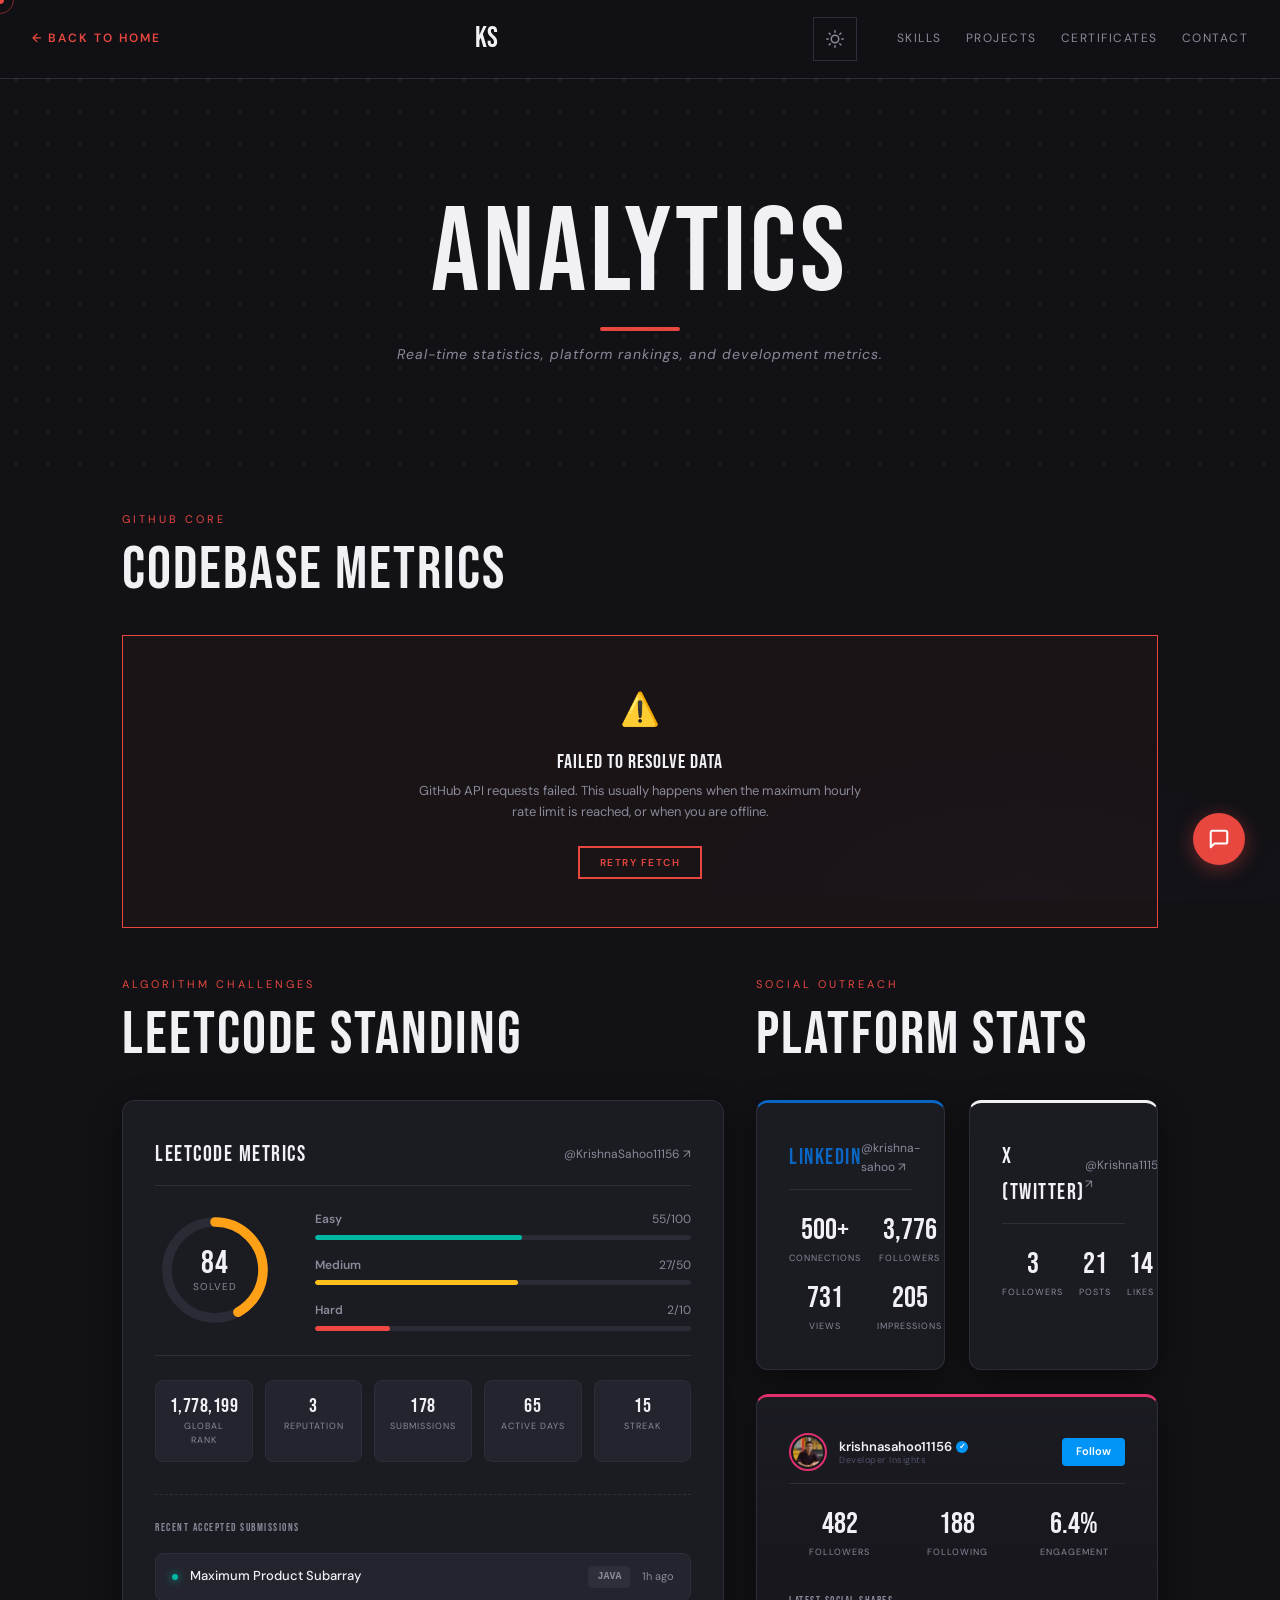
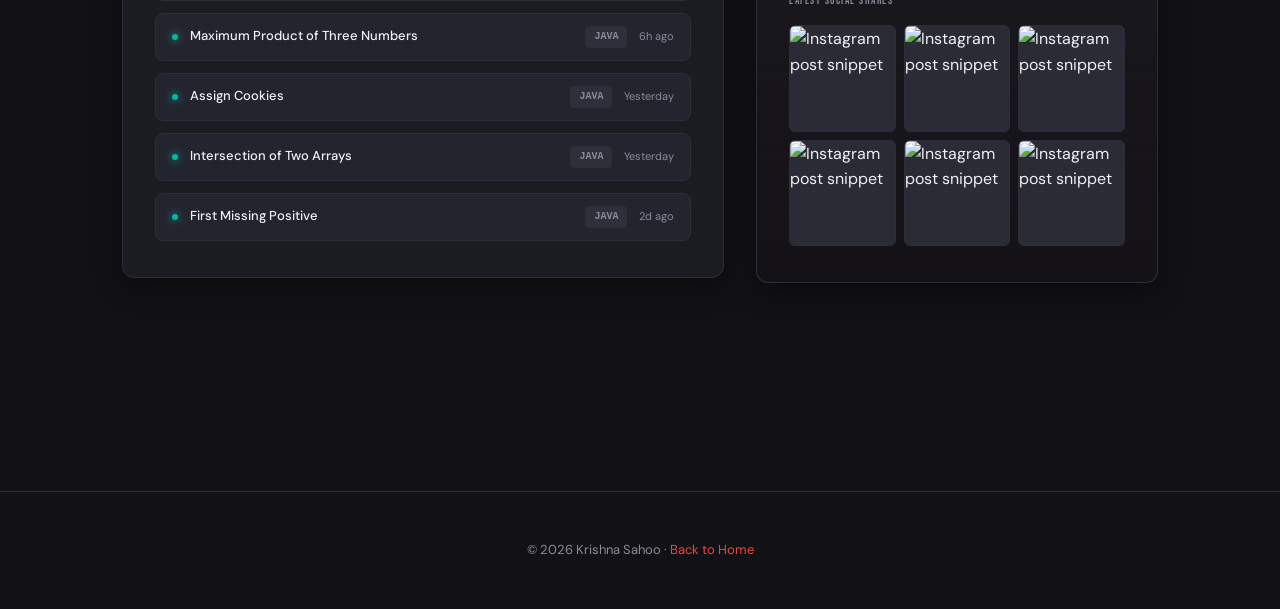
==== commit 0d8dcf77: "feat: add GitHub analytics integration with real-time API fetching, caching, and progress tracking d" ====
--- a/analytics.html
+++ b/analytics.html
@@ -141,25 +141,64 @@
         <div class="gh-stats-container">
             <!-- Shimmer skeleton loading state -->
             <div class="gh-skeleton-container">
-                <div class="gh-skeleton-header">
-                    <div class="gh-skeleton-avatar animate-shimmer"></div>
-                    <div class="gh-skeleton-header-info">
-                        <div class="gh-skeleton-line title animate-shimmer"></div>
-                        <div class="gh-skeleton-line subtitle animate-shimmer"></div>
+                <div class="gh-skeleton-layout">
+                    <!-- Left Column Skeleton -->
+                    <div class="gh-skeleton-col-left">
+                        <!-- Profile Card Skeleton -->
+                        <div class="analytics-card gh-skeleton-card-container">
+                            <div class="gh-skeleton-header">
+                                <div class="gh-skeleton-avatar animate-shimmer"></div>
+                                <div class="gh-skeleton-header-info">
+                                    <div class="gh-skeleton-line title animate-shimmer"></div>
+                                    <div class="gh-skeleton-line subtitle animate-shimmer"></div>
+                                </div>
+                            </div>
+                            <div class="gh-skeleton-progress animate-shimmer"></div>
+                        </div>
+
+                        <!-- Stats & Achievements Skeleton Card -->
+                        <div class="analytics-card gh-skeleton-card-container">
+                            <div class="gh-skeleton-grid" style="margin-bottom: 1.5rem;">
+                                <div class="gh-skeleton-card animate-shimmer"></div>
+                                <div class="gh-skeleton-card animate-shimmer"></div>
+                                <div class="gh-skeleton-card animate-shimmer"></div>
+                                <div class="gh-skeleton-card animate-shimmer"></div>
+                            </div>
+                            <div class="gh-skeleton-achievements">
+                                <div class="gh-skeleton-ach animate-shimmer"></div>
+                                <div class="gh-skeleton-ach animate-shimmer"></div>
+                            </div>
+                        </div>
+
+                        <!-- Repositories Skeleton Card -->
+                        <div class="analytics-card gh-skeleton-card-container">
+                            <div class="gh-skeleton-repos">
+                                <div class="gh-skeleton-repo-card animate-shimmer"></div>
+                                <div class="gh-skeleton-repo-card animate-shimmer"></div>
+                            </div>
+                        </div>
+                    </div>
+
+                    <!-- Right Column Skeleton -->
+                    <div class="gh-skeleton-col-right">
+                        <!-- Chart Card 1 Skeleton -->
+                        <div class="analytics-card gh-skeleton-card-container">
+                            <div class="gh-skeleton-line title animate-shimmer" style="width: 50%; margin-bottom: 1.5rem;"></div>
+                            <div class="gh-skeleton-chart animate-shimmer"></div>
+                        </div>
+
+                        <!-- Chart Card 2 Skeleton -->
+                        <div class="analytics-card gh-skeleton-card-container">
+                            <div class="gh-skeleton-line title animate-shimmer" style="width: 50%; margin-bottom: 1.5rem;"></div>
+                            <div class="gh-skeleton-chart animate-shimmer"></div>
+                        </div>
                     </div>
                 </div>
-                <div class="gh-skeleton-progress animate-shimmer"></div>
-                <div class="gh-skeleton-grid">
-                    <div class="gh-skeleton-card animate-shimmer"></div>
-                    <div class="gh-skeleton-card animate-shimmer"></div>
-                    <div class="gh-skeleton-card animate-shimmer"></div>
-                    <div class="gh-skeleton-card animate-shimmer"></div>
-                </div>
-                <div class="gh-skeleton-chart animate-shimmer"></div>
-                <div class="gh-skeleton-calendar animate-shimmer"></div>
-                <div class="gh-skeleton-repos">
-                    <div class="gh-skeleton-repo-card animate-shimmer"></div>
-                    <div class="gh-skeleton-repo-card animate-shimmer"></div>
+
+                <!-- Calendar Card Skeleton -->
+                <div class="analytics-card gh-skeleton-card-container gh-skeleton-calendar-card" style="margin-top: 2.5rem;">
+                    <div class="gh-skeleton-line title animate-shimmer" style="width: 30%; margin-bottom: 1.5rem;"></div>
+                    <div class="gh-skeleton-calendar animate-shimmer"></div>
                 </div>
             </div>
             <!-- Live fetched dynamic container -->
--- a/css/analytics.css
+++ b/css/analytics.css
@@ -247,13 +247,38 @@
    SOCIAL MEDIA CARDS
    ============================================================ */
 .socials-analytics-grid {
-    display: flex;
-    flex-direction: column;
+    display: grid;
+    grid-template-columns: 1fr 1fr;
     gap: 1.5rem;
 }
 
 .social-card {
     border-top: 3px solid var(--border-color);
+}
+
+.social-card.instagram {
+    grid-column: span 2;
+}
+
+@media (max-width: 576px) {
+    .socials-analytics-grid {
+        grid-template-columns: 1fr;
+    }
+    .social-card.instagram {
+        grid-column: span 1;
+    }
+}
+
+@media (min-width: 993px) {
+    .social-card.linkedin .social-stats-row.cols-4 {
+        grid-template-columns: repeat(2, 1fr);
+    }
+}
+
+@media (max-width: 768px) {
+    .social-card.linkedin .social-stats-row.cols-4 {
+        grid-template-columns: repeat(2, 1fr);
+    }
 }
 
 .social-card.linkedin {
@@ -337,11 +362,10 @@
    GITHUB STATS CONTAINER (FLAT)
    ============================================================ */
 .gh-stats-container {
-    background: var(--surface-color);
-    border: 1px solid var(--border-color);
-    padding: 2.5rem 2.25rem;
-    border-radius: 12px;
-    box-shadow: 0 8px 30px var(--card-shadow-main);
+    background: transparent;
+    border: none;
+    padding: 0;
+    box-shadow: none;
     margin-bottom: 3rem;
 }
 
@@ -647,6 +671,7 @@
     grid-template-columns: 1.15fr 0.85fr;
     gap: 2.5rem;
     margin-top: 2rem;
+    align-items: start;
 }
 
 @media (max-width: 992px) {
@@ -656,28 +681,116 @@
     }
 }
 
-.gh-col-left {
+.gh-col-left,
+.gh-col-right {
     display: flex;
     flex-direction: column;
     gap: 2rem;
-}
-
-.gh-col-right {
+    min-width: 0;
+}
+
+/* Charts cards */
+.gh-chart-card {
+    display: flex;
+    flex-direction: column;
+    gap: 1rem;
+}
+
+/* Repository card border-radius override */
+.gh-repo-card {
+    border-radius: 8px;
+}
+
+/* Skeleton overrides for Analytics page */
+.gh-skeleton-layout {
+    display: grid;
+    grid-template-columns: 1.15fr 0.85fr;
+    gap: 2.5rem;
+    align-items: start;
+}
+
+@media (max-width: 992px) {
+    .gh-skeleton-layout {
+        grid-template-columns: 1fr;
+        gap: 2rem;
+    }
+}
+
+.gh-skeleton-col-left,
+.gh-skeleton-col-right {
     display: flex;
     flex-direction: column;
     gap: 2rem;
 }
 
-/* Charts cards */
-.gh-chart-card {
-    background: var(--surface-elevated);
-    border: 1px solid var(--border-color);
-    padding: 1.75rem;
+.gh-skeleton-card-container {
+    margin-bottom: 0;
+}
+
+.gh-skeleton-header {
+    margin-bottom: 1.5rem;
+}
+
+.gh-skeleton-progress {
+    height: 6px;
+    width: 100%;
+    border-radius: 3px;
+    margin-top: 1rem;
+    margin-bottom: 0;
+}
+
+.gh-skeleton-grid {
+    display: grid;
+    grid-template-columns: repeat(4, 1fr);
+    gap: 1rem;
+}
+
+.gh-skeleton-card {
+    height: 80px;
     border-radius: 8px;
-    display: flex;
-    flex-direction: column;
+}
+
+.gh-skeleton-achievements {
+    display: grid;
+    grid-template-columns: repeat(2, 1fr);
     gap: 1rem;
-    box-shadow: 0 4px 15px rgba(0, 0, 0, 0.1);
+    margin-top: 1.5rem;
+    border-top: 1px dashed var(--border-color);
+    padding-top: 1.5rem;
+}
+
+@media (max-width: 576px) {
+    .gh-skeleton-achievements {
+        grid-template-columns: 1fr;
+    }
+}
+
+.gh-skeleton-ach {
+    height: 60px;
+    border-radius: 8px;
+}
+
+.gh-skeleton-chart {
+    height: 220px;
+    width: 100%;
+    border-radius: 8px;
+}
+
+.gh-skeleton-calendar {
+    height: 140px;
+    width: 100%;
+    border-radius: 8px;
+}
+
+.gh-skeleton-repos {
+    display: grid;
+    grid-template-columns: repeat(2, 1fr);
+    gap: 1rem;
+}
+
+.gh-skeleton-repo-card {
+    height: 120px;
+    border-radius: 8px;
 }
 
 .gh-chart-header {
